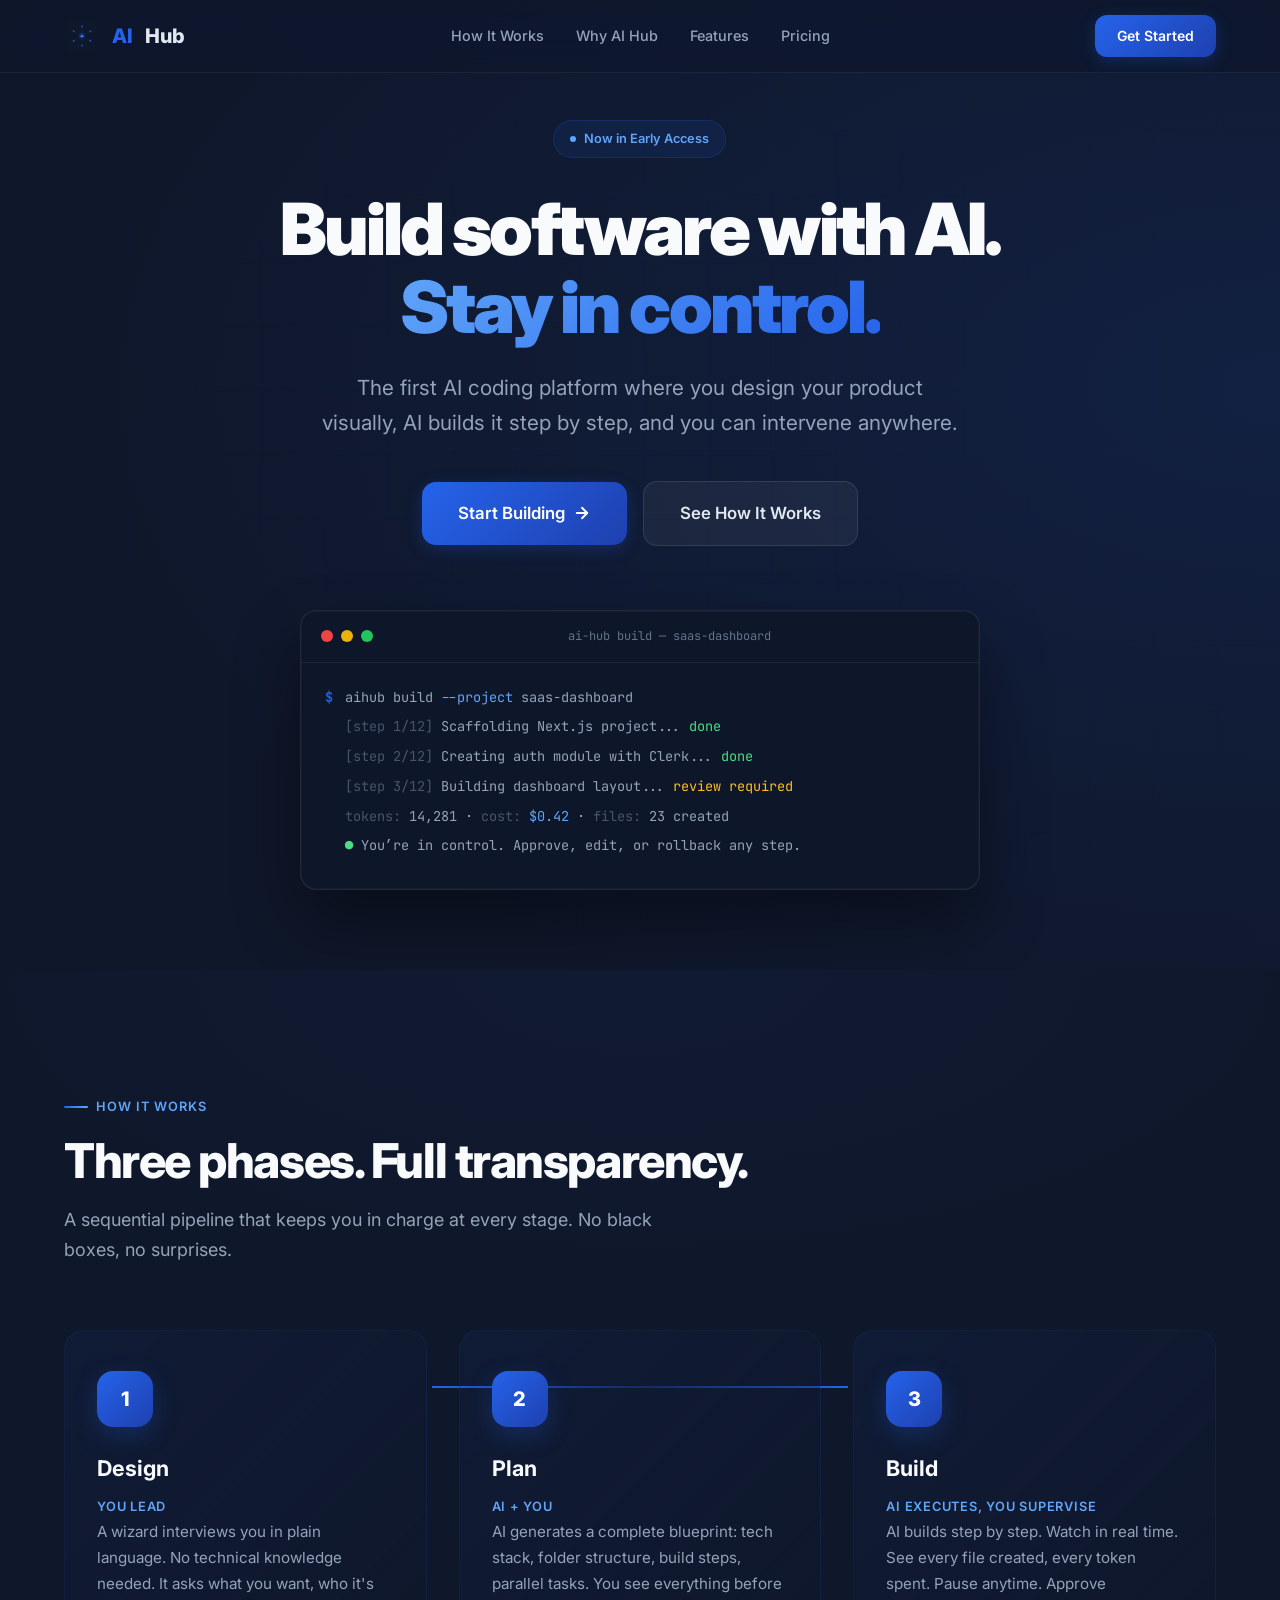
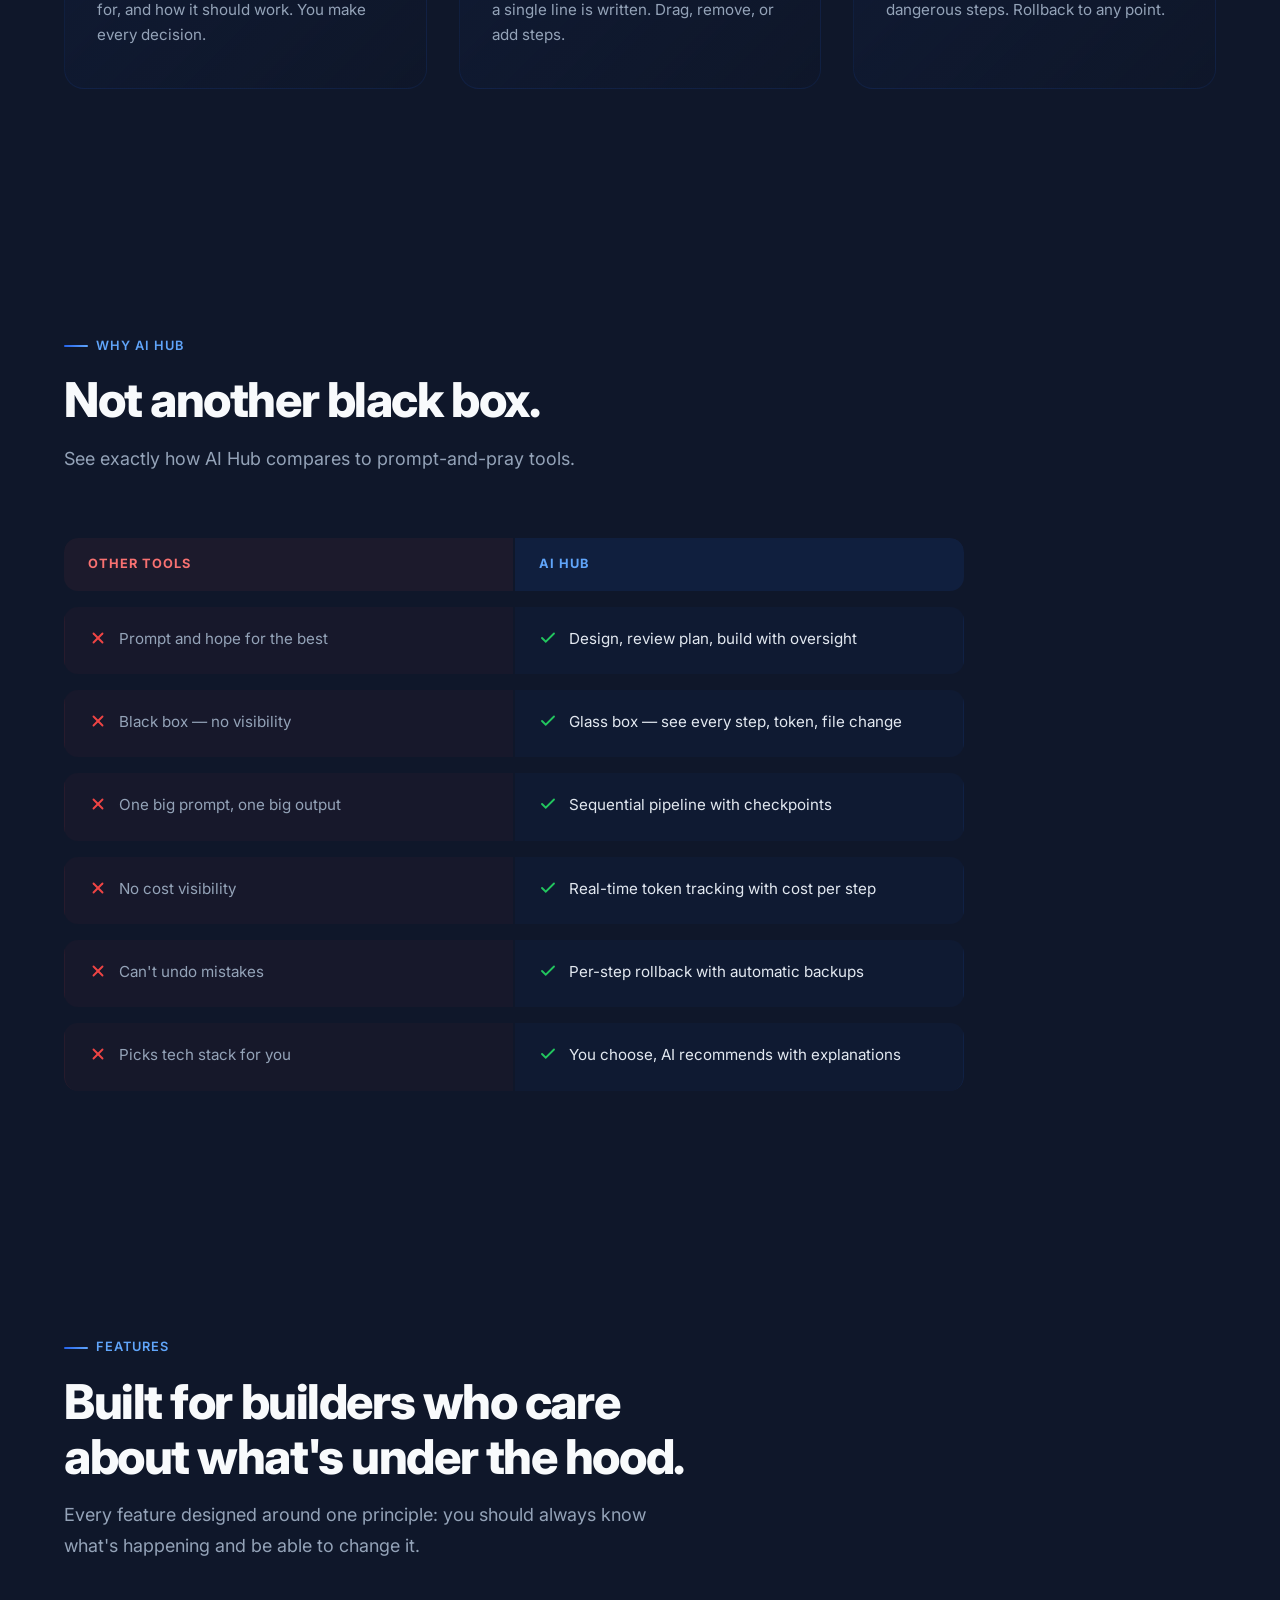
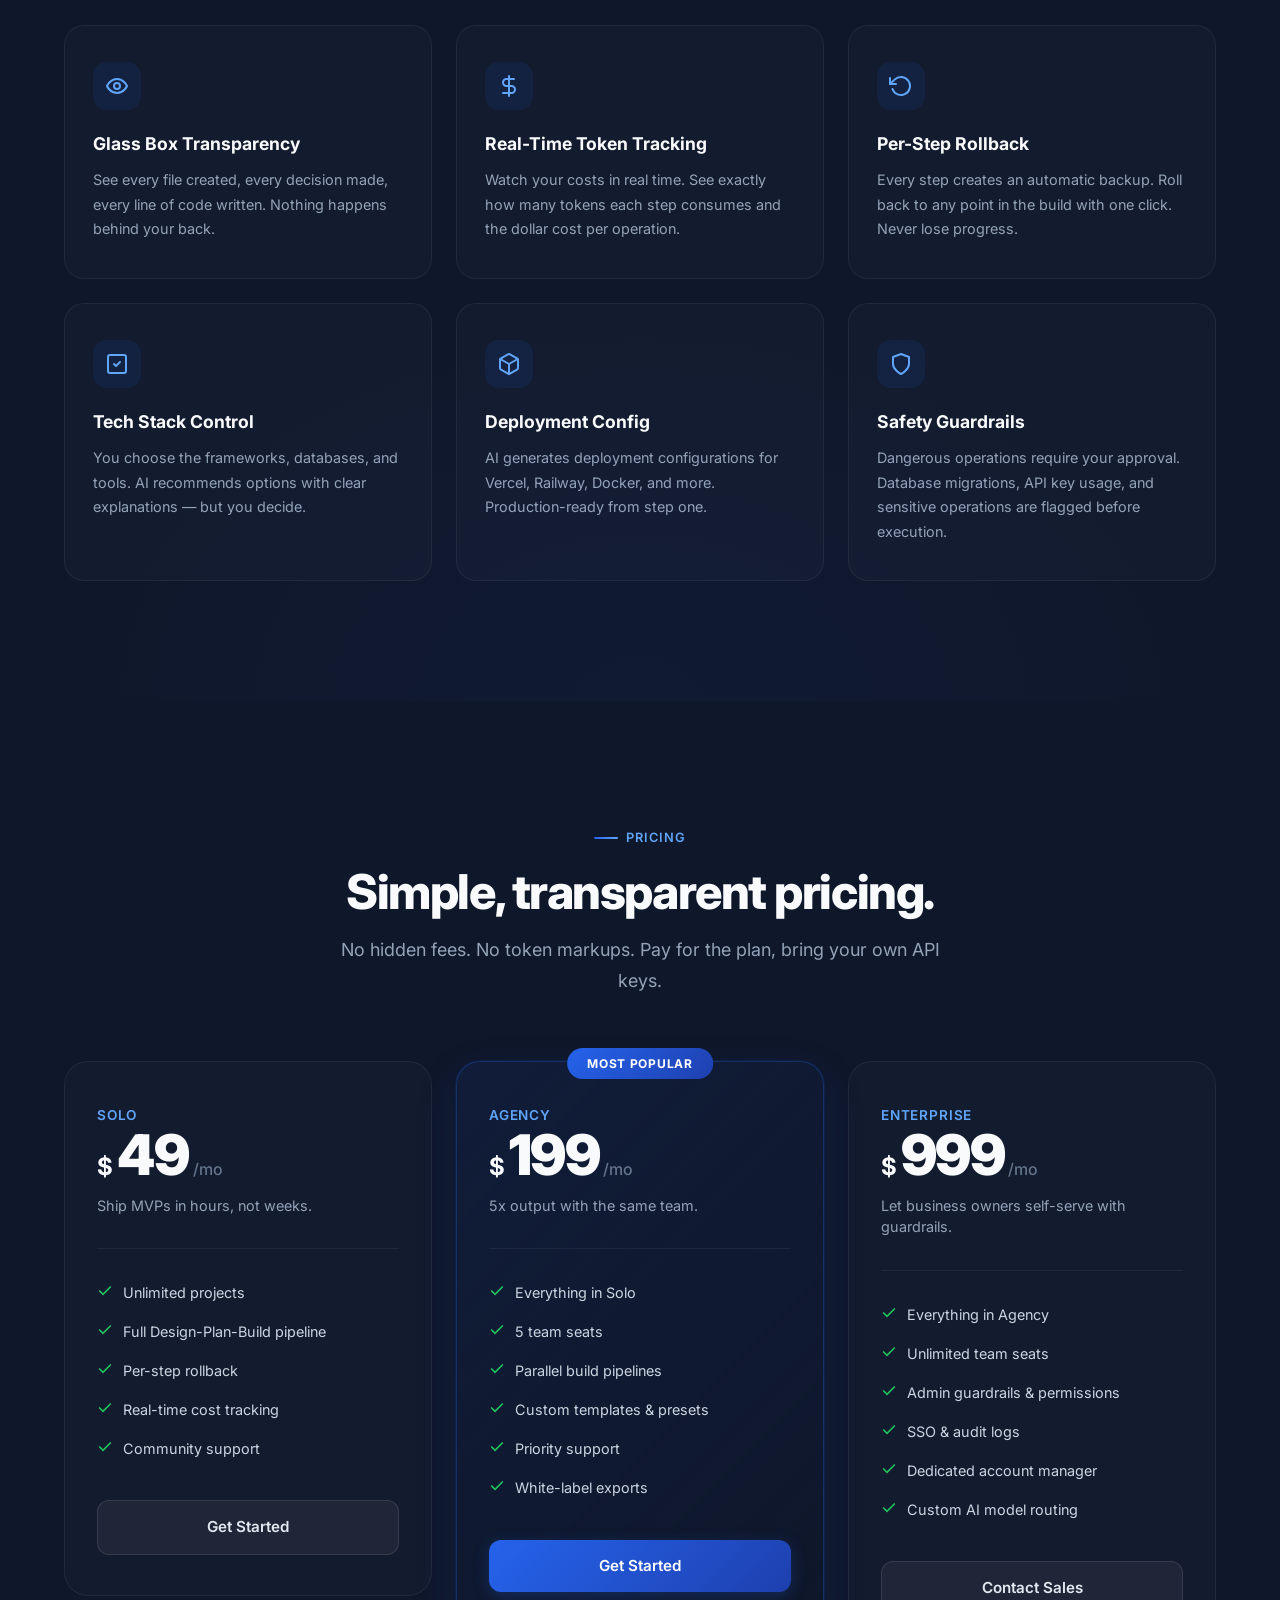
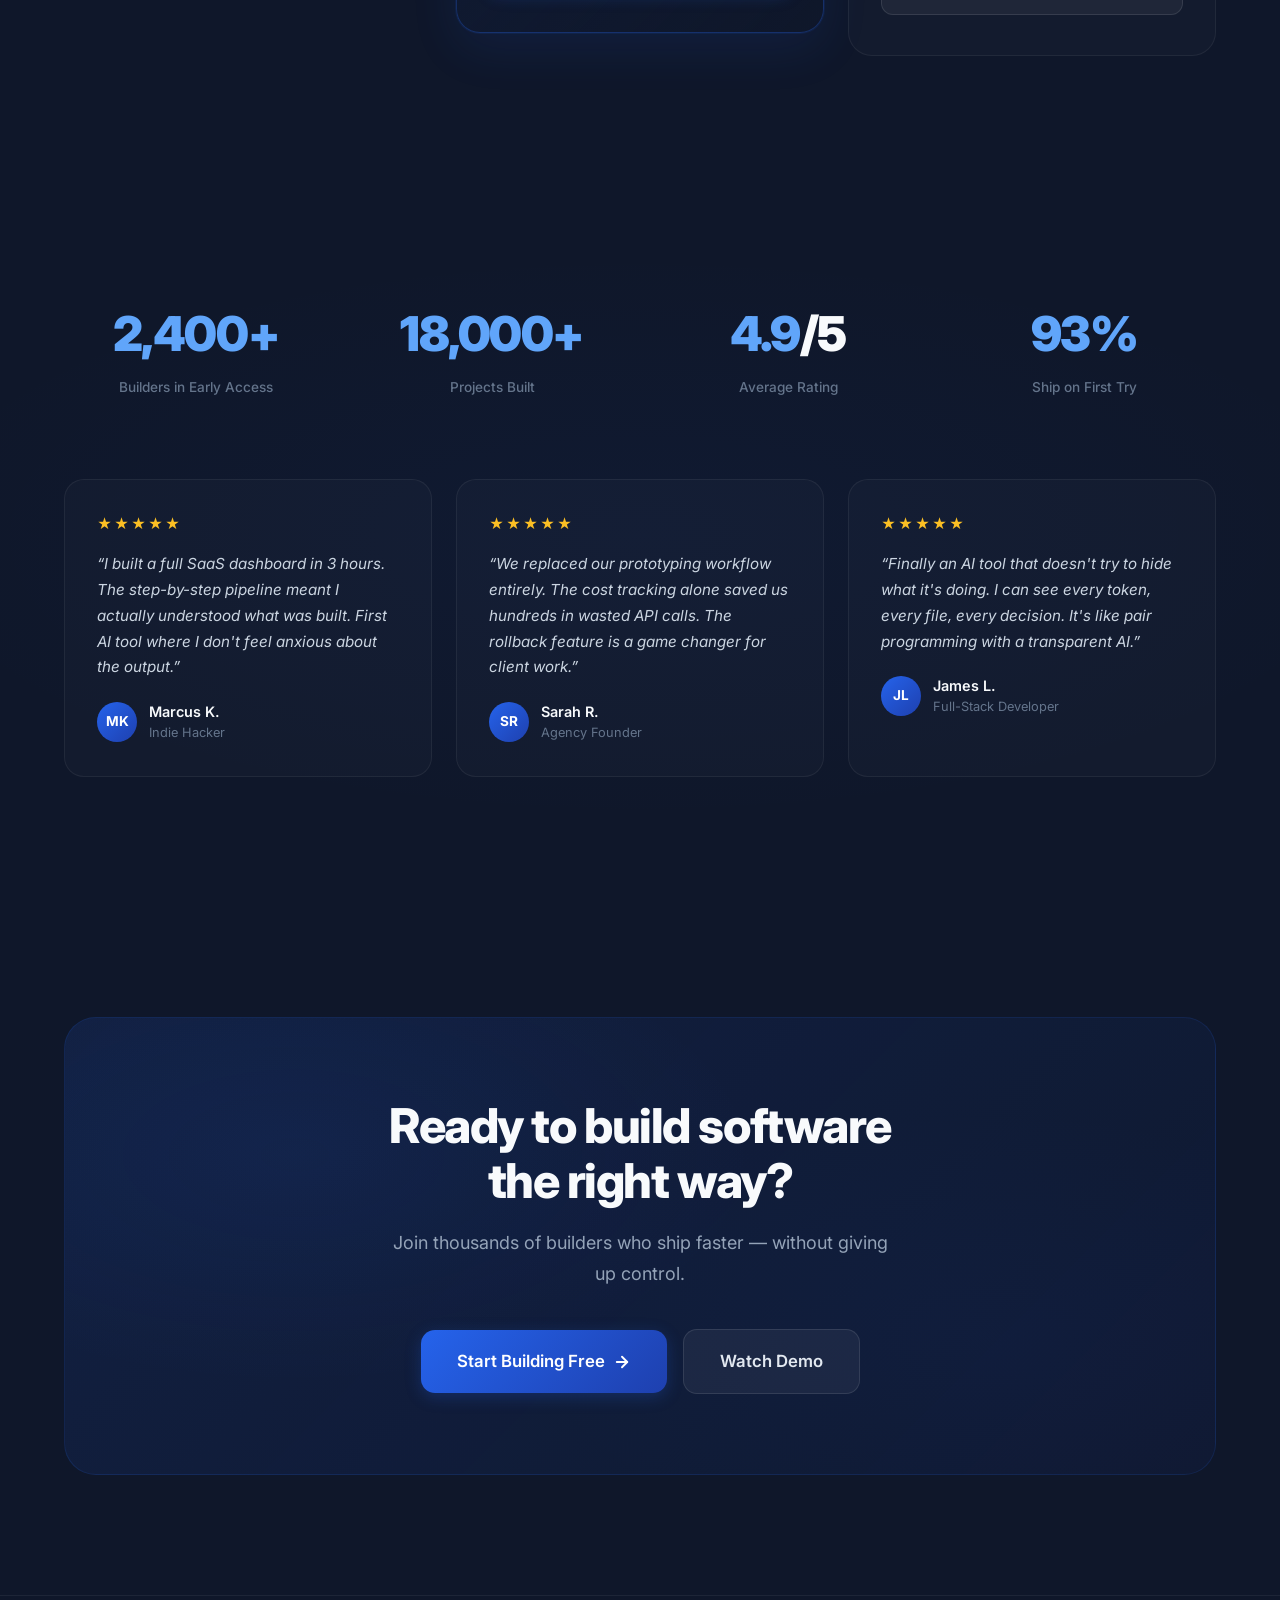
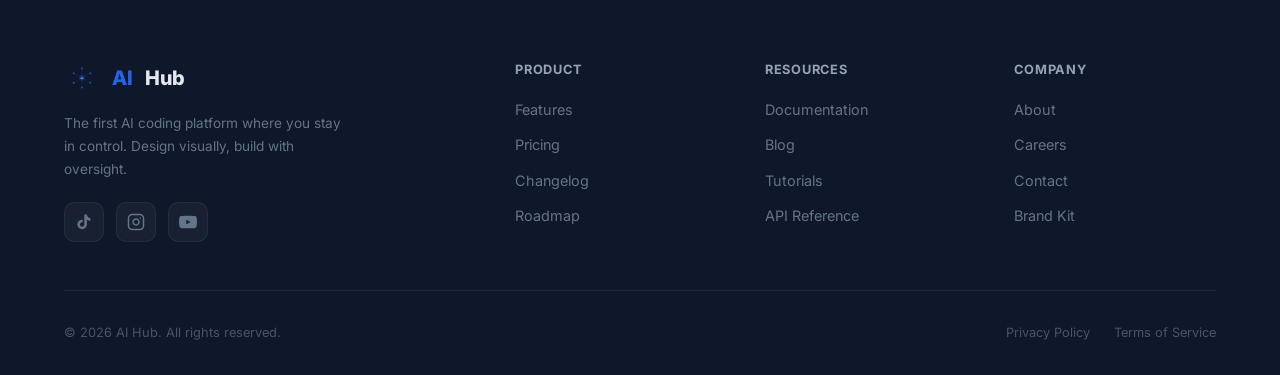
==== index.html @ 011ba029 "Initial landing page" ====
<!DOCTYPE html>
<html lang="en">
<head>
<meta charset="UTF-8">
<meta name="viewport" content="width=device-width, initial-scale=1.0">
<title>AI Hub — The AI Coding Platform Where You Stay in Control</title>
<meta name="description" content="Design your product visually, AI builds it step by step, intervene anywhere. The first AI coding platform where you stay in control.">
<link rel="icon" href="icon.svg" type="image/svg+xml">
<link rel="preconnect" href="https://fonts.googleapis.com">
<link rel="preconnect" href="https://fonts.gstatic.com" crossorigin>
<link href="https://fonts.googleapis.com/css2?family=Inter:wght@400;500;600;700;800;900&family=JetBrains+Mono:wght@400;500;600;700&display=swap" rel="stylesheet">
<style>
/* ========== RESET & BASE ========== */
*, *::before, *::after { margin: 0; padding: 0; box-sizing: border-box; }
html { scroll-behavior: smooth; font-size: 16px; }
body {
  font-family: 'Inter', -apple-system, BlinkMacSystemFont, 'Segoe UI', sans-serif;
  background: #0F172A;
  color: #E2E8F0;
  line-height: 1.6;
  overflow-x: hidden;
  -webkit-font-smoothing: antialiased;
  -moz-osx-font-smoothing: grayscale;
}
code, .mono { font-family: 'JetBrains Mono', 'SF Mono', 'Fira Code', monospace; }
a { color: inherit; text-decoration: none; }
img { max-width: 100%; display: block; }
ul { list-style: none; }

/* ========== UTILITY ========== */
.container { max-width: 1200px; margin: 0 auto; padding: 0 24px; }
.section-label {
  display: inline-flex; align-items: center; gap: 8px;
  font-size: 0.8rem; font-weight: 600; letter-spacing: 0.08em;
  text-transform: uppercase; color: #60A5FA; margin-bottom: 16px;
}
.section-label::before {
  content: ''; display: block; width: 24px; height: 2px;
  background: linear-gradient(90deg, #2563EB, #60A5FA); border-radius: 2px;
}
.section-title {
  font-size: clamp(2rem, 4vw, 3rem); font-weight: 800;
  letter-spacing: -0.03em; line-height: 1.15; color: #F8FAFC;
  margin-bottom: 16px;
}
.section-subtitle {
  font-size: 1.125rem; color: #94A3B8; max-width: 640px; line-height: 1.7;
}

/* ========== ANIMATIONS ========== */
@keyframes fadeInUp {
  from { opacity: 0; transform: translateY(32px); }
  to { opacity: 1; transform: translateY(0); }
}
@keyframes fadeIn {
  from { opacity: 0; }
  to { opacity: 1; }
}
@keyframes gradientShift {
  0%, 100% { background-position: 0% 50%; }
  50% { background-position: 100% 50%; }
}
@keyframes pulse {
  0%, 100% { opacity: 0.4; }
  50% { opacity: 1; }
}
@keyframes typing {
  from { width: 0; }
  to { width: 100%; }
}
@keyframes blink {
  0%, 100% { border-color: #60A5FA; }
  50% { border-color: transparent; }
}
@keyframes slideIn {
  from { opacity: 0; transform: translateX(-16px); }
  to { opacity: 1; transform: translateX(0); }
}
@keyframes float {
  0%, 100% { transform: translateY(0); }
  50% { transform: translateY(-8px); }
}
@keyframes shimmer {
  0% { background-position: -200% 0; }
  100% { background-position: 200% 0; }
}

.reveal {
  opacity: 0;
  transform: translateY(32px);
  transition: opacity 0.7s cubic-bezier(0.16, 1, 0.3, 1), transform 0.7s cubic-bezier(0.16, 1, 0.3, 1);
}
.reveal.visible {
  opacity: 1;
  transform: translateY(0);
}
.reveal-delay-1 { transition-delay: 0.1s; }
.reveal-delay-2 { transition-delay: 0.2s; }
.reveal-delay-3 { transition-delay: 0.3s; }
.reveal-delay-4 { transition-delay: 0.4s; }

/* ========== BUTTONS ========== */
.btn {
  display: inline-flex; align-items: center; gap: 8px;
  padding: 14px 28px; border-radius: 12px;
  font-family: 'Inter', sans-serif; font-size: 0.95rem; font-weight: 600;
  border: none; cursor: pointer;
  transition: all 0.25s cubic-bezier(0.16, 1, 0.3, 1);
}
.btn-primary {
  background: linear-gradient(135deg, #2563EB, #1E40AF);
  color: #fff; box-shadow: 0 0 0 0 rgba(37, 99, 235, 0), 0 4px 16px rgba(37, 99, 235, 0.25);
}
.btn-primary:hover {
  transform: translateY(-2px);
  box-shadow: 0 0 0 4px rgba(37, 99, 235, 0.15), 0 8px 32px rgba(37, 99, 235, 0.35);
}
.btn-secondary {
  background: rgba(255,255,255,0.05); color: #E2E8F0;
  border: 1px solid rgba(255,255,255,0.1);
}
.btn-secondary:hover {
  background: rgba(255,255,255,0.1); border-color: rgba(255,255,255,0.2);
  transform: translateY(-2px);
}
.btn-large { padding: 18px 36px; font-size: 1.05rem; border-radius: 14px; }

/* ========== NAV ========== */
nav {
  position: fixed; top: 0; left: 0; right: 0; z-index: 100;
  background: rgba(15, 23, 42, 0.8);
  backdrop-filter: blur(20px) saturate(180%);
  -webkit-backdrop-filter: blur(20px) saturate(180%);
  border-bottom: 1px solid rgba(255,255,255,0.06);
  transition: background 0.3s;
}
.nav-inner {
  max-width: 1200px; margin: 0 auto; padding: 0 24px;
  display: flex; align-items: center; justify-content: space-between;
  height: 72px;
}
.nav-brand { display: flex; align-items: center; gap: 12px; font-weight: 800; font-size: 1.25rem; }
.nav-brand img { width: 36px; height: 36px; }
.nav-brand span:first-of-type { color: #2563EB; }
.nav-links { display: flex; align-items: center; gap: 32px; }
.nav-links a {
  font-size: 0.9rem; font-weight: 500; color: #94A3B8;
  transition: color 0.2s;
}
.nav-links a:hover { color: #E2E8F0; }
.nav-cta .btn { padding: 10px 22px; font-size: 0.875rem; }
.nav-mobile-toggle {
  display: none; background: none; border: none; cursor: pointer;
  color: #E2E8F0; padding: 8px;
}
.nav-mobile-toggle svg { width: 24px; height: 24px; }

/* ========== HERO ========== */
.hero {
  position: relative; min-height: 100vh;
  display: flex; align-items: center; justify-content: center;
  padding: 120px 24px 80px; overflow: hidden;
}
.hero-bg {
  position: absolute; inset: 0; z-index: 0;
  background:
    radial-gradient(ellipse 80% 60% at 50% 20%, rgba(37, 99, 235, 0.12) 0%, transparent 60%),
    radial-gradient(ellipse 60% 40% at 70% 60%, rgba(30, 64, 175, 0.08) 0%, transparent 50%),
    radial-gradient(ellipse 50% 50% at 20% 80%, rgba(37, 99, 235, 0.05) 0%, transparent 50%);
  animation: gradientShift 12s ease infinite;
  background-size: 200% 200%;
}
.hero-grid {
  position: absolute; inset: 0; z-index: 0;
  background-image:
    linear-gradient(rgba(37, 99, 235, 0.03) 1px, transparent 1px),
    linear-gradient(90deg, rgba(37, 99, 235, 0.03) 1px, transparent 1px);
  background-size: 64px 64px;
  mask-image: radial-gradient(ellipse 70% 60% at 50% 40%, black, transparent);
  -webkit-mask-image: radial-gradient(ellipse 70% 60% at 50% 40%, black, transparent);
}
.hero-content {
  position: relative; z-index: 1; text-align: center;
  max-width: 860px; margin: 0 auto;
}
.hero-badge {
  display: inline-flex; align-items: center; gap: 8px;
  padding: 8px 16px; border-radius: 100px;
  background: rgba(37, 99, 235, 0.1); border: 1px solid rgba(37, 99, 235, 0.2);
  font-size: 0.8rem; font-weight: 600; color: #60A5FA;
  margin-bottom: 32px;
  animation: fadeIn 0.8s ease both;
}
.hero-badge .dot {
  width: 6px; height: 6px; border-radius: 50%; background: #60A5FA;
  animation: pulse 2s ease infinite;
}
.hero h1 {
  font-size: clamp(2.75rem, 6vw, 4.5rem); font-weight: 900;
  letter-spacing: -0.04em; line-height: 1.08;
  color: #F8FAFC; margin-bottom: 24px;
  animation: fadeInUp 0.8s ease both 0.2s; opacity: 0;
}
.hero h1 .gradient-text {
  background: linear-gradient(135deg, #60A5FA, #2563EB, #818CF8);
  background-size: 200% 200%;
  -webkit-background-clip: text; -webkit-text-fill-color: transparent;
  background-clip: text;
  animation: gradientShift 6s ease infinite;
}
.hero-subtitle {
  font-size: clamp(1.05rem, 2vw, 1.3rem); color: #94A3B8;
  max-width: 640px; margin: 0 auto 40px; line-height: 1.7;
  animation: fadeInUp 0.8s ease both 0.4s; opacity: 0;
}
.hero-actions {
  display: flex; align-items: center; justify-content: center; gap: 16px;
  flex-wrap: wrap;
  animation: fadeInUp 0.8s ease both 0.6s; opacity: 0;
}

/* Code terminal visual in hero */
.hero-terminal {
  margin-top: 64px; max-width: 680px; margin-left: auto; margin-right: auto;
  animation: fadeInUp 0.8s ease both 0.8s; opacity: 0;
}
.terminal-window {
  background: rgba(15, 23, 42, 0.9);
  border: 1px solid rgba(255,255,255,0.08);
  border-radius: 16px; overflow: hidden;
  box-shadow: 0 32px 64px rgba(0,0,0,0.4), 0 0 0 1px rgba(255,255,255,0.03) inset;
}
.terminal-header {
  display: flex; align-items: center; gap: 8px;
  padding: 16px 20px; border-bottom: 1px solid rgba(255,255,255,0.06);
}
.terminal-dot { width: 12px; height: 12px; border-radius: 50%; }
.terminal-dot:nth-child(1) { background: #EF4444; }
.terminal-dot:nth-child(2) { background: #EAB308; }
.terminal-dot:nth-child(3) { background: #22C55E; }
.terminal-title {
  flex: 1; text-align: center;
  font-family: 'JetBrains Mono', monospace; font-size: 0.75rem;
  color: #64748B;
}
.terminal-body { padding: 24px; min-height: 200px; }
.terminal-line {
  display: flex; align-items: flex-start; gap: 12px;
  margin-bottom: 8px;
  opacity: 0;
  animation: slideIn 0.5s ease forwards;
}
.terminal-line:nth-child(1) { animation-delay: 1.2s; }
.terminal-line:nth-child(2) { animation-delay: 2s; }
.terminal-line:nth-child(3) { animation-delay: 2.8s; }
.terminal-line:nth-child(4) { animation-delay: 3.6s; }
.terminal-line:nth-child(5) { animation-delay: 4.4s; }
.terminal-line:nth-child(6) { animation-delay: 5.2s; }
.terminal-prompt {
  font-family: 'JetBrains Mono', monospace; font-size: 0.85rem;
  color: #2563EB; font-weight: 600; white-space: nowrap;
  user-select: none;
}
.terminal-text {
  font-family: 'JetBrains Mono', monospace; font-size: 0.85rem;
  color: #94A3B8; line-height: 1.6;
}
.terminal-text .highlight { color: #60A5FA; }
.terminal-text .success { color: #4ADE80; }
.terminal-text .warn { color: #FBBF24; }
.terminal-text .dim { color: #475569; }

/* ========== HOW IT WORKS ========== */
.how-it-works { padding: 120px 0; position: relative; }
.how-it-works-bg {
  position: absolute; inset: 0;
  background: radial-gradient(ellipse 60% 40% at 50% 0%, rgba(37, 99, 235, 0.04), transparent);
}
.steps-grid {
  display: grid; grid-template-columns: repeat(3, 1fr);
  gap: 32px; margin-top: 64px; position: relative;
}
.steps-connector {
  position: absolute; top: 56px; left: calc(33.33% - 16px);
  width: calc(33.33% + 32px); height: 2px;
  background: linear-gradient(90deg, #2563EB, rgba(37, 99, 235, 0.3), #2563EB);
  z-index: 0; display: none;
}
@media (min-width: 768px) { .steps-connector { display: block; } }
.step-card {
  position: relative; z-index: 1;
  background: linear-gradient(135deg, rgba(37, 99, 235, 0.06), rgba(15, 23, 42, 0.5));
  border: 1px solid rgba(37, 99, 235, 0.1);
  border-radius: 20px; padding: 40px 32px;
  transition: all 0.35s cubic-bezier(0.16, 1, 0.3, 1);
}
.step-card:hover {
  border-color: rgba(37, 99, 235, 0.25);
  transform: translateY(-4px);
  box-shadow: 0 20px 48px rgba(37, 99, 235, 0.08);
}
.step-number {
  display: flex; align-items: center; justify-content: center;
  width: 56px; height: 56px; border-radius: 16px;
  background: linear-gradient(135deg, #2563EB, #1E40AF);
  font-size: 1.25rem; font-weight: 800; color: #fff;
  margin-bottom: 24px;
  box-shadow: 0 8px 24px rgba(37, 99, 235, 0.25);
}
.step-title {
  font-size: 1.35rem; font-weight: 700; color: #F8FAFC;
  margin-bottom: 8px;
}
.step-role {
  font-size: 0.8rem; font-weight: 600; text-transform: uppercase;
  letter-spacing: 0.06em; color: #60A5FA; margin-bottom: 16px;
}
.step-desc { color: #94A3B8; font-size: 0.95rem; line-height: 1.7; }

/* ========== WHY AI HUB (COMPARISON) ========== */
.why-section { padding: 120px 0; position: relative; }
.comparison-grid {
  display: grid; grid-template-columns: 1fr;
  gap: 16px; margin-top: 64px; max-width: 900px;
}
.comparison-row {
  display: grid; grid-template-columns: 1fr 1fr;
  gap: 2px; border-radius: 14px; overflow: hidden;
}
.comparison-header {
  font-size: 0.8rem; font-weight: 700; text-transform: uppercase;
  letter-spacing: 0.08em; padding: 16px 24px;
}
.comparison-header.them {
  background: rgba(239, 68, 68, 0.06); color: #F87171;
  border-radius: 14px 0 0 0;
}
.comparison-header.us {
  background: rgba(37, 99, 235, 0.1); color: #60A5FA;
  border-radius: 0 14px 0 0;
}
.comparison-cell {
  padding: 20px 24px; font-size: 0.95rem; line-height: 1.6;
  display: flex; align-items: flex-start; gap: 12px;
}
.comparison-cell.them {
  background: rgba(239, 68, 68, 0.03);
  border-left: 1px solid rgba(239, 68, 68, 0.08);
  color: #94A3B8;
}
.comparison-cell.us {
  background: rgba(37, 99, 235, 0.04);
  border-right: 1px solid rgba(37, 99, 235, 0.1);
  color: #E2E8F0;
}
.comparison-icon { flex-shrink: 0; margin-top: 2px; }
.comparison-cell.them .comparison-icon { color: #EF4444; }
.comparison-cell.us .comparison-icon { color: #22C55E; }
.comparison-row:last-child .comparison-cell.them { border-radius: 0 0 0 14px; }
.comparison-row:last-child .comparison-cell.us { border-radius: 0 0 14px 0; }

/* ========== FEATURES ========== */
.features-section { padding: 120px 0; position: relative; }
.features-section-bg {
  position: absolute; inset: 0;
  background: radial-gradient(ellipse 50% 40% at 50% 100%, rgba(37, 99, 235, 0.04), transparent);
}
.features-grid {
  display: grid; grid-template-columns: repeat(3, 1fr);
  gap: 24px; margin-top: 64px;
}
.feature-card {
  background: rgba(255,255,255,0.02);
  border: 1px solid rgba(255,255,255,0.06);
  border-radius: 20px; padding: 36px 28px;
  transition: all 0.35s cubic-bezier(0.16, 1, 0.3, 1);
  position: relative; overflow: hidden;
}
.feature-card::before {
  content: ''; position: absolute; inset: 0;
  background: linear-gradient(135deg, rgba(37, 99, 235, 0.06), transparent);
  opacity: 0; transition: opacity 0.35s;
}
.feature-card:hover::before { opacity: 1; }
.feature-card:hover {
  border-color: rgba(37, 99, 235, 0.2);
  transform: translateY(-4px);
  box-shadow: 0 16px 48px rgba(0,0,0,0.2);
}
.feature-icon {
  width: 48px; height: 48px; border-radius: 14px;
  background: rgba(37, 99, 235, 0.1);
  display: flex; align-items: center; justify-content: center;
  margin-bottom: 20px; color: #60A5FA; position: relative; z-index: 1;
}
.feature-title {
  font-size: 1.1rem; font-weight: 700; color: #F8FAFC;
  margin-bottom: 10px; position: relative; z-index: 1;
}
.feature-desc {
  font-size: 0.9rem; color: #94A3B8; line-height: 1.7;
  position: relative; z-index: 1;
}

/* ========== PRICING ========== */
.pricing-section { padding: 120px 0; position: relative; }
.pricing-grid {
  display: grid; grid-template-columns: repeat(3, 1fr);
  gap: 24px; margin-top: 64px; align-items: start;
}
.price-card {
  background: rgba(255,255,255,0.02);
  border: 1px solid rgba(255,255,255,0.06);
  border-radius: 24px; padding: 40px 32px;
  transition: all 0.35s cubic-bezier(0.16, 1, 0.3, 1);
  position: relative;
}
.price-card:hover {
  transform: translateY(-4px);
  box-shadow: 0 20px 48px rgba(0,0,0,0.2);
}
.price-card.popular {
  border-color: rgba(37, 99, 235, 0.3);
  background: linear-gradient(135deg, rgba(37, 99, 235, 0.08), rgba(15, 23, 42, 0.8));
  box-shadow: 0 0 0 1px rgba(37, 99, 235, 0.1), 0 16px 48px rgba(37, 99, 235, 0.1);
}
.popular-badge {
  position: absolute; top: -14px; left: 50%; transform: translateX(-50%);
  padding: 6px 20px; border-radius: 100px;
  background: linear-gradient(135deg, #2563EB, #1E40AF);
  font-size: 0.75rem; font-weight: 700; text-transform: uppercase;
  letter-spacing: 0.06em; color: #fff; white-space: nowrap;
}
.price-tier {
  font-size: 0.85rem; font-weight: 600; text-transform: uppercase;
  letter-spacing: 0.06em; color: #60A5FA; margin-bottom: 8px;
}
.price-amount {
  display: flex; align-items: baseline; gap: 4px; margin-bottom: 8px;
}
.price-currency { font-size: 1.5rem; font-weight: 700; color: #F8FAFC; }
.price-value { font-size: 3.5rem; font-weight: 900; color: #F8FAFC; letter-spacing: -0.03em; line-height: 1; }
.price-period { font-size: 1rem; color: #64748B; font-weight: 500; }
.price-tagline {
  font-size: 0.9rem; color: #94A3B8; margin-bottom: 32px;
  line-height: 1.5;
}
.price-divider {
  width: 100%; height: 1px;
  background: rgba(255,255,255,0.06);
  margin-bottom: 24px;
}
.price-features { margin-bottom: 32px; }
.price-features li {
  display: flex; align-items: flex-start; gap: 10px;
  padding: 8px 0; font-size: 0.9rem; color: #CBD5E1;
}
.price-features li svg { flex-shrink: 0; margin-top: 2px; color: #22C55E; }
.price-card .btn { width: 100%; justify-content: center; }

/* ========== SOCIAL PROOF ========== */
.social-proof { padding: 120px 0; position: relative; }
.social-proof-bg {
  position: absolute; inset: 0;
  background: radial-gradient(ellipse 60% 40% at 50% 50%, rgba(37, 99, 235, 0.04), transparent);
}
.stats-row {
  display: grid; grid-template-columns: repeat(4, 1fr);
  gap: 32px; margin-bottom: 80px;
}
.stat-item { text-align: center; }
.stat-value {
  font-size: clamp(2rem, 4vw, 3rem); font-weight: 900; color: #F8FAFC;
  letter-spacing: -0.03em; margin-bottom: 4px;
}
.stat-value .blue { color: #60A5FA; }
.stat-label { font-size: 0.85rem; color: #64748B; font-weight: 500; }
.testimonials-grid {
  display: grid; grid-template-columns: repeat(3, 1fr);
  gap: 24px;
}
.testimonial-card {
  background: rgba(255,255,255,0.02);
  border: 1px solid rgba(255,255,255,0.06);
  border-radius: 20px; padding: 32px;
  transition: all 0.3s;
}
.testimonial-card:hover {
  border-color: rgba(255,255,255,0.1);
}
.testimonial-stars { color: #FBBF24; margin-bottom: 16px; font-size: 0.9rem; letter-spacing: 2px; }
.testimonial-text {
  font-size: 0.95rem; color: #CBD5E1; line-height: 1.7;
  margin-bottom: 20px; font-style: italic;
}
.testimonial-author { display: flex; align-items: center; gap: 12px; }
.testimonial-avatar {
  width: 40px; height: 40px; border-radius: 50%;
  background: linear-gradient(135deg, #2563EB, #1E40AF);
  display: flex; align-items: center; justify-content: center;
  font-weight: 700; font-size: 0.85rem; color: #fff;
}
.testimonial-name { font-size: 0.9rem; font-weight: 600; color: #F8FAFC; }
.testimonial-role { font-size: 0.8rem; color: #64748B; }

/* ========== CTA SECTION ========== */
.cta-section { padding: 120px 0; position: relative; }
.cta-box {
  position: relative; border-radius: 32px; overflow: hidden;
  padding: 80px 48px; text-align: center;
  background: linear-gradient(135deg, rgba(37, 99, 235, 0.12), rgba(30, 64, 175, 0.06));
  border: 1px solid rgba(37, 99, 235, 0.15);
}
.cta-box::before {
  content: ''; position: absolute; inset: 0;
  background:
    radial-gradient(ellipse 40% 50% at 20% 30%, rgba(37, 99, 235, 0.08), transparent),
    radial-gradient(ellipse 40% 50% at 80% 70%, rgba(30, 64, 175, 0.06), transparent);
}
.cta-box > * { position: relative; z-index: 1; }
.cta-box .section-title { margin-bottom: 20px; }
.cta-box .section-subtitle {
  margin: 0 auto 40px; max-width: 520px;
}
.cta-actions { display: flex; align-items: center; justify-content: center; gap: 16px; flex-wrap: wrap; }

/* ========== FOOTER ========== */
footer {
  border-top: 1px solid rgba(255,255,255,0.06);
  padding: 64px 0 32px;
}
.footer-grid {
  display: grid; grid-template-columns: 2fr repeat(3, 1fr);
  gap: 48px; margin-bottom: 48px;
}
.footer-brand { max-width: 280px; }
.footer-brand .nav-brand { margin-bottom: 16px; }
.footer-brand p { font-size: 0.85rem; color: #64748B; line-height: 1.7; }
.footer-col-title {
  font-size: 0.8rem; font-weight: 700; text-transform: uppercase;
  letter-spacing: 0.06em; color: #94A3B8; margin-bottom: 16px;
}
.footer-links li { margin-bottom: 10px; }
.footer-links a { font-size: 0.9rem; color: #64748B; transition: color 0.2s; }
.footer-links a:hover { color: #E2E8F0; }
.footer-social { display: flex; gap: 12px; margin-top: 20px; }
.footer-social a {
  display: flex; align-items: center; justify-content: center;
  width: 40px; height: 40px; border-radius: 10px;
  background: rgba(255,255,255,0.04); border: 1px solid rgba(255,255,255,0.06);
  color: #64748B; transition: all 0.2s;
}
.footer-social a:hover {
  color: #E2E8F0; background: rgba(255,255,255,0.08);
  border-color: rgba(255,255,255,0.12);
}
.footer-bottom {
  display: flex; align-items: center; justify-content: space-between;
  padding-top: 32px; border-top: 1px solid rgba(255,255,255,0.06);
  font-size: 0.8rem; color: #475569;
}
.footer-bottom-links { display: flex; gap: 24px; }
.footer-bottom-links a { color: #475569; transition: color 0.2s; }
.footer-bottom-links a:hover { color: #94A3B8; }

/* ========== RESPONSIVE ========== */
@media (max-width: 1024px) {
  .steps-grid, .features-grid, .pricing-grid, .testimonials-grid {
    grid-template-columns: repeat(2, 1fr);
  }
  .stats-row { grid-template-columns: repeat(2, 1fr); }
  .footer-grid { grid-template-columns: 1fr 1fr; }
}
@media (max-width: 768px) {
  .nav-links { display: none; }
  .nav-mobile-toggle { display: block; }
  .nav-links.open {
    display: flex; flex-direction: column;
    position: absolute; top: 72px; left: 0; right: 0;
    background: rgba(15, 23, 42, 0.97);
    backdrop-filter: blur(20px);
    padding: 24px; gap: 16px;
    border-bottom: 1px solid rgba(255,255,255,0.06);
  }
  .steps-grid, .features-grid, .pricing-grid, .testimonials-grid {
    grid-template-columns: 1fr;
  }
  .comparison-row { grid-template-columns: 1fr; }
  .comparison-header.them { border-radius: 14px 14px 0 0; }
  .comparison-header.us { border-radius: 0; }
  .comparison-row:last-child .comparison-cell.them { border-radius: 0; }
  .comparison-row:last-child .comparison-cell.us { border-radius: 0 0 14px 14px; }
  .stats-row { grid-template-columns: repeat(2, 1fr); gap: 24px; }
  .cta-box { padding: 56px 24px; }
  .footer-grid { grid-template-columns: 1fr; }
  .footer-bottom { flex-direction: column; gap: 16px; text-align: center; }
  .hero { min-height: auto; padding: 120px 24px 64px; }
  .price-card.popular { order: -1; }
}
</style>
</head>
<body>

<!-- ====== NAV ====== -->
<nav>
  <div class="nav-inner">
    <a href="#" class="nav-brand">
      <img src="icon.svg" alt="AI Hub icon">
      <span>AI</span><span>Hub</span>
    </a>
    <div class="nav-links" id="navLinks">
      <a href="#how-it-works">How It Works</a>
      <a href="#why-aihub">Why AI Hub</a>
      <a href="#features">Features</a>
      <a href="#pricing">Pricing</a>
    </div>
    <div class="nav-cta">
      <a href="#pricing" class="btn btn-primary">Get Started</a>
    </div>
    <button class="nav-mobile-toggle" id="mobileToggle" aria-label="Toggle menu">
      <svg viewBox="0 0 24 24" fill="none" stroke="currentColor" stroke-width="2" stroke-linecap="round"><line x1="3" y1="6" x2="21" y2="6"/><line x1="3" y1="12" x2="21" y2="12"/><line x1="3" y1="18" x2="21" y2="18"/></svg>
    </button>
  </div>
</nav>

<!-- ====== HERO ====== -->
<section class="hero" id="hero">
  <div class="hero-bg"></div>
  <div class="hero-grid"></div>
  <div class="hero-content">
    <div class="hero-badge"><span class="dot"></span> Now in Early Access</div>
    <h1>
      Build software with AI.<br>
      <span class="gradient-text">Stay in control.</span>
    </h1>
    <p class="hero-subtitle">
      The first AI coding platform where you design your product visually, AI builds it step by step, and you can intervene anywhere.
    </p>
    <div class="hero-actions">
      <a href="#pricing" class="btn btn-primary btn-large">
        Start Building
        <svg width="18" height="18" viewBox="0 0 24 24" fill="none" stroke="currentColor" stroke-width="2.5" stroke-linecap="round" stroke-linejoin="round"><path d="M5 12h14"/><path d="m12 5 7 7-7 7"/></svg>
      </a>
      <a href="#how-it-works" class="btn btn-secondary btn-large">See How It Works</a>
    </div>

    <div class="hero-terminal">
      <div class="terminal-window">
        <div class="terminal-header">
          <span class="terminal-dot"></span>
          <span class="terminal-dot"></span>
          <span class="terminal-dot"></span>
          <span class="terminal-title">ai-hub build &mdash; saas-dashboard</span>
        </div>
        <div class="terminal-body">
          <div class="terminal-line">
            <span class="terminal-prompt">$</span>
            <span class="terminal-text">aihub build <span class="highlight">--project</span> saas-dashboard</span>
          </div>
          <div class="terminal-line">
            <span class="terminal-prompt">&nbsp;</span>
            <span class="terminal-text"><span class="dim">[step 1/12]</span> Scaffolding Next.js project... <span class="success">done</span></span>
          </div>
          <div class="terminal-line">
            <span class="terminal-prompt">&nbsp;</span>
            <span class="terminal-text"><span class="dim">[step 2/12]</span> Creating auth module with Clerk... <span class="success">done</span></span>
          </div>
          <div class="terminal-line">
            <span class="terminal-prompt">&nbsp;</span>
            <span class="terminal-text"><span class="dim">[step 3/12]</span> Building dashboard layout... <span class="warn">review required</span></span>
          </div>
          <div class="terminal-line">
            <span class="terminal-prompt">&nbsp;</span>
            <span class="terminal-text"><span class="dim">tokens:</span> 14,281 &middot; <span class="dim">cost:</span> <span class="highlight">$0.42</span> &middot; <span class="dim">files:</span> 23 created</span>
          </div>
          <div class="terminal-line">
            <span class="terminal-prompt">&nbsp;</span>
            <span class="terminal-text"><span class="success">&#9679;</span> You&rsquo;re in control. Approve, edit, or rollback any step.</span>
          </div>
        </div>
      </div>
    </div>
  </div>
</section>

<!-- ====== HOW IT WORKS ====== -->
<section class="how-it-works" id="how-it-works">
  <div class="how-it-works-bg"></div>
  <div class="container" style="position:relative;">
    <div class="reveal">
      <span class="section-label">How It Works</span>
      <h2 class="section-title">Three phases. Full transparency.</h2>
      <p class="section-subtitle">A sequential pipeline that keeps you in charge at every stage. No black boxes, no surprises.</p>
    </div>
    <div class="steps-grid">
      <div class="steps-connector"></div>
      <div class="step-card reveal reveal-delay-1">
        <div class="step-number">1</div>
        <h3 class="step-title">Design</h3>
        <span class="step-role">You lead</span>
        <p class="step-desc">A wizard interviews you in plain language. No technical knowledge needed. It asks what you want, who it's for, and how it should work. You make every decision.</p>
      </div>
      <div class="step-card reveal reveal-delay-2">
        <div class="step-number">2</div>
        <h3 class="step-title">Plan</h3>
        <span class="step-role">AI + You</span>
        <p class="step-desc">AI generates a complete blueprint: tech stack, folder structure, build steps, parallel tasks. You see everything before a single line is written. Drag, remove, or add steps.</p>
      </div>
      <div class="step-card reveal reveal-delay-3">
        <div class="step-number">3</div>
        <h3 class="step-title">Build</h3>
        <span class="step-role">AI executes, you supervise</span>
        <p class="step-desc">AI builds step by step. Watch in real time. See every file created, every token spent. Pause anytime. Approve dangerous steps. Rollback to any point.</p>
      </div>
    </div>
  </div>
</section>

<!-- ====== WHY AI HUB ====== -->
<section class="why-section" id="why-aihub">
  <div class="container">
    <div class="reveal">
      <span class="section-label">Why AI Hub</span>
      <h2 class="section-title">Not another black box.</h2>
      <p class="section-subtitle">See exactly how AI Hub compares to prompt-and-pray tools.</p>
    </div>
    <div class="comparison-grid reveal reveal-delay-1">
      <div class="comparison-row">
        <div class="comparison-header them">Other tools</div>
        <div class="comparison-header us">AI Hub</div>
      </div>
      <div class="comparison-row">
        <div class="comparison-cell them">
          <span class="comparison-icon"><svg width="18" height="18" viewBox="0 0 24 24" fill="none" stroke="currentColor" stroke-width="2.5" stroke-linecap="round"><line x1="18" y1="6" x2="6" y2="18"/><line x1="6" y1="6" x2="18" y2="18"/></svg></span>
          Prompt and hope for the best
        </div>
        <div class="comparison-cell us">
          <span class="comparison-icon"><svg width="18" height="18" viewBox="0 0 24 24" fill="none" stroke="currentColor" stroke-width="2.5" stroke-linecap="round"><polyline points="20 6 9 17 4 12"/></svg></span>
          Design, review plan, build with oversight
        </div>
      </div>
      <div class="comparison-row">
        <div class="comparison-cell them">
          <span class="comparison-icon"><svg width="18" height="18" viewBox="0 0 24 24" fill="none" stroke="currentColor" stroke-width="2.5" stroke-linecap="round"><line x1="18" y1="6" x2="6" y2="18"/><line x1="6" y1="6" x2="18" y2="18"/></svg></span>
          Black box &mdash; no visibility
        </div>
        <div class="comparison-cell us">
          <span class="comparison-icon"><svg width="18" height="18" viewBox="0 0 24 24" fill="none" stroke="currentColor" stroke-width="2.5" stroke-linecap="round"><polyline points="20 6 9 17 4 12"/></svg></span>
          Glass box &mdash; see every step, token, file change
        </div>
      </div>
      <div class="comparison-row">
        <div class="comparison-cell them">
          <span class="comparison-icon"><svg width="18" height="18" viewBox="0 0 24 24" fill="none" stroke="currentColor" stroke-width="2.5" stroke-linecap="round"><line x1="18" y1="6" x2="6" y2="18"/><line x1="6" y1="6" x2="18" y2="18"/></svg></span>
          One big prompt, one big output
        </div>
        <div class="comparison-cell us">
          <span class="comparison-icon"><svg width="18" height="18" viewBox="0 0 24 24" fill="none" stroke="currentColor" stroke-width="2.5" stroke-linecap="round"><polyline points="20 6 9 17 4 12"/></svg></span>
          Sequential pipeline with checkpoints
        </div>
      </div>
      <div class="comparison-row">
        <div class="comparison-cell them">
          <span class="comparison-icon"><svg width="18" height="18" viewBox="0 0 24 24" fill="none" stroke="currentColor" stroke-width="2.5" stroke-linecap="round"><line x1="18" y1="6" x2="6" y2="18"/><line x1="6" y1="6" x2="18" y2="18"/></svg></span>
          No cost visibility
        </div>
        <div class="comparison-cell us">
          <span class="comparison-icon"><svg width="18" height="18" viewBox="0 0 24 24" fill="none" stroke="currentColor" stroke-width="2.5" stroke-linecap="round"><polyline points="20 6 9 17 4 12"/></svg></span>
          Real-time token tracking with cost per step
        </div>
      </div>
      <div class="comparison-row">
        <div class="comparison-cell them">
          <span class="comparison-icon"><svg width="18" height="18" viewBox="0 0 24 24" fill="none" stroke="currentColor" stroke-width="2.5" stroke-linecap="round"><line x1="18" y1="6" x2="6" y2="18"/><line x1="6" y1="6" x2="18" y2="18"/></svg></span>
          Can't undo mistakes
        </div>
        <div class="comparison-cell us">
          <span class="comparison-icon"><svg width="18" height="18" viewBox="0 0 24 24" fill="none" stroke="currentColor" stroke-width="2.5" stroke-linecap="round"><polyline points="20 6 9 17 4 12"/></svg></span>
          Per-step rollback with automatic backups
        </div>
      </div>
      <div class="comparison-row">
        <div class="comparison-cell them">
          <span class="comparison-icon"><svg width="18" height="18" viewBox="0 0 24 24" fill="none" stroke="currentColor" stroke-width="2.5" stroke-linecap="round"><line x1="18" y1="6" x2="6" y2="18"/><line x1="6" y1="6" x2="18" y2="18"/></svg></span>
          Picks tech stack for you
        </div>
        <div class="comparison-cell us">
          <span class="comparison-icon"><svg width="18" height="18" viewBox="0 0 24 24" fill="none" stroke="currentColor" stroke-width="2.5" stroke-linecap="round"><polyline points="20 6 9 17 4 12"/></svg></span>
          You choose, AI recommends with explanations
        </div>
      </div>
    </div>
  </div>
</section>

<!-- ====== FEATURES ====== -->
<section class="features-section" id="features">
  <div class="features-section-bg"></div>
  <div class="container" style="position:relative;">
    <div class="reveal">
      <span class="section-label">Features</span>
      <h2 class="section-title">Built for builders who care<br>about what's under the hood.</h2>
      <p class="section-subtitle">Every feature designed around one principle: you should always know what's happening and be able to change it.</p>
    </div>
    <div class="features-grid">
      <div class="feature-card reveal reveal-delay-1">
        <div class="feature-icon">
          <svg width="24" height="24" viewBox="0 0 24 24" fill="none" stroke="currentColor" stroke-width="2" stroke-linecap="round" stroke-linejoin="round"><path d="M2 12s3-7 10-7 10 7 10 7-3 7-10 7-10-7-10-7Z"/><circle cx="12" cy="12" r="3"/></svg>
        </div>
        <h3 class="feature-title">Glass Box Transparency</h3>
        <p class="feature-desc">See every file created, every decision made, every line of code written. Nothing happens behind your back.</p>
      </div>
      <div class="feature-card reveal reveal-delay-2">
        <div class="feature-icon">
          <svg width="24" height="24" viewBox="0 0 24 24" fill="none" stroke="currentColor" stroke-width="2" stroke-linecap="round" stroke-linejoin="round"><path d="M12 2v20M17 5H9.5a3.5 3.5 0 0 0 0 7h5a3.5 3.5 0 0 1 0 7H6"/></svg>
        </div>
        <h3 class="feature-title">Real-Time Token Tracking</h3>
        <p class="feature-desc">Watch your costs in real time. See exactly how many tokens each step consumes and the dollar cost per operation.</p>
      </div>
      <div class="feature-card reveal reveal-delay-3">
        <div class="feature-icon">
          <svg width="24" height="24" viewBox="0 0 24 24" fill="none" stroke="currentColor" stroke-width="2" stroke-linecap="round" stroke-linejoin="round"><polyline points="1 4 1 10 7 10"/><path d="M3.51 15a9 9 0 1 0 2.13-9.36L1 10"/></svg>
        </div>
        <h3 class="feature-title">Per-Step Rollback</h3>
        <p class="feature-desc">Every step creates an automatic backup. Roll back to any point in the build with one click. Never lose progress.</p>
      </div>
      <div class="feature-card reveal reveal-delay-1">
        <div class="feature-icon">
          <svg width="24" height="24" viewBox="0 0 24 24" fill="none" stroke="currentColor" stroke-width="2" stroke-linecap="round" stroke-linejoin="round"><rect width="18" height="18" x="3" y="3" rx="2"/><path d="m9 12 2 2 4-4"/></svg>
        </div>
        <h3 class="feature-title">Tech Stack Control</h3>
        <p class="feature-desc">You choose the frameworks, databases, and tools. AI recommends options with clear explanations &mdash; but you decide.</p>
      </div>
      <div class="feature-card reveal reveal-delay-2">
        <div class="feature-icon">
          <svg width="24" height="24" viewBox="0 0 24 24" fill="none" stroke="currentColor" stroke-width="2" stroke-linecap="round" stroke-linejoin="round"><path d="M21 16V8a2 2 0 0 0-1-1.73l-7-4a2 2 0 0 0-2 0l-7 4A2 2 0 0 0 3 8v8a2 2 0 0 0 1 1.73l7 4a2 2 0 0 0 2 0l7-4A2 2 0 0 0 21 16z"/><polyline points="3.29 7 12 12 20.71 7"/><line x1="12" y1="22" x2="12" y2="12"/></svg>
        </div>
        <h3 class="feature-title">Deployment Config</h3>
        <p class="feature-desc">AI generates deployment configurations for Vercel, Railway, Docker, and more. Production-ready from step one.</p>
      </div>
      <div class="feature-card reveal reveal-delay-3">
        <div class="feature-icon">
          <svg width="24" height="24" viewBox="0 0 24 24" fill="none" stroke="currentColor" stroke-width="2" stroke-linecap="round" stroke-linejoin="round"><path d="M12 22s8-4 8-10V5l-8-3-8 3v7c0 6 8 10 8 10z"/></svg>
        </div>
        <h3 class="feature-title">Safety Guardrails</h3>
        <p class="feature-desc">Dangerous operations require your approval. Database migrations, API key usage, and sensitive operations are flagged before execution.</p>
      </div>
    </div>
  </div>
</section>

<!-- ====== PRICING ====== -->
<section class="pricing-section" id="pricing">
  <div class="container">
    <div class="reveal" style="text-align:center;">
      <span class="section-label" style="justify-content:center;">Pricing</span>
      <h2 class="section-title">Simple, transparent pricing.</h2>
      <p class="section-subtitle" style="margin:0 auto;">No hidden fees. No token markups. Pay for the plan, bring your own API keys.</p>
    </div>
    <div class="pricing-grid">
      <!-- Solo -->
      <div class="price-card reveal reveal-delay-1">
        <span class="price-tier">Solo</span>
        <div class="price-amount">
          <span class="price-currency">$</span>
          <span class="price-value">49</span>
          <span class="price-period">/mo</span>
        </div>
        <p class="price-tagline">Ship MVPs in hours, not weeks.</p>
        <div class="price-divider"></div>
        <ul class="price-features">
          <li><svg width="16" height="16" viewBox="0 0 24 24" fill="none" stroke="currentColor" stroke-width="2.5" stroke-linecap="round"><polyline points="20 6 9 17 4 12"/></svg> Unlimited projects</li>
          <li><svg width="16" height="16" viewBox="0 0 24 24" fill="none" stroke="currentColor" stroke-width="2.5" stroke-linecap="round"><polyline points="20 6 9 17 4 12"/></svg> Full Design-Plan-Build pipeline</li>
          <li><svg width="16" height="16" viewBox="0 0 24 24" fill="none" stroke="currentColor" stroke-width="2.5" stroke-linecap="round"><polyline points="20 6 9 17 4 12"/></svg> Per-step rollback</li>
          <li><svg width="16" height="16" viewBox="0 0 24 24" fill="none" stroke="currentColor" stroke-width="2.5" stroke-linecap="round"><polyline points="20 6 9 17 4 12"/></svg> Real-time cost tracking</li>
          <li><svg width="16" height="16" viewBox="0 0 24 24" fill="none" stroke="currentColor" stroke-width="2.5" stroke-linecap="round"><polyline points="20 6 9 17 4 12"/></svg> Community support</li>
        </ul>
        <a href="#" class="btn btn-secondary">Get Started</a>
      </div>
      <!-- Agency -->
      <div class="price-card popular reveal reveal-delay-2">
        <div class="popular-badge">Most Popular</div>
        <span class="price-tier">Agency</span>
        <div class="price-amount">
          <span class="price-currency">$</span>
          <span class="price-value">199</span>
          <span class="price-period">/mo</span>
        </div>
        <p class="price-tagline">5x output with the same team.</p>
        <div class="price-divider"></div>
        <ul class="price-features">
          <li><svg width="16" height="16" viewBox="0 0 24 24" fill="none" stroke="currentColor" stroke-width="2.5" stroke-linecap="round"><polyline points="20 6 9 17 4 12"/></svg> Everything in Solo</li>
          <li><svg width="16" height="16" viewBox="0 0 24 24" fill="none" stroke="currentColor" stroke-width="2.5" stroke-linecap="round"><polyline points="20 6 9 17 4 12"/></svg> 5 team seats</li>
          <li><svg width="16" height="16" viewBox="0 0 24 24" fill="none" stroke="currentColor" stroke-width="2.5" stroke-linecap="round"><polyline points="20 6 9 17 4 12"/></svg> Parallel build pipelines</li>
          <li><svg width="16" height="16" viewBox="0 0 24 24" fill="none" stroke="currentColor" stroke-width="2.5" stroke-linecap="round"><polyline points="20 6 9 17 4 12"/></svg> Custom templates &amp; presets</li>
          <li><svg width="16" height="16" viewBox="0 0 24 24" fill="none" stroke="currentColor" stroke-width="2.5" stroke-linecap="round"><polyline points="20 6 9 17 4 12"/></svg> Priority support</li>
          <li><svg width="16" height="16" viewBox="0 0 24 24" fill="none" stroke="currentColor" stroke-width="2.5" stroke-linecap="round"><polyline points="20 6 9 17 4 12"/></svg> White-label exports</li>
        </ul>
        <a href="#" class="btn btn-primary">Get Started</a>
      </div>
      <!-- Enterprise -->
      <div class="price-card reveal reveal-delay-3">
        <span class="price-tier">Enterprise</span>
        <div class="price-amount">
          <span class="price-currency">$</span>
          <span class="price-value">999</span>
          <span class="price-period">/mo</span>
        </div>
        <p class="price-tagline">Let business owners self-serve with guardrails.</p>
        <div class="price-divider"></div>
        <ul class="price-features">
          <li><svg width="16" height="16" viewBox="0 0 24 24" fill="none" stroke="currentColor" stroke-width="2.5" stroke-linecap="round"><polyline points="20 6 9 17 4 12"/></svg> Everything in Agency</li>
          <li><svg width="16" height="16" viewBox="0 0 24 24" fill="none" stroke="currentColor" stroke-width="2.5" stroke-linecap="round"><polyline points="20 6 9 17 4 12"/></svg> Unlimited team seats</li>
          <li><svg width="16" height="16" viewBox="0 0 24 24" fill="none" stroke="currentColor" stroke-width="2.5" stroke-linecap="round"><polyline points="20 6 9 17 4 12"/></svg> Admin guardrails &amp; permissions</li>
          <li><svg width="16" height="16" viewBox="0 0 24 24" fill="none" stroke="currentColor" stroke-width="2.5" stroke-linecap="round"><polyline points="20 6 9 17 4 12"/></svg> SSO &amp; audit logs</li>
          <li><svg width="16" height="16" viewBox="0 0 24 24" fill="none" stroke="currentColor" stroke-width="2.5" stroke-linecap="round"><polyline points="20 6 9 17 4 12"/></svg> Dedicated account manager</li>
          <li><svg width="16" height="16" viewBox="0 0 24 24" fill="none" stroke="currentColor" stroke-width="2.5" stroke-linecap="round"><polyline points="20 6 9 17 4 12"/></svg> Custom AI model routing</li>
        </ul>
        <a href="#" class="btn btn-secondary">Contact Sales</a>
      </div>
    </div>
  </div>
</section>

<!-- ====== SOCIAL PROOF ====== -->
<section class="social-proof" id="social-proof">
  <div class="social-proof-bg"></div>
  <div class="container" style="position:relative;">
    <div class="stats-row reveal">
      <div class="stat-item">
        <div class="stat-value"><span class="blue">2,400+</span></div>
        <div class="stat-label">Builders in Early Access</div>
      </div>
      <div class="stat-item">
        <div class="stat-value"><span class="blue">18,000+</span></div>
        <div class="stat-label">Projects Built</div>
      </div>
      <div class="stat-item">
        <div class="stat-value"><span class="blue">4.9</span>/5</div>
        <div class="stat-label">Average Rating</div>
      </div>
      <div class="stat-item">
        <div class="stat-value"><span class="blue">93%</span></div>
        <div class="stat-label">Ship on First Try</div>
      </div>
    </div>
    <div class="testimonials-grid">
      <div class="testimonial-card reveal reveal-delay-1">
        <div class="testimonial-stars">&#9733;&#9733;&#9733;&#9733;&#9733;</div>
        <p class="testimonial-text">&ldquo;I built a full SaaS dashboard in 3 hours. The step-by-step pipeline meant I actually understood what was built. First AI tool where I don't feel anxious about the output.&rdquo;</p>
        <div class="testimonial-author">
          <div class="testimonial-avatar">MK</div>
          <div>
            <div class="testimonial-name">Marcus K.</div>
            <div class="testimonial-role">Indie Hacker</div>
          </div>
        </div>
      </div>
      <div class="testimonial-card reveal reveal-delay-2">
        <div class="testimonial-stars">&#9733;&#9733;&#9733;&#9733;&#9733;</div>
        <p class="testimonial-text">&ldquo;We replaced our prototyping workflow entirely. The cost tracking alone saved us hundreds in wasted API calls. The rollback feature is a game changer for client work.&rdquo;</p>
        <div class="testimonial-author">
          <div class="testimonial-avatar">SR</div>
          <div>
            <div class="testimonial-name">Sarah R.</div>
            <div class="testimonial-role">Agency Founder</div>
          </div>
        </div>
      </div>
      <div class="testimonial-card reveal reveal-delay-3">
        <div class="testimonial-stars">&#9733;&#9733;&#9733;&#9733;&#9733;</div>
        <p class="testimonial-text">&ldquo;Finally an AI tool that doesn't try to hide what it's doing. I can see every token, every file, every decision. It's like pair programming with a transparent AI.&rdquo;</p>
        <div class="testimonial-author">
          <div class="testimonial-avatar">JL</div>
          <div>
            <div class="testimonial-name">James L.</div>
            <div class="testimonial-role">Full-Stack Developer</div>
          </div>
        </div>
      </div>
    </div>
  </div>
</section>

<!-- ====== CTA ====== -->
<section class="cta-section">
  <div class="container">
    <div class="cta-box reveal">
      <h2 class="section-title">Ready to build software<br>the right way?</h2>
      <p class="section-subtitle">Join thousands of builders who ship faster &mdash; without giving up control.</p>
      <div class="cta-actions">
        <a href="#pricing" class="btn btn-primary btn-large">
          Start Building Free
          <svg width="18" height="18" viewBox="0 0 24 24" fill="none" stroke="currentColor" stroke-width="2.5" stroke-linecap="round" stroke-linejoin="round"><path d="M5 12h14"/><path d="m12 5 7 7-7 7"/></svg>
        </a>
        <a href="#how-it-works" class="btn btn-secondary btn-large">Watch Demo</a>
      </div>
    </div>
  </div>
</section>

<!-- ====== FOOTER ====== -->
<footer>
  <div class="container">
    <div class="footer-grid">
      <div class="footer-brand">
        <a href="#" class="nav-brand">
          <img src="icon.svg" alt="AI Hub icon">
          <span>AI</span><span>Hub</span>
        </a>
        <p>The first AI coding platform where you stay in control. Design visually, build with oversight.</p>
        <div class="footer-social">
          <!-- TikTok -->
          <a href="https://tiktok.com/@aihubdev" target="_blank" rel="noopener" aria-label="TikTok">
            <svg width="18" height="18" viewBox="0 0 24 24" fill="currentColor"><path d="M19.59 6.69a4.83 4.83 0 0 1-3.77-4.25V2h-3.45v13.67a2.89 2.89 0 0 1-2.88 2.5 2.89 2.89 0 0 1-2.89-2.89 2.89 2.89 0 0 1 2.89-2.89c.28 0 .54.04.79.1v-3.5a6.37 6.37 0 0 0-.79-.05A6.34 6.34 0 0 0 3.15 15.2a6.34 6.34 0 0 0 6.34 6.34 6.34 6.34 0 0 0 6.34-6.34V8.98a8.22 8.22 0 0 0 4.76 1.52V7.05a4.84 4.84 0 0 1-1-.36z"/></svg>
          </a>
          <!-- Instagram -->
          <a href="https://instagram.com/aihubdev" target="_blank" rel="noopener" aria-label="Instagram">
            <svg width="18" height="18" viewBox="0 0 24 24" fill="none" stroke="currentColor" stroke-width="2" stroke-linecap="round" stroke-linejoin="round"><rect width="20" height="20" x="2" y="2" rx="5" ry="5"/><path d="M16 11.37A4 4 0 1 1 12.63 8 4 4 0 0 1 16 11.37z"/><line x1="17.5" y1="6.5" x2="17.51" y2="6.5"/></svg>
          </a>
          <!-- YouTube -->
          <a href="https://youtube.com/@aihubdev" target="_blank" rel="noopener" aria-label="YouTube">
            <svg width="18" height="18" viewBox="0 0 24 24" fill="currentColor"><path d="M23.5 6.19a3.02 3.02 0 0 0-2.12-2.14C19.54 3.5 12 3.5 12 3.5s-7.54 0-9.38.55A3.02 3.02 0 0 0 .5 6.19 31.67 31.67 0 0 0 0 12a31.67 31.67 0 0 0 .5 5.81 3.02 3.02 0 0 0 2.12 2.14c1.84.55 9.38.55 9.38.55s7.54 0 9.38-.55a3.02 3.02 0 0 0 2.12-2.14A31.67 31.67 0 0 0 24 12a31.67 31.67 0 0 0-.5-5.81zM9.75 15.02V8.98L15.5 12l-5.75 3.02z"/></svg>
          </a>
        </div>
      </div>
      <div>
        <h4 class="footer-col-title">Product</h4>
        <ul class="footer-links">
          <li><a href="#features">Features</a></li>
          <li><a href="#pricing">Pricing</a></li>
          <li><a href="#">Changelog</a></li>
          <li><a href="#">Roadmap</a></li>
        </ul>
      </div>
      <div>
        <h4 class="footer-col-title">Resources</h4>
        <ul class="footer-links">
          <li><a href="#">Documentation</a></li>
          <li><a href="#">Blog</a></li>
          <li><a href="#">Tutorials</a></li>
          <li><a href="#">API Reference</a></li>
        </ul>
      </div>
      <div>
        <h4 class="footer-col-title">Company</h4>
        <ul class="footer-links">
          <li><a href="#">About</a></li>
          <li><a href="#">Careers</a></li>
          <li><a href="#">Contact</a></li>
          <li><a href="#">Brand Kit</a></li>
        </ul>
      </div>
    </div>
    <div class="footer-bottom">
      <span>&copy; 2026 AI Hub. All rights reserved.</span>
      <div class="footer-bottom-links">
        <a href="#">Privacy Policy</a>
        <a href="#">Terms of Service</a>
      </div>
    </div>
  </div>
</footer>

<!-- ====== SCRIPTS ====== -->
<script>
// Intersection Observer for scroll reveals
const observer = new IntersectionObserver((entries) => {
  entries.forEach(entry => {
    if (entry.isIntersecting) {
      entry.target.classList.add('visible');
    }
  });
}, { threshold: 0.1, rootMargin: '0px 0px -40px 0px' });

document.querySelectorAll('.reveal').forEach(el => observer.observe(el));

// Mobile nav toggle
document.getElementById('mobileToggle').addEventListener('click', () => {
  document.getElementById('navLinks').classList.toggle('open');
});

// Close mobile nav on link click
document.querySelectorAll('#navLinks a').forEach(link => {
  link.addEventListener('click', () => {
    document.getElementById('navLinks').classList.remove('open');
  });
});

// Navbar background on scroll
let lastScroll = 0;
window.addEventListener('scroll', () => {
  const nav = document.querySelector('nav');
  if (window.scrollY > 100) {
    nav.style.background = 'rgba(15, 23, 42, 0.95)';
  } else {
    nav.style.background = 'rgba(15, 23, 42, 0.8)';
  }
}, { passive: true });
</script>
</body>
</html>
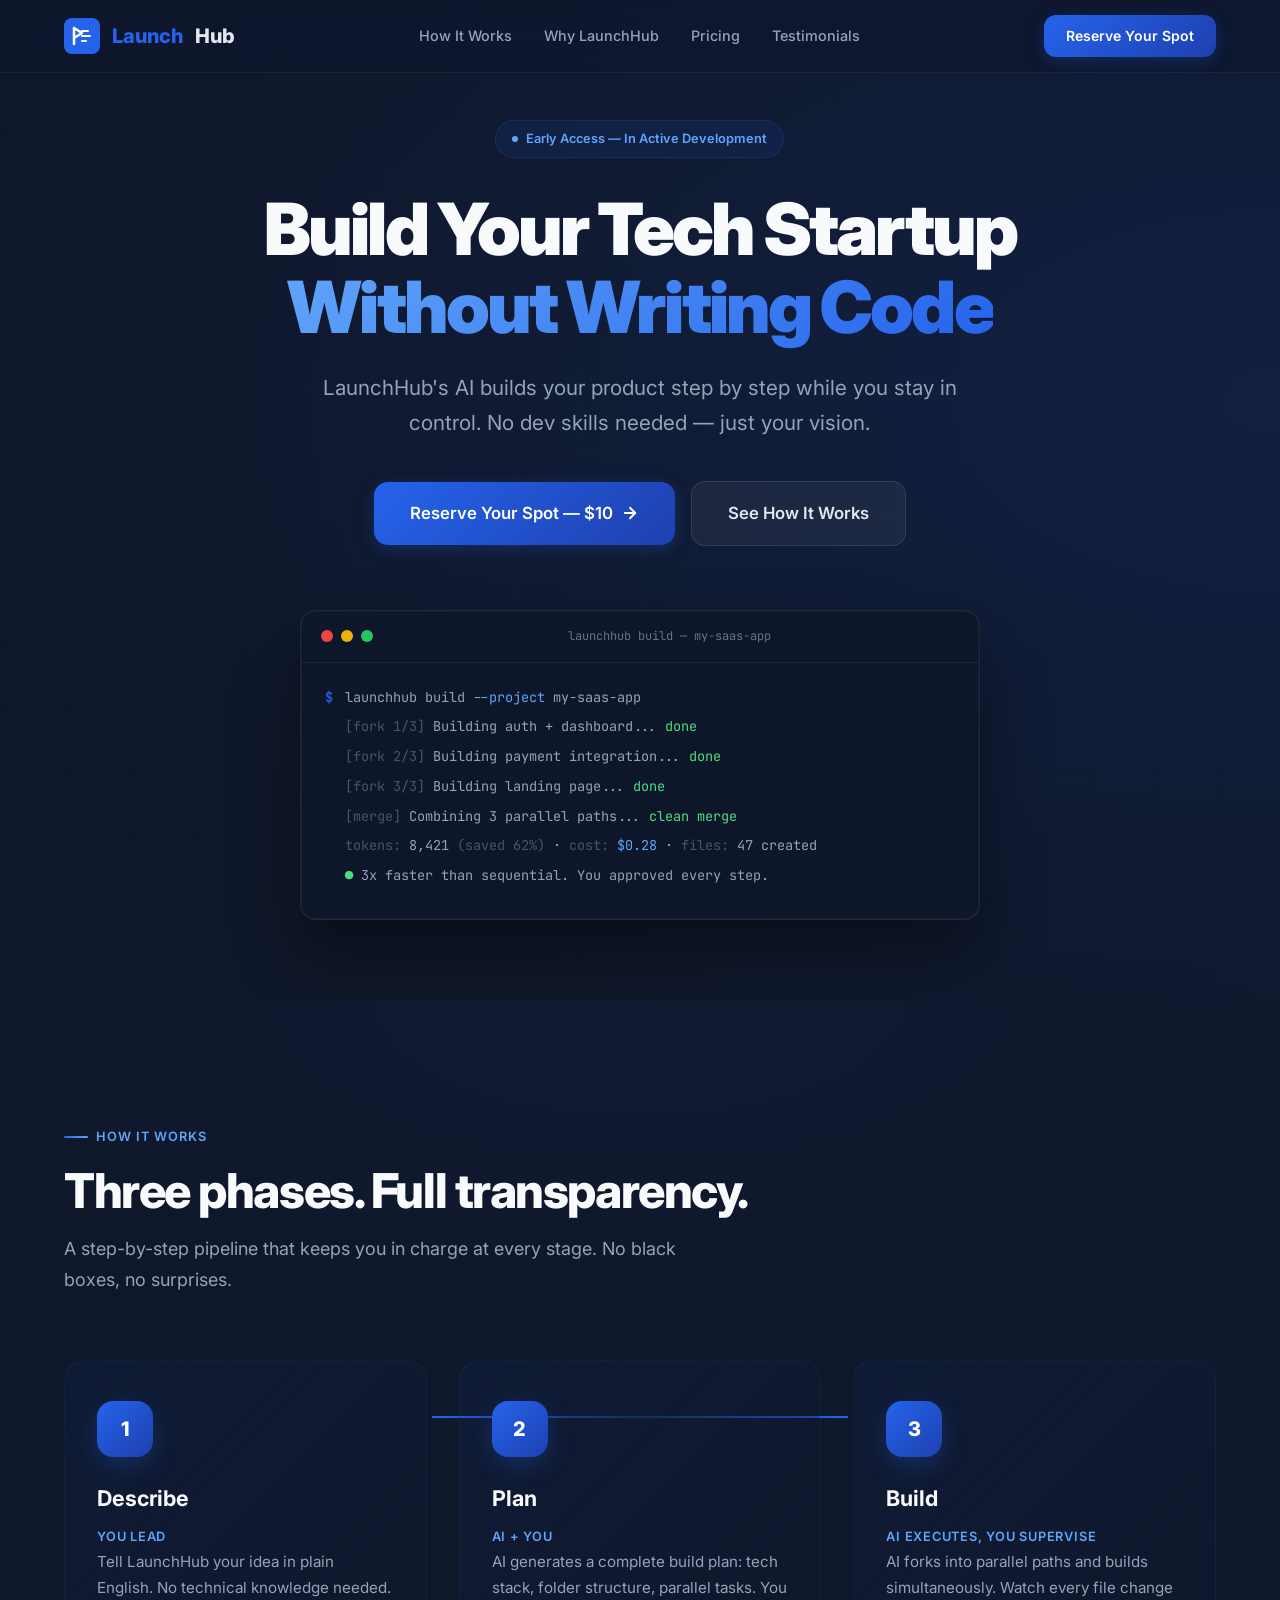
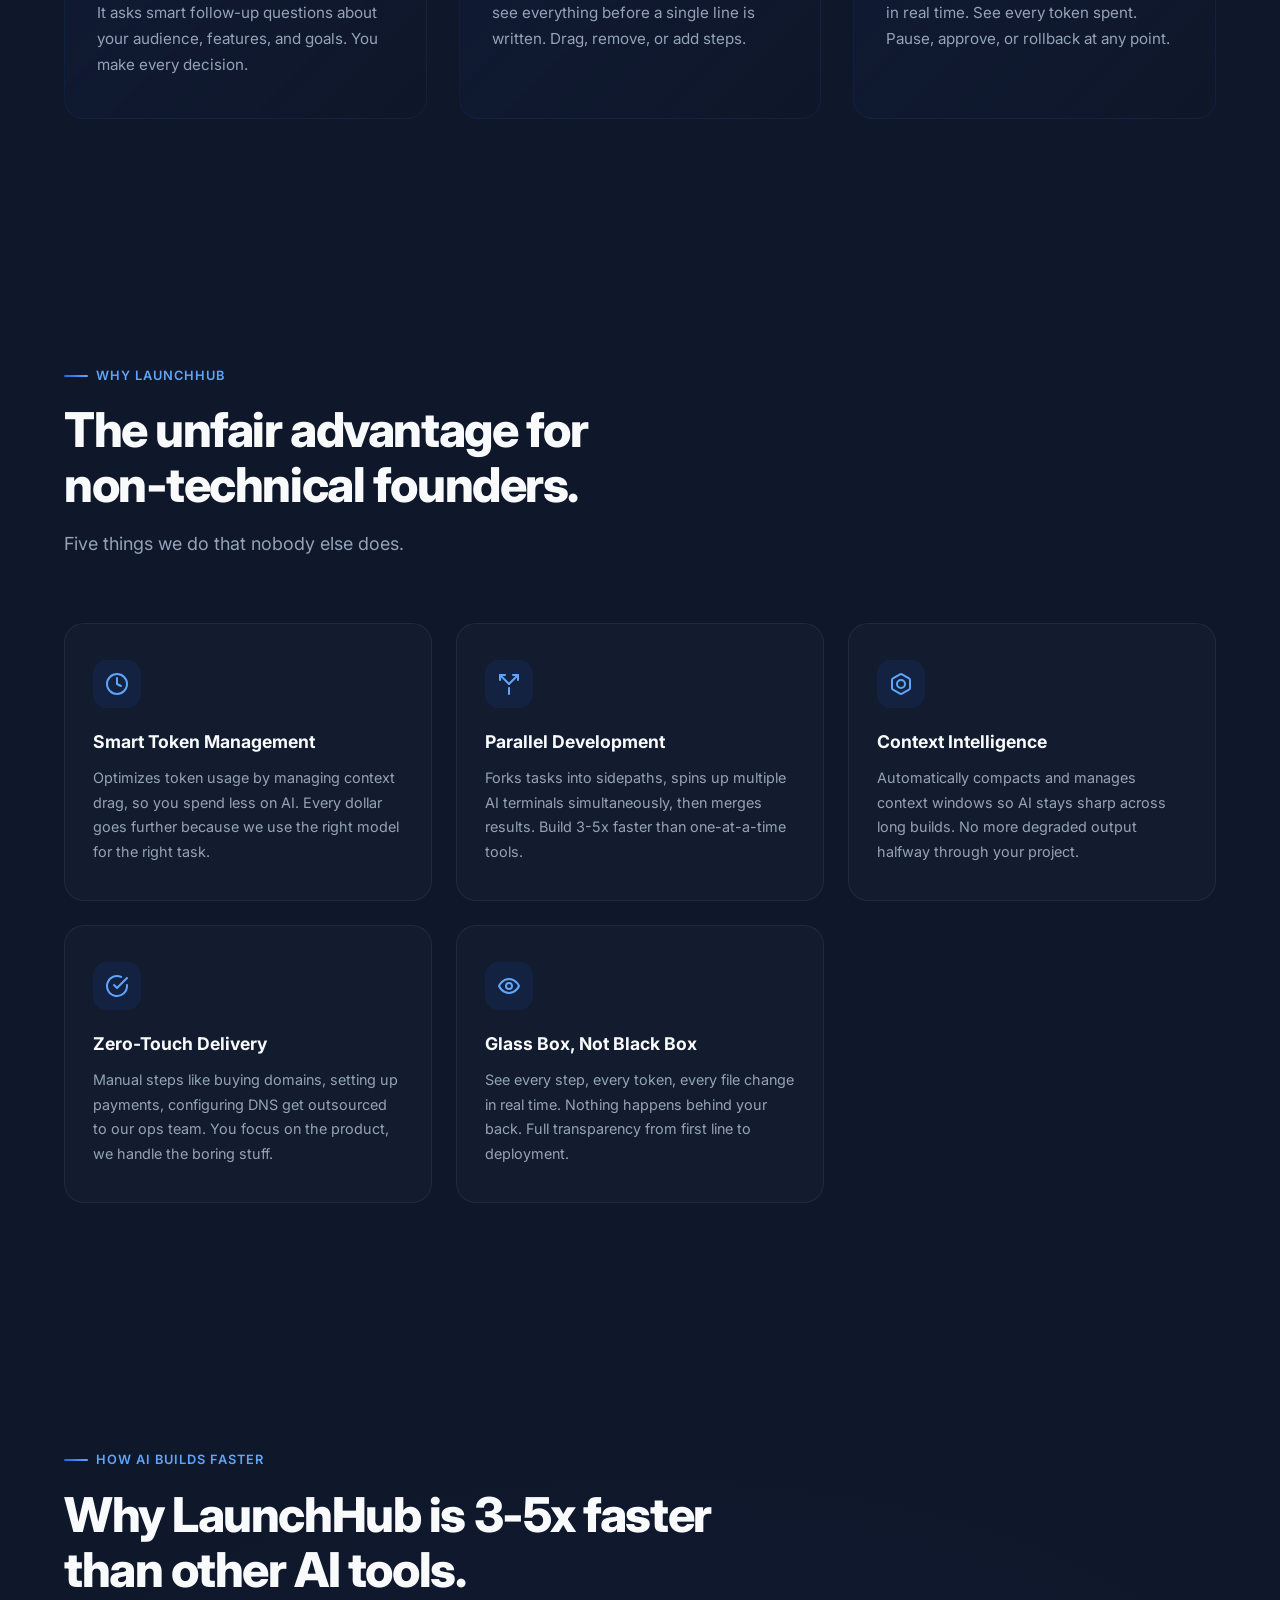
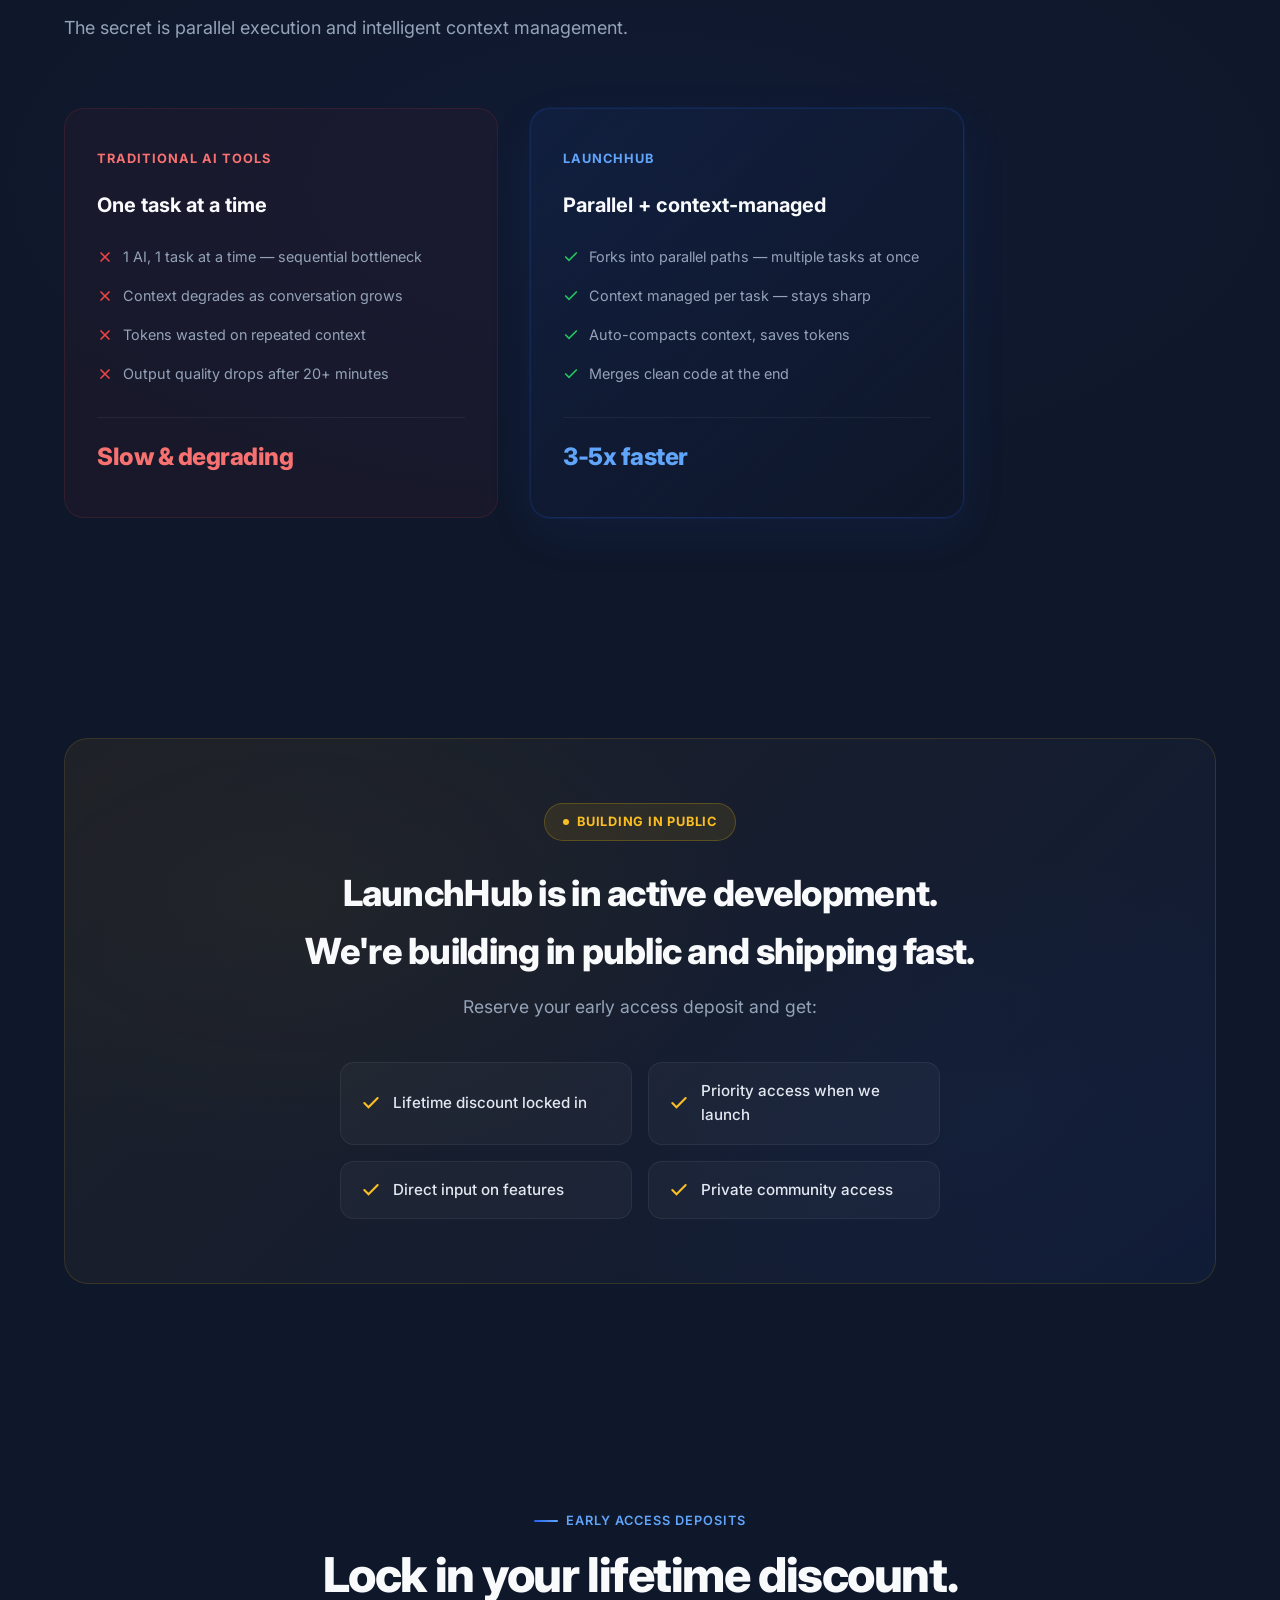
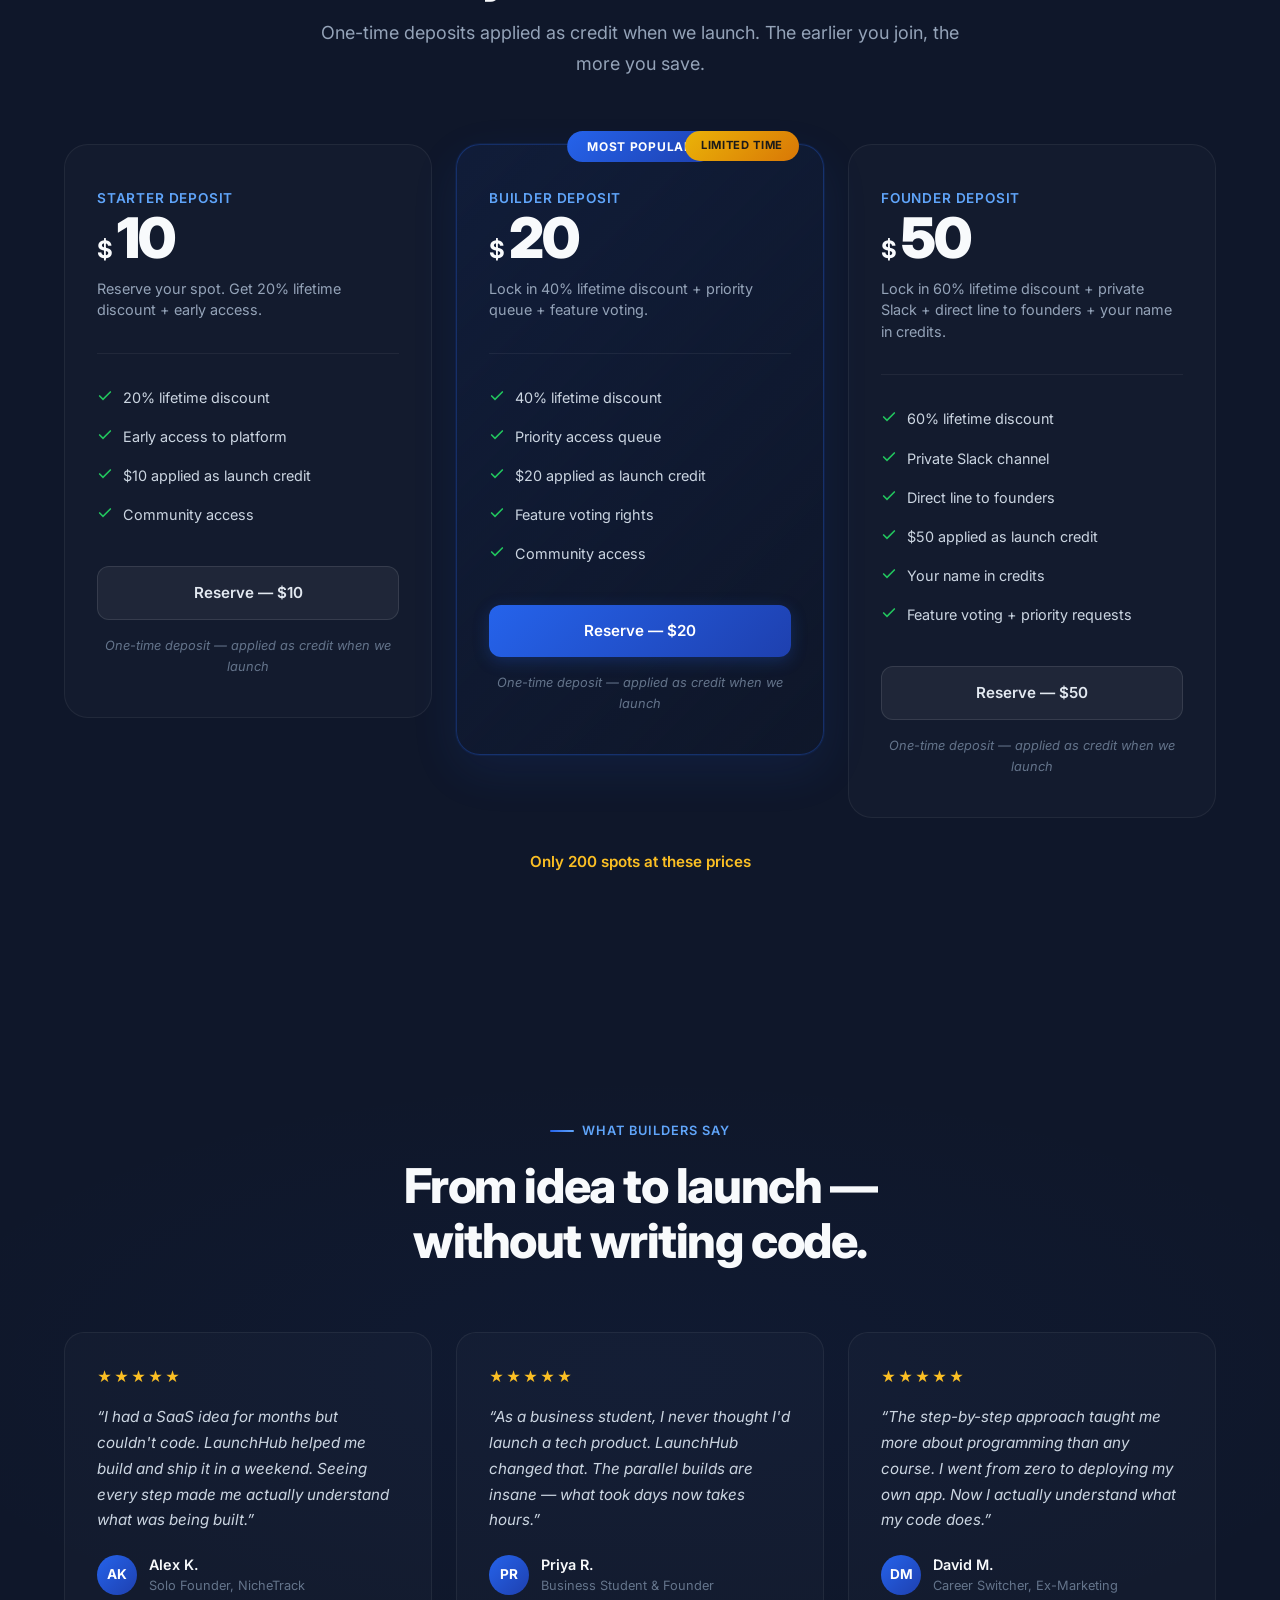
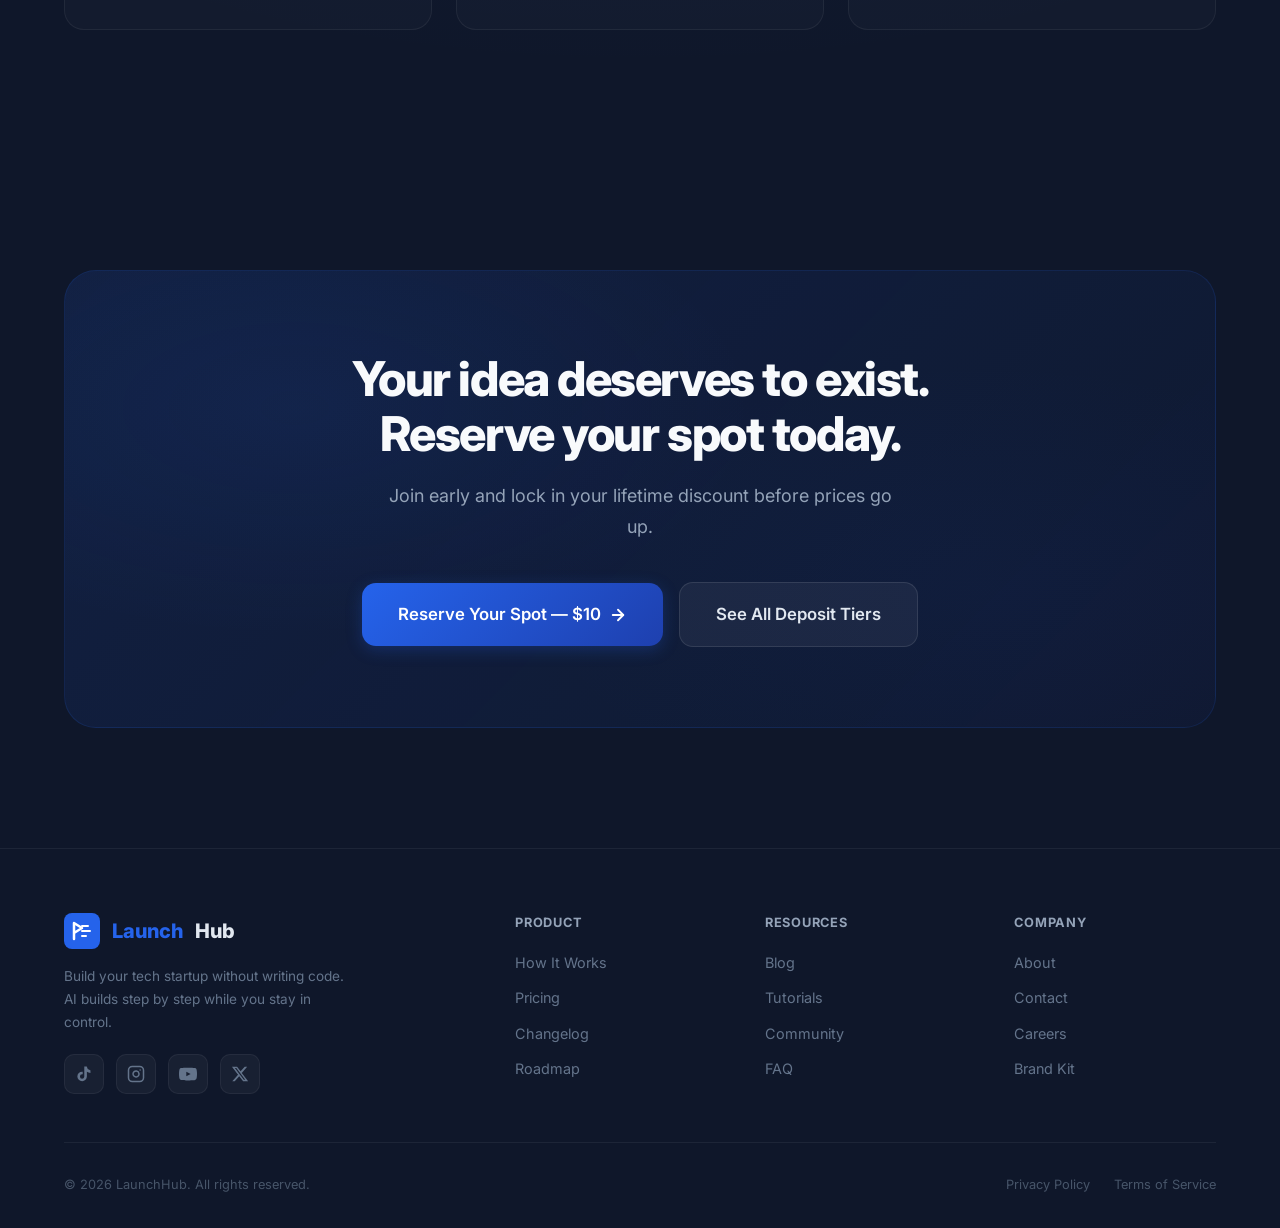
==== commit 68719d74: "Add entrepreneur + dev team landing pages with deposit pricing" ====
--- a/index.html
+++ b/index.html
@@ -3,9 +3,8 @@
 <head>
 <meta charset="UTF-8">
 <meta name="viewport" content="width=device-width, initial-scale=1.0">
-<title>AI Hub — The AI Coding Platform Where You Stay in Control</title>
-<meta name="description" content="Design your product visually, AI builds it step by step, intervene anywhere. The first AI coding platform where you stay in control.">
-<link rel="icon" href="icon.svg" type="image/svg+xml">
+<title>LaunchHub — Build Your Tech Startup Without Writing Code</title>
+<meta name="description" content="LaunchHub's AI builds your product step by step while you stay in control. No dev skills needed — just your vision.">
 <link rel="preconnect" href="https://fonts.googleapis.com">
 <link rel="preconnect" href="https://fonts.gstatic.com" crossorigin>
 <link href="https://fonts.googleapis.com/css2?family=Inter:wght@400;500;600;700;800;900&family=JetBrains+Mono:wght@400;500;600;700&display=swap" rel="stylesheet">
@@ -140,7 +139,7 @@
   height: 72px;
 }
 .nav-brand { display: flex; align-items: center; gap: 12px; font-weight: 800; font-size: 1.25rem; }
-.nav-brand img { width: 36px; height: 36px; }
+.nav-brand svg { width: 36px; height: 36px; }
 .nav-brand span:first-of-type { color: #2563EB; }
 .nav-links { display: flex; align-items: center; gap: 32px; }
 .nav-links a {
@@ -256,6 +255,7 @@
 .terminal-line:nth-child(4) { animation-delay: 3.6s; }
 .terminal-line:nth-child(5) { animation-delay: 4.4s; }
 .terminal-line:nth-child(6) { animation-delay: 5.2s; }
+.terminal-line:nth-child(7) { animation-delay: 6.0s; }
 .terminal-prompt {
   font-family: 'JetBrains Mono', monospace; font-size: 0.85rem;
   color: #2563EB; font-weight: 600; white-space: nowrap;
@@ -317,90 +317,138 @@
 }
 .step-desc { color: #94A3B8; font-size: 0.95rem; line-height: 1.7; }
 
-/* ========== WHY AI HUB (COMPARISON) ========== */
-.why-section { padding: 120px 0; position: relative; }
-.comparison-grid {
-  display: grid; grid-template-columns: 1fr;
-  gap: 16px; margin-top: 64px; max-width: 900px;
-}
-.comparison-row {
-  display: grid; grid-template-columns: 1fr 1fr;
-  gap: 2px; border-radius: 14px; overflow: hidden;
-}
-.comparison-header {
-  font-size: 0.8rem; font-weight: 700; text-transform: uppercase;
-  letter-spacing: 0.08em; padding: 16px 24px;
-}
-.comparison-header.them {
-  background: rgba(239, 68, 68, 0.06); color: #F87171;
-  border-radius: 14px 0 0 0;
-}
-.comparison-header.us {
-  background: rgba(37, 99, 235, 0.1); color: #60A5FA;
-  border-radius: 0 14px 0 0;
-}
-.comparison-cell {
-  padding: 20px 24px; font-size: 0.95rem; line-height: 1.6;
-  display: flex; align-items: flex-start; gap: 12px;
-}
-.comparison-cell.them {
-  background: rgba(239, 68, 68, 0.03);
-  border-left: 1px solid rgba(239, 68, 68, 0.08);
-  color: #94A3B8;
-}
-.comparison-cell.us {
-  background: rgba(37, 99, 235, 0.04);
-  border-right: 1px solid rgba(37, 99, 235, 0.1);
-  color: #E2E8F0;
-}
-.comparison-icon { flex-shrink: 0; margin-top: 2px; }
-.comparison-cell.them .comparison-icon { color: #EF4444; }
-.comparison-cell.us .comparison-icon { color: #22C55E; }
-.comparison-row:last-child .comparison-cell.them { border-radius: 0 0 0 14px; }
-.comparison-row:last-child .comparison-cell.us { border-radius: 0 0 14px 0; }
-
-/* ========== FEATURES ========== */
-.features-section { padding: 120px 0; position: relative; }
-.features-section-bg {
-  position: absolute; inset: 0;
-  background: radial-gradient(ellipse 50% 40% at 50% 100%, rgba(37, 99, 235, 0.04), transparent);
-}
-.features-grid {
+/* ========== USP SECTION ========== */
+.usp-section { padding: 120px 0; position: relative; }
+.usp-grid {
   display: grid; grid-template-columns: repeat(3, 1fr);
   gap: 24px; margin-top: 64px;
 }
-.feature-card {
+.usp-card {
   background: rgba(255,255,255,0.02);
   border: 1px solid rgba(255,255,255,0.06);
   border-radius: 20px; padding: 36px 28px;
   transition: all 0.35s cubic-bezier(0.16, 1, 0.3, 1);
   position: relative; overflow: hidden;
 }
-.feature-card::before {
+.usp-card::before {
   content: ''; position: absolute; inset: 0;
   background: linear-gradient(135deg, rgba(37, 99, 235, 0.06), transparent);
   opacity: 0; transition: opacity 0.35s;
 }
-.feature-card:hover::before { opacity: 1; }
-.feature-card:hover {
+.usp-card:hover::before { opacity: 1; }
+.usp-card:hover {
   border-color: rgba(37, 99, 235, 0.2);
   transform: translateY(-4px);
   box-shadow: 0 16px 48px rgba(0,0,0,0.2);
 }
-.feature-icon {
+.usp-icon {
   width: 48px; height: 48px; border-radius: 14px;
   background: rgba(37, 99, 235, 0.1);
   display: flex; align-items: center; justify-content: center;
   margin-bottom: 20px; color: #60A5FA; position: relative; z-index: 1;
 }
-.feature-title {
+.usp-title {
   font-size: 1.1rem; font-weight: 700; color: #F8FAFC;
   margin-bottom: 10px; position: relative; z-index: 1;
 }
-.feature-desc {
+.usp-desc {
   font-size: 0.9rem; color: #94A3B8; line-height: 1.7;
   position: relative; z-index: 1;
 }
+
+/* ========== HOW AI BUILDS FASTER ========== */
+.speed-section { padding: 120px 0; position: relative; }
+.speed-section-bg {
+  position: absolute; inset: 0;
+  background: radial-gradient(ellipse 60% 40% at 50% 50%, rgba(37, 99, 235, 0.04), transparent);
+}
+.speed-comparison {
+  display: grid; grid-template-columns: 1fr 1fr;
+  gap: 32px; margin-top: 64px; max-width: 900px;
+}
+.speed-card {
+  border-radius: 20px; padding: 40px 32px;
+  position: relative; overflow: hidden;
+}
+.speed-card.traditional {
+  background: rgba(239, 68, 68, 0.04);
+  border: 1px solid rgba(239, 68, 68, 0.12);
+}
+.speed-card.launchhub {
+  background: linear-gradient(135deg, rgba(37, 99, 235, 0.08), rgba(15, 23, 42, 0.8));
+  border: 1px solid rgba(37, 99, 235, 0.2);
+  box-shadow: 0 0 0 1px rgba(37, 99, 235, 0.1), 0 16px 48px rgba(37, 99, 235, 0.08);
+}
+.speed-card-label {
+  font-size: 0.8rem; font-weight: 700; text-transform: uppercase;
+  letter-spacing: 0.08em; margin-bottom: 20px;
+}
+.speed-card.traditional .speed-card-label { color: #F87171; }
+.speed-card.launchhub .speed-card-label { color: #60A5FA; }
+.speed-card-title {
+  font-size: 1.25rem; font-weight: 700; color: #F8FAFC;
+  margin-bottom: 16px;
+}
+.speed-steps { list-style: none; }
+.speed-steps li {
+  display: flex; align-items: flex-start; gap: 10px;
+  padding: 8px 0; font-size: 0.9rem; color: #94A3B8; line-height: 1.6;
+}
+.speed-steps li svg { flex-shrink: 0; margin-top: 4px; }
+.speed-card.traditional .speed-steps li svg { color: #EF4444; }
+.speed-card.launchhub .speed-steps li svg { color: #22C55E; }
+.speed-result {
+  margin-top: 24px; padding-top: 20px;
+  border-top: 1px solid rgba(255,255,255,0.06);
+  font-size: 1.5rem; font-weight: 800; letter-spacing: -0.02em;
+}
+.speed-card.traditional .speed-result { color: #F87171; }
+.speed-card.launchhub .speed-result { color: #60A5FA; }
+
+/* ========== IN DEVELOPMENT BANNER ========== */
+.dev-banner { padding: 100px 0; position: relative; }
+.dev-banner-box {
+  position: relative; border-radius: 24px; overflow: hidden;
+  padding: 64px 48px; text-align: center;
+  background: linear-gradient(135deg, rgba(234, 179, 8, 0.06), rgba(37, 99, 235, 0.06));
+  border: 1px solid rgba(234, 179, 8, 0.15);
+}
+.dev-banner-box::before {
+  content: ''; position: absolute; inset: 0;
+  background:
+    radial-gradient(ellipse 40% 50% at 20% 30%, rgba(234, 179, 8, 0.04), transparent),
+    radial-gradient(ellipse 40% 50% at 80% 70%, rgba(37, 99, 235, 0.04), transparent);
+}
+.dev-banner-box > * { position: relative; z-index: 1; }
+.dev-badge {
+  display: inline-flex; align-items: center; gap: 8px;
+  padding: 8px 18px; border-radius: 100px;
+  background: rgba(234, 179, 8, 0.1); border: 1px solid rgba(234, 179, 8, 0.25);
+  font-size: 0.8rem; font-weight: 700; color: #FBBF24;
+  margin-bottom: 24px; text-transform: uppercase; letter-spacing: 0.06em;
+}
+.dev-badge .dot {
+  width: 6px; height: 6px; border-radius: 50%; background: #FBBF24;
+  animation: pulse 2s ease infinite;
+}
+.dev-banner-title {
+  font-size: clamp(1.5rem, 3vw, 2.25rem); font-weight: 800;
+  color: #F8FAFC; margin-bottom: 12px; letter-spacing: -0.02em;
+}
+.dev-banner-subtitle {
+  font-size: 1.1rem; color: #94A3B8; margin-bottom: 40px; line-height: 1.7;
+}
+.dev-perks {
+  display: grid; grid-template-columns: repeat(2, 1fr);
+  gap: 16px; max-width: 600px; margin: 0 auto; text-align: left;
+}
+.dev-perk {
+  display: flex; align-items: center; gap: 12px;
+  padding: 16px 20px; border-radius: 14px;
+  background: rgba(255,255,255,0.03); border: 1px solid rgba(255,255,255,0.06);
+  font-size: 0.95rem; font-weight: 500; color: #E2E8F0;
+}
+.dev-perk svg { flex-shrink: 0; color: #FBBF24; }
 
 /* ========== PRICING ========== */
 .pricing-section { padding: 120px 0; position: relative; }
@@ -431,6 +479,13 @@
   font-size: 0.75rem; font-weight: 700; text-transform: uppercase;
   letter-spacing: 0.06em; color: #fff; white-space: nowrap;
 }
+.limited-badge {
+  position: absolute; top: -14px; right: 24px;
+  padding: 6px 16px; border-radius: 100px;
+  background: linear-gradient(135deg, #EAB308, #D97706);
+  font-size: 0.7rem; font-weight: 700; text-transform: uppercase;
+  letter-spacing: 0.06em; color: #1a1a1a; white-space: nowrap;
+}
 .price-tier {
   font-size: 0.85rem; font-weight: 600; text-transform: uppercase;
   letter-spacing: 0.06em; color: #60A5FA; margin-bottom: 8px;
@@ -457,6 +512,14 @@
 }
 .price-features li svg { flex-shrink: 0; margin-top: 2px; color: #22C55E; }
 .price-card .btn { width: 100%; justify-content: center; }
+.price-credit {
+  margin-top: 16px; text-align: center;
+  font-size: 0.8rem; color: #64748B; font-style: italic;
+}
+.price-urgency {
+  text-align: center; margin-top: 32px;
+  font-size: 0.95rem; font-weight: 600; color: #FBBF24;
+}
 
 /* ========== SOCIAL PROOF ========== */
 .social-proof { padding: 120px 0; position: relative; }
@@ -464,20 +527,9 @@
   position: absolute; inset: 0;
   background: radial-gradient(ellipse 60% 40% at 50% 50%, rgba(37, 99, 235, 0.04), transparent);
 }
-.stats-row {
-  display: grid; grid-template-columns: repeat(4, 1fr);
-  gap: 32px; margin-bottom: 80px;
-}
-.stat-item { text-align: center; }
-.stat-value {
-  font-size: clamp(2rem, 4vw, 3rem); font-weight: 900; color: #F8FAFC;
-  letter-spacing: -0.03em; margin-bottom: 4px;
-}
-.stat-value .blue { color: #60A5FA; }
-.stat-label { font-size: 0.85rem; color: #64748B; font-weight: 500; }
 .testimonials-grid {
   display: grid; grid-template-columns: repeat(3, 1fr);
-  gap: 24px;
+  gap: 24px; margin-top: 64px;
 }
 .testimonial-card {
   background: rgba(255,255,255,0.02);
@@ -565,10 +617,10 @@
 
 /* ========== RESPONSIVE ========== */
 @media (max-width: 1024px) {
-  .steps-grid, .features-grid, .pricing-grid, .testimonials-grid {
+  .steps-grid, .usp-grid, .pricing-grid, .testimonials-grid {
     grid-template-columns: repeat(2, 1fr);
   }
-  .stats-row { grid-template-columns: repeat(2, 1fr); }
+  .speed-comparison { grid-template-columns: repeat(2, 1fr); }
   .footer-grid { grid-template-columns: 1fr 1fr; }
 }
 @media (max-width: 768px) {
@@ -582,15 +634,11 @@
     padding: 24px; gap: 16px;
     border-bottom: 1px solid rgba(255,255,255,0.06);
   }
-  .steps-grid, .features-grid, .pricing-grid, .testimonials-grid {
+  .steps-grid, .usp-grid, .pricing-grid, .testimonials-grid {
     grid-template-columns: 1fr;
   }
-  .comparison-row { grid-template-columns: 1fr; }
-  .comparison-header.them { border-radius: 14px 14px 0 0; }
-  .comparison-header.us { border-radius: 0; }
-  .comparison-row:last-child .comparison-cell.them { border-radius: 0; }
-  .comparison-row:last-child .comparison-cell.us { border-radius: 0 0 14px 14px; }
-  .stats-row { grid-template-columns: repeat(2, 1fr); gap: 24px; }
+  .speed-comparison { grid-template-columns: 1fr; }
+  .dev-perks { grid-template-columns: 1fr; }
   .cta-box { padding: 56px 24px; }
   .footer-grid { grid-template-columns: 1fr; }
   .footer-bottom { flex-direction: column; gap: 16px; text-align: center; }
@@ -605,17 +653,21 @@
 <nav>
   <div class="nav-inner">
     <a href="#" class="nav-brand">
-      <img src="icon.svg" alt="AI Hub icon">
-      <span>AI</span><span>Hub</span>
+      <svg viewBox="0 0 36 36" fill="none" xmlns="http://www.w3.org/2000/svg">
+        <rect width="36" height="36" rx="8" fill="#2563EB"/>
+        <path d="M10 26V10l8 5-8 5" stroke="#fff" stroke-width="2.5" stroke-linecap="round" stroke-linejoin="round"/>
+        <path d="M18 18h8M18 13h6M18 23h4" stroke="#fff" stroke-width="2" stroke-linecap="round"/>
+      </svg>
+      <span>Launch</span><span>Hub</span>
     </a>
     <div class="nav-links" id="navLinks">
       <a href="#how-it-works">How It Works</a>
-      <a href="#why-aihub">Why AI Hub</a>
-      <a href="#features">Features</a>
+      <a href="#why-launchhub">Why LaunchHub</a>
       <a href="#pricing">Pricing</a>
+      <a href="#testimonials">Testimonials</a>
     </div>
     <div class="nav-cta">
-      <a href="#pricing" class="btn btn-primary">Get Started</a>
+      <a href="#pricing" class="btn btn-primary">Reserve Your Spot</a>
     </div>
     <button class="nav-mobile-toggle" id="mobileToggle" aria-label="Toggle menu">
       <svg viewBox="0 0 24 24" fill="none" stroke="currentColor" stroke-width="2" stroke-linecap="round"><line x1="3" y1="6" x2="21" y2="6"/><line x1="3" y1="12" x2="21" y2="12"/><line x1="3" y1="18" x2="21" y2="18"/></svg>
@@ -628,17 +680,17 @@
   <div class="hero-bg"></div>
   <div class="hero-grid"></div>
   <div class="hero-content">
-    <div class="hero-badge"><span class="dot"></span> Now in Early Access</div>
+    <div class="hero-badge"><span class="dot"></span> Early Access &mdash; In Active Development</div>
     <h1>
-      Build software with AI.<br>
-      <span class="gradient-text">Stay in control.</span>
+      Build Your Tech Startup<br>
+      <span class="gradient-text">Without Writing Code</span>
     </h1>
     <p class="hero-subtitle">
-      The first AI coding platform where you design your product visually, AI builds it step by step, and you can intervene anywhere.
+      LaunchHub's AI builds your product step by step while you stay in control. No dev skills needed &mdash; just your vision.
     </p>
     <div class="hero-actions">
       <a href="#pricing" class="btn btn-primary btn-large">
-        Start Building
+        Reserve Your Spot &mdash; $10
         <svg width="18" height="18" viewBox="0 0 24 24" fill="none" stroke="currentColor" stroke-width="2.5" stroke-linecap="round" stroke-linejoin="round"><path d="M5 12h14"/><path d="m12 5 7 7-7 7"/></svg>
       </a>
       <a href="#how-it-works" class="btn btn-secondary btn-large">See How It Works</a>
@@ -650,32 +702,36 @@
           <span class="terminal-dot"></span>
           <span class="terminal-dot"></span>
           <span class="terminal-dot"></span>
-          <span class="terminal-title">ai-hub build &mdash; saas-dashboard</span>
+          <span class="terminal-title">launchhub build &mdash; my-saas-app</span>
         </div>
         <div class="terminal-body">
           <div class="terminal-line">
             <span class="terminal-prompt">$</span>
-            <span class="terminal-text">aihub build <span class="highlight">--project</span> saas-dashboard</span>
+            <span class="terminal-text">launchhub build <span class="highlight">--project</span> my-saas-app</span>
           </div>
           <div class="terminal-line">
             <span class="terminal-prompt">&nbsp;</span>
-            <span class="terminal-text"><span class="dim">[step 1/12]</span> Scaffolding Next.js project... <span class="success">done</span></span>
+            <span class="terminal-text"><span class="dim">[fork 1/3]</span> Building auth + dashboard... <span class="success">done</span></span>
           </div>
           <div class="terminal-line">
             <span class="terminal-prompt">&nbsp;</span>
-            <span class="terminal-text"><span class="dim">[step 2/12]</span> Creating auth module with Clerk... <span class="success">done</span></span>
+            <span class="terminal-text"><span class="dim">[fork 2/3]</span> Building payment integration... <span class="success">done</span></span>
           </div>
           <div class="terminal-line">
             <span class="terminal-prompt">&nbsp;</span>
-            <span class="terminal-text"><span class="dim">[step 3/12]</span> Building dashboard layout... <span class="warn">review required</span></span>
+            <span class="terminal-text"><span class="dim">[fork 3/3]</span> Building landing page... <span class="success">done</span></span>
           </div>
           <div class="terminal-line">
             <span class="terminal-prompt">&nbsp;</span>
-            <span class="terminal-text"><span class="dim">tokens:</span> 14,281 &middot; <span class="dim">cost:</span> <span class="highlight">$0.42</span> &middot; <span class="dim">files:</span> 23 created</span>
+            <span class="terminal-text"><span class="dim">[merge]</span> Combining 3 parallel paths... <span class="success">clean merge</span></span>
           </div>
           <div class="terminal-line">
             <span class="terminal-prompt">&nbsp;</span>
-            <span class="terminal-text"><span class="success">&#9679;</span> You&rsquo;re in control. Approve, edit, or rollback any step.</span>
+            <span class="terminal-text"><span class="dim">tokens:</span> 8,421 <span class="dim">(saved 62%)</span> &middot; <span class="dim">cost:</span> <span class="highlight">$0.28</span> &middot; <span class="dim">files:</span> 47 created</span>
+          </div>
+          <div class="terminal-line">
+            <span class="terminal-prompt">&nbsp;</span>
+            <span class="terminal-text"><span class="success">&#9679;</span> 3x faster than sequential. You approved every step.</span>
           </div>
         </div>
       </div>
@@ -690,160 +746,164 @@
     <div class="reveal">
       <span class="section-label">How It Works</span>
       <h2 class="section-title">Three phases. Full transparency.</h2>
-      <p class="section-subtitle">A sequential pipeline that keeps you in charge at every stage. No black boxes, no surprises.</p>
+      <p class="section-subtitle">A step-by-step pipeline that keeps you in charge at every stage. No black boxes, no surprises.</p>
     </div>
     <div class="steps-grid">
       <div class="steps-connector"></div>
       <div class="step-card reveal reveal-delay-1">
         <div class="step-number">1</div>
-        <h3 class="step-title">Design</h3>
+        <h3 class="step-title">Describe</h3>
         <span class="step-role">You lead</span>
-        <p class="step-desc">A wizard interviews you in plain language. No technical knowledge needed. It asks what you want, who it's for, and how it should work. You make every decision.</p>
+        <p class="step-desc">Tell LaunchHub your idea in plain English. No technical knowledge needed. It asks smart follow-up questions about your audience, features, and goals. You make every decision.</p>
       </div>
       <div class="step-card reveal reveal-delay-2">
         <div class="step-number">2</div>
         <h3 class="step-title">Plan</h3>
         <span class="step-role">AI + You</span>
-        <p class="step-desc">AI generates a complete blueprint: tech stack, folder structure, build steps, parallel tasks. You see everything before a single line is written. Drag, remove, or add steps.</p>
+        <p class="step-desc">AI generates a complete build plan: tech stack, folder structure, parallel tasks. You see everything before a single line is written. Drag, remove, or add steps.</p>
       </div>
       <div class="step-card reveal reveal-delay-3">
         <div class="step-number">3</div>
         <h3 class="step-title">Build</h3>
         <span class="step-role">AI executes, you supervise</span>
-        <p class="step-desc">AI builds step by step. Watch in real time. See every file created, every token spent. Pause anytime. Approve dangerous steps. Rollback to any point.</p>
+        <p class="step-desc">AI forks into parallel paths and builds simultaneously. Watch every file change in real time. See every token spent. Pause, approve, or rollback at any point.</p>
       </div>
     </div>
   </div>
 </section>
 
-<!-- ====== WHY AI HUB ====== -->
-<section class="why-section" id="why-aihub">
+<!-- ====== WHY LAUNCHHUB (USP) ====== -->
+<section class="usp-section" id="why-launchhub">
   <div class="container">
     <div class="reveal">
-      <span class="section-label">Why AI Hub</span>
-      <h2 class="section-title">Not another black box.</h2>
-      <p class="section-subtitle">See exactly how AI Hub compares to prompt-and-pray tools.</p>
-    </div>
-    <div class="comparison-grid reveal reveal-delay-1">
-      <div class="comparison-row">
-        <div class="comparison-header them">Other tools</div>
-        <div class="comparison-header us">AI Hub</div>
-      </div>
-      <div class="comparison-row">
-        <div class="comparison-cell them">
-          <span class="comparison-icon"><svg width="18" height="18" viewBox="0 0 24 24" fill="none" stroke="currentColor" stroke-width="2.5" stroke-linecap="round"><line x1="18" y1="6" x2="6" y2="18"/><line x1="6" y1="6" x2="18" y2="18"/></svg></span>
-          Prompt and hope for the best
-        </div>
-        <div class="comparison-cell us">
-          <span class="comparison-icon"><svg width="18" height="18" viewBox="0 0 24 24" fill="none" stroke="currentColor" stroke-width="2.5" stroke-linecap="round"><polyline points="20 6 9 17 4 12"/></svg></span>
-          Design, review plan, build with oversight
-        </div>
-      </div>
-      <div class="comparison-row">
-        <div class="comparison-cell them">
-          <span class="comparison-icon"><svg width="18" height="18" viewBox="0 0 24 24" fill="none" stroke="currentColor" stroke-width="2.5" stroke-linecap="round"><line x1="18" y1="6" x2="6" y2="18"/><line x1="6" y1="6" x2="18" y2="18"/></svg></span>
-          Black box &mdash; no visibility
-        </div>
-        <div class="comparison-cell us">
-          <span class="comparison-icon"><svg width="18" height="18" viewBox="0 0 24 24" fill="none" stroke="currentColor" stroke-width="2.5" stroke-linecap="round"><polyline points="20 6 9 17 4 12"/></svg></span>
-          Glass box &mdash; see every step, token, file change
-        </div>
-      </div>
-      <div class="comparison-row">
-        <div class="comparison-cell them">
-          <span class="comparison-icon"><svg width="18" height="18" viewBox="0 0 24 24" fill="none" stroke="currentColor" stroke-width="2.5" stroke-linecap="round"><line x1="18" y1="6" x2="6" y2="18"/><line x1="6" y1="6" x2="18" y2="18"/></svg></span>
-          One big prompt, one big output
-        </div>
-        <div class="comparison-cell us">
-          <span class="comparison-icon"><svg width="18" height="18" viewBox="0 0 24 24" fill="none" stroke="currentColor" stroke-width="2.5" stroke-linecap="round"><polyline points="20 6 9 17 4 12"/></svg></span>
-          Sequential pipeline with checkpoints
-        </div>
-      </div>
-      <div class="comparison-row">
-        <div class="comparison-cell them">
-          <span class="comparison-icon"><svg width="18" height="18" viewBox="0 0 24 24" fill="none" stroke="currentColor" stroke-width="2.5" stroke-linecap="round"><line x1="18" y1="6" x2="6" y2="18"/><line x1="6" y1="6" x2="18" y2="18"/></svg></span>
-          No cost visibility
-        </div>
-        <div class="comparison-cell us">
-          <span class="comparison-icon"><svg width="18" height="18" viewBox="0 0 24 24" fill="none" stroke="currentColor" stroke-width="2.5" stroke-linecap="round"><polyline points="20 6 9 17 4 12"/></svg></span>
-          Real-time token tracking with cost per step
-        </div>
-      </div>
-      <div class="comparison-row">
-        <div class="comparison-cell them">
-          <span class="comparison-icon"><svg width="18" height="18" viewBox="0 0 24 24" fill="none" stroke="currentColor" stroke-width="2.5" stroke-linecap="round"><line x1="18" y1="6" x2="6" y2="18"/><line x1="6" y1="6" x2="18" y2="18"/></svg></span>
-          Can't undo mistakes
-        </div>
-        <div class="comparison-cell us">
-          <span class="comparison-icon"><svg width="18" height="18" viewBox="0 0 24 24" fill="none" stroke="currentColor" stroke-width="2.5" stroke-linecap="round"><polyline points="20 6 9 17 4 12"/></svg></span>
-          Per-step rollback with automatic backups
-        </div>
-      </div>
-      <div class="comparison-row">
-        <div class="comparison-cell them">
-          <span class="comparison-icon"><svg width="18" height="18" viewBox="0 0 24 24" fill="none" stroke="currentColor" stroke-width="2.5" stroke-linecap="round"><line x1="18" y1="6" x2="6" y2="18"/><line x1="6" y1="6" x2="18" y2="18"/></svg></span>
-          Picks tech stack for you
-        </div>
-        <div class="comparison-cell us">
-          <span class="comparison-icon"><svg width="18" height="18" viewBox="0 0 24 24" fill="none" stroke="currentColor" stroke-width="2.5" stroke-linecap="round"><polyline points="20 6 9 17 4 12"/></svg></span>
-          You choose, AI recommends with explanations
-        </div>
+      <span class="section-label">Why LaunchHub</span>
+      <h2 class="section-title">The unfair advantage for<br>non-technical founders.</h2>
+      <p class="section-subtitle">Five things we do that nobody else does.</p>
+    </div>
+    <div class="usp-grid">
+      <div class="usp-card reveal reveal-delay-1">
+        <div class="usp-icon">
+          <svg width="24" height="24" viewBox="0 0 24 24" fill="none" stroke="currentColor" stroke-width="2" stroke-linecap="round" stroke-linejoin="round"><circle cx="12" cy="12" r="10"/><path d="M12 6v6l4 2"/></svg>
+        </div>
+        <h3 class="usp-title">Smart Token Management</h3>
+        <p class="usp-desc">Optimizes token usage by managing context drag, so you spend less on AI. Every dollar goes further because we use the right model for the right task.</p>
+      </div>
+      <div class="usp-card reveal reveal-delay-2">
+        <div class="usp-icon">
+          <svg width="24" height="24" viewBox="0 0 24 24" fill="none" stroke="currentColor" stroke-width="2" stroke-linecap="round" stroke-linejoin="round"><path d="M16 3h5v5"/><path d="M8 3H3v5"/><path d="M12 22v-6"/><path d="m21 3-9 9"/><path d="M3 3l9 9"/></svg>
+        </div>
+        <h3 class="usp-title">Parallel Development</h3>
+        <p class="usp-desc">Forks tasks into sidepaths, spins up multiple AI terminals simultaneously, then merges results. Build 3-5x faster than one-at-a-time tools.</p>
+      </div>
+      <div class="usp-card reveal reveal-delay-3">
+        <div class="usp-icon">
+          <svg width="24" height="24" viewBox="0 0 24 24" fill="none" stroke="currentColor" stroke-width="2" stroke-linecap="round" stroke-linejoin="round"><path d="M21 16V8a2 2 0 0 0-1-1.73l-7-4a2 2 0 0 0-2 0l-7 4A2 2 0 0 0 3 8v8a2 2 0 0 0 1 1.73l7 4a2 2 0 0 0 2 0l7-4A2 2 0 0 0 21 16z"/><circle cx="12" cy="12" r="4"/></svg>
+        </div>
+        <h3 class="usp-title">Context Intelligence</h3>
+        <p class="usp-desc">Automatically compacts and manages context windows so AI stays sharp across long builds. No more degraded output halfway through your project.</p>
+      </div>
+      <div class="usp-card reveal reveal-delay-1">
+        <div class="usp-icon">
+          <svg width="24" height="24" viewBox="0 0 24 24" fill="none" stroke="currentColor" stroke-width="2" stroke-linecap="round" stroke-linejoin="round"><path d="M22 11.08V12a10 10 0 1 1-5.93-9.14"/><polyline points="22 4 12 14.01 9 11.01"/></svg>
+        </div>
+        <h3 class="usp-title">Zero-Touch Delivery</h3>
+        <p class="usp-desc">Manual steps like buying domains, setting up payments, configuring DNS get outsourced to our ops team. You focus on the product, we handle the boring stuff.</p>
+      </div>
+      <div class="usp-card reveal reveal-delay-2">
+        <div class="usp-icon">
+          <svg width="24" height="24" viewBox="0 0 24 24" fill="none" stroke="currentColor" stroke-width="2" stroke-linecap="round" stroke-linejoin="round"><path d="M2 12s3-7 10-7 10 7 10 7-3 7-10 7-10-7-10-7Z"/><circle cx="12" cy="12" r="3"/></svg>
+        </div>
+        <h3 class="usp-title">Glass Box, Not Black Box</h3>
+        <p class="usp-desc">See every step, every token, every file change in real time. Nothing happens behind your back. Full transparency from first line to deployment.</p>
       </div>
     </div>
   </div>
 </section>
 
-<!-- ====== FEATURES ====== -->
-<section class="features-section" id="features">
-  <div class="features-section-bg"></div>
+<!-- ====== HOW AI BUILDS FASTER ====== -->
+<section class="speed-section" id="speed">
+  <div class="speed-section-bg"></div>
   <div class="container" style="position:relative;">
     <div class="reveal">
-      <span class="section-label">Features</span>
-      <h2 class="section-title">Built for builders who care<br>about what's under the hood.</h2>
-      <p class="section-subtitle">Every feature designed around one principle: you should always know what's happening and be able to change it.</p>
-    </div>
-    <div class="features-grid">
-      <div class="feature-card reveal reveal-delay-1">
-        <div class="feature-icon">
-          <svg width="24" height="24" viewBox="0 0 24 24" fill="none" stroke="currentColor" stroke-width="2" stroke-linecap="round" stroke-linejoin="round"><path d="M2 12s3-7 10-7 10 7 10 7-3 7-10 7-10-7-10-7Z"/><circle cx="12" cy="12" r="3"/></svg>
-        </div>
-        <h3 class="feature-title">Glass Box Transparency</h3>
-        <p class="feature-desc">See every file created, every decision made, every line of code written. Nothing happens behind your back.</p>
-      </div>
-      <div class="feature-card reveal reveal-delay-2">
-        <div class="feature-icon">
-          <svg width="24" height="24" viewBox="0 0 24 24" fill="none" stroke="currentColor" stroke-width="2" stroke-linecap="round" stroke-linejoin="round"><path d="M12 2v20M17 5H9.5a3.5 3.5 0 0 0 0 7h5a3.5 3.5 0 0 1 0 7H6"/></svg>
-        </div>
-        <h3 class="feature-title">Real-Time Token Tracking</h3>
-        <p class="feature-desc">Watch your costs in real time. See exactly how many tokens each step consumes and the dollar cost per operation.</p>
-      </div>
-      <div class="feature-card reveal reveal-delay-3">
-        <div class="feature-icon">
-          <svg width="24" height="24" viewBox="0 0 24 24" fill="none" stroke="currentColor" stroke-width="2" stroke-linecap="round" stroke-linejoin="round"><polyline points="1 4 1 10 7 10"/><path d="M3.51 15a9 9 0 1 0 2.13-9.36L1 10"/></svg>
-        </div>
-        <h3 class="feature-title">Per-Step Rollback</h3>
-        <p class="feature-desc">Every step creates an automatic backup. Roll back to any point in the build with one click. Never lose progress.</p>
-      </div>
-      <div class="feature-card reveal reveal-delay-1">
-        <div class="feature-icon">
-          <svg width="24" height="24" viewBox="0 0 24 24" fill="none" stroke="currentColor" stroke-width="2" stroke-linecap="round" stroke-linejoin="round"><rect width="18" height="18" x="3" y="3" rx="2"/><path d="m9 12 2 2 4-4"/></svg>
-        </div>
-        <h3 class="feature-title">Tech Stack Control</h3>
-        <p class="feature-desc">You choose the frameworks, databases, and tools. AI recommends options with clear explanations &mdash; but you decide.</p>
-      </div>
-      <div class="feature-card reveal reveal-delay-2">
-        <div class="feature-icon">
-          <svg width="24" height="24" viewBox="0 0 24 24" fill="none" stroke="currentColor" stroke-width="2" stroke-linecap="round" stroke-linejoin="round"><path d="M21 16V8a2 2 0 0 0-1-1.73l-7-4a2 2 0 0 0-2 0l-7 4A2 2 0 0 0 3 8v8a2 2 0 0 0 1 1.73l7 4a2 2 0 0 0 2 0l7-4A2 2 0 0 0 21 16z"/><polyline points="3.29 7 12 12 20.71 7"/><line x1="12" y1="22" x2="12" y2="12"/></svg>
-        </div>
-        <h3 class="feature-title">Deployment Config</h3>
-        <p class="feature-desc">AI generates deployment configurations for Vercel, Railway, Docker, and more. Production-ready from step one.</p>
-      </div>
-      <div class="feature-card reveal reveal-delay-3">
-        <div class="feature-icon">
-          <svg width="24" height="24" viewBox="0 0 24 24" fill="none" stroke="currentColor" stroke-width="2" stroke-linecap="round" stroke-linejoin="round"><path d="M12 22s8-4 8-10V5l-8-3-8 3v7c0 6 8 10 8 10z"/></svg>
-        </div>
-        <h3 class="feature-title">Safety Guardrails</h3>
-        <p class="feature-desc">Dangerous operations require your approval. Database migrations, API key usage, and sensitive operations are flagged before execution.</p>
+      <span class="section-label">How AI Builds Faster</span>
+      <h2 class="section-title">Why LaunchHub is 3-5x faster<br>than other AI tools.</h2>
+      <p class="section-subtitle">The secret is parallel execution and intelligent context management.</p>
+    </div>
+    <div class="speed-comparison reveal reveal-delay-1">
+      <div class="speed-card traditional">
+        <div class="speed-card-label">Traditional AI Tools</div>
+        <div class="speed-card-title">One task at a time</div>
+        <ul class="speed-steps">
+          <li>
+            <svg width="16" height="16" viewBox="0 0 24 24" fill="none" stroke="currentColor" stroke-width="2.5" stroke-linecap="round"><line x1="18" y1="6" x2="6" y2="18"/><line x1="6" y1="6" x2="18" y2="18"/></svg>
+            1 AI, 1 task at a time &mdash; sequential bottleneck
+          </li>
+          <li>
+            <svg width="16" height="16" viewBox="0 0 24 24" fill="none" stroke="currentColor" stroke-width="2.5" stroke-linecap="round"><line x1="18" y1="6" x2="6" y2="18"/><line x1="6" y1="6" x2="18" y2="18"/></svg>
+            Context degrades as conversation grows
+          </li>
+          <li>
+            <svg width="16" height="16" viewBox="0 0 24 24" fill="none" stroke="currentColor" stroke-width="2.5" stroke-linecap="round"><line x1="18" y1="6" x2="6" y2="18"/><line x1="6" y1="6" x2="18" y2="18"/></svg>
+            Tokens wasted on repeated context
+          </li>
+          <li>
+            <svg width="16" height="16" viewBox="0 0 24 24" fill="none" stroke="currentColor" stroke-width="2.5" stroke-linecap="round"><line x1="18" y1="6" x2="6" y2="18"/><line x1="6" y1="6" x2="18" y2="18"/></svg>
+            Output quality drops after 20+ minutes
+          </li>
+        </ul>
+        <div class="speed-result">Slow &amp; degrading</div>
+      </div>
+      <div class="speed-card launchhub">
+        <div class="speed-card-label">LaunchHub</div>
+        <div class="speed-card-title">Parallel + context-managed</div>
+        <ul class="speed-steps">
+          <li>
+            <svg width="16" height="16" viewBox="0 0 24 24" fill="none" stroke="currentColor" stroke-width="2.5" stroke-linecap="round"><polyline points="20 6 9 17 4 12"/></svg>
+            Forks into parallel paths &mdash; multiple tasks at once
+          </li>
+          <li>
+            <svg width="16" height="16" viewBox="0 0 24 24" fill="none" stroke="currentColor" stroke-width="2.5" stroke-linecap="round"><polyline points="20 6 9 17 4 12"/></svg>
+            Context managed per task &mdash; stays sharp
+          </li>
+          <li>
+            <svg width="16" height="16" viewBox="0 0 24 24" fill="none" stroke="currentColor" stroke-width="2.5" stroke-linecap="round"><polyline points="20 6 9 17 4 12"/></svg>
+            Auto-compacts context, saves tokens
+          </li>
+          <li>
+            <svg width="16" height="16" viewBox="0 0 24 24" fill="none" stroke="currentColor" stroke-width="2.5" stroke-linecap="round"><polyline points="20 6 9 17 4 12"/></svg>
+            Merges clean code at the end
+          </li>
+        </ul>
+        <div class="speed-result">3-5x faster</div>
+      </div>
+    </div>
+  </div>
+</section>
+
+<!-- ====== IN DEVELOPMENT BANNER ====== -->
+<section class="dev-banner">
+  <div class="container">
+    <div class="dev-banner-box reveal">
+      <div class="dev-badge"><span class="dot"></span> Building in Public</div>
+      <h2 class="dev-banner-title">LaunchHub is in active development.<br>We're building in public and shipping fast.</h2>
+      <p class="dev-banner-subtitle">Reserve your early access deposit and get:</p>
+      <div class="dev-perks">
+        <div class="dev-perk">
+          <svg width="20" height="20" viewBox="0 0 24 24" fill="none" stroke="currentColor" stroke-width="2.5" stroke-linecap="round"><polyline points="20 6 9 17 4 12"/></svg>
+          Lifetime discount locked in
+        </div>
+        <div class="dev-perk">
+          <svg width="20" height="20" viewBox="0 0 24 24" fill="none" stroke="currentColor" stroke-width="2.5" stroke-linecap="round"><polyline points="20 6 9 17 4 12"/></svg>
+          Priority access when we launch
+        </div>
+        <div class="dev-perk">
+          <svg width="20" height="20" viewBox="0 0 24 24" fill="none" stroke="currentColor" stroke-width="2.5" stroke-linecap="round"><polyline points="20 6 9 17 4 12"/></svg>
+          Direct input on features
+        </div>
+        <div class="dev-perk">
+          <svg width="20" height="20" viewBox="0 0 24 24" fill="none" stroke="currentColor" stroke-width="2.5" stroke-linecap="round"><polyline points="20 6 9 17 4 12"/></svg>
+          Private community access
+        </div>
       </div>
     </div>
   </div>
@@ -853,128 +913,114 @@
 <section class="pricing-section" id="pricing">
   <div class="container">
     <div class="reveal" style="text-align:center;">
-      <span class="section-label" style="justify-content:center;">Pricing</span>
-      <h2 class="section-title">Simple, transparent pricing.</h2>
-      <p class="section-subtitle" style="margin:0 auto;">No hidden fees. No token markups. Pay for the plan, bring your own API keys.</p>
+      <span class="section-label" style="justify-content:center;">Early Access Deposits</span>
+      <h2 class="section-title">Lock in your lifetime discount.</h2>
+      <p class="section-subtitle" style="margin:0 auto;">One-time deposits applied as credit when we launch. The earlier you join, the more you save.</p>
     </div>
     <div class="pricing-grid">
-      <!-- Solo -->
+      <!-- Starter Deposit -->
       <div class="price-card reveal reveal-delay-1">
-        <span class="price-tier">Solo</span>
+        <span class="price-tier">Starter Deposit</span>
         <div class="price-amount">
           <span class="price-currency">$</span>
-          <span class="price-value">49</span>
-          <span class="price-period">/mo</span>
-        </div>
-        <p class="price-tagline">Ship MVPs in hours, not weeks.</p>
+          <span class="price-value">10</span>
+        </div>
+        <p class="price-tagline">Reserve your spot. Get 20% lifetime discount + early access.</p>
         <div class="price-divider"></div>
         <ul class="price-features">
-          <li><svg width="16" height="16" viewBox="0 0 24 24" fill="none" stroke="currentColor" stroke-width="2.5" stroke-linecap="round"><polyline points="20 6 9 17 4 12"/></svg> Unlimited projects</li>
-          <li><svg width="16" height="16" viewBox="0 0 24 24" fill="none" stroke="currentColor" stroke-width="2.5" stroke-linecap="round"><polyline points="20 6 9 17 4 12"/></svg> Full Design-Plan-Build pipeline</li>
-          <li><svg width="16" height="16" viewBox="0 0 24 24" fill="none" stroke="currentColor" stroke-width="2.5" stroke-linecap="round"><polyline points="20 6 9 17 4 12"/></svg> Per-step rollback</li>
-          <li><svg width="16" height="16" viewBox="0 0 24 24" fill="none" stroke="currentColor" stroke-width="2.5" stroke-linecap="round"><polyline points="20 6 9 17 4 12"/></svg> Real-time cost tracking</li>
-          <li><svg width="16" height="16" viewBox="0 0 24 24" fill="none" stroke="currentColor" stroke-width="2.5" stroke-linecap="round"><polyline points="20 6 9 17 4 12"/></svg> Community support</li>
+          <li><svg width="16" height="16" viewBox="0 0 24 24" fill="none" stroke="currentColor" stroke-width="2.5" stroke-linecap="round"><polyline points="20 6 9 17 4 12"/></svg> 20% lifetime discount</li>
+          <li><svg width="16" height="16" viewBox="0 0 24 24" fill="none" stroke="currentColor" stroke-width="2.5" stroke-linecap="round"><polyline points="20 6 9 17 4 12"/></svg> Early access to platform</li>
+          <li><svg width="16" height="16" viewBox="0 0 24 24" fill="none" stroke="currentColor" stroke-width="2.5" stroke-linecap="round"><polyline points="20 6 9 17 4 12"/></svg> $10 applied as launch credit</li>
+          <li><svg width="16" height="16" viewBox="0 0 24 24" fill="none" stroke="currentColor" stroke-width="2.5" stroke-linecap="round"><polyline points="20 6 9 17 4 12"/></svg> Community access</li>
         </ul>
-        <a href="#" class="btn btn-secondary">Get Started</a>
-      </div>
-      <!-- Agency -->
+        <a href="#" class="btn btn-secondary">Reserve &mdash; $10</a>
+        <p class="price-credit">One-time deposit &mdash; applied as credit when we launch</p>
+      </div>
+      <!-- Builder Deposit -->
       <div class="price-card popular reveal reveal-delay-2">
         <div class="popular-badge">Most Popular</div>
-        <span class="price-tier">Agency</span>
+        <div class="limited-badge">Limited Time</div>
+        <span class="price-tier">Builder Deposit</span>
         <div class="price-amount">
           <span class="price-currency">$</span>
-          <span class="price-value">199</span>
-          <span class="price-period">/mo</span>
-        </div>
-        <p class="price-tagline">5x output with the same team.</p>
+          <span class="price-value">20</span>
+        </div>
+        <p class="price-tagline">Lock in 40% lifetime discount + priority queue + feature voting.</p>
         <div class="price-divider"></div>
         <ul class="price-features">
-          <li><svg width="16" height="16" viewBox="0 0 24 24" fill="none" stroke="currentColor" stroke-width="2.5" stroke-linecap="round"><polyline points="20 6 9 17 4 12"/></svg> Everything in Solo</li>
-          <li><svg width="16" height="16" viewBox="0 0 24 24" fill="none" stroke="currentColor" stroke-width="2.5" stroke-linecap="round"><polyline points="20 6 9 17 4 12"/></svg> 5 team seats</li>
-          <li><svg width="16" height="16" viewBox="0 0 24 24" fill="none" stroke="currentColor" stroke-width="2.5" stroke-linecap="round"><polyline points="20 6 9 17 4 12"/></svg> Parallel build pipelines</li>
-          <li><svg width="16" height="16" viewBox="0 0 24 24" fill="none" stroke="currentColor" stroke-width="2.5" stroke-linecap="round"><polyline points="20 6 9 17 4 12"/></svg> Custom templates &amp; presets</li>
-          <li><svg width="16" height="16" viewBox="0 0 24 24" fill="none" stroke="currentColor" stroke-width="2.5" stroke-linecap="round"><polyline points="20 6 9 17 4 12"/></svg> Priority support</li>
-          <li><svg width="16" height="16" viewBox="0 0 24 24" fill="none" stroke="currentColor" stroke-width="2.5" stroke-linecap="round"><polyline points="20 6 9 17 4 12"/></svg> White-label exports</li>
+          <li><svg width="16" height="16" viewBox="0 0 24 24" fill="none" stroke="currentColor" stroke-width="2.5" stroke-linecap="round"><polyline points="20 6 9 17 4 12"/></svg> 40% lifetime discount</li>
+          <li><svg width="16" height="16" viewBox="0 0 24 24" fill="none" stroke="currentColor" stroke-width="2.5" stroke-linecap="round"><polyline points="20 6 9 17 4 12"/></svg> Priority access queue</li>
+          <li><svg width="16" height="16" viewBox="0 0 24 24" fill="none" stroke="currentColor" stroke-width="2.5" stroke-linecap="round"><polyline points="20 6 9 17 4 12"/></svg> $20 applied as launch credit</li>
+          <li><svg width="16" height="16" viewBox="0 0 24 24" fill="none" stroke="currentColor" stroke-width="2.5" stroke-linecap="round"><polyline points="20 6 9 17 4 12"/></svg> Feature voting rights</li>
+          <li><svg width="16" height="16" viewBox="0 0 24 24" fill="none" stroke="currentColor" stroke-width="2.5" stroke-linecap="round"><polyline points="20 6 9 17 4 12"/></svg> Community access</li>
         </ul>
-        <a href="#" class="btn btn-primary">Get Started</a>
-      </div>
-      <!-- Enterprise -->
+        <a href="#" class="btn btn-primary">Reserve &mdash; $20</a>
+        <p class="price-credit">One-time deposit &mdash; applied as credit when we launch</p>
+      </div>
+      <!-- Founder Deposit -->
       <div class="price-card reveal reveal-delay-3">
-        <span class="price-tier">Enterprise</span>
+        <span class="price-tier">Founder Deposit</span>
         <div class="price-amount">
           <span class="price-currency">$</span>
-          <span class="price-value">999</span>
-          <span class="price-period">/mo</span>
-        </div>
-        <p class="price-tagline">Let business owners self-serve with guardrails.</p>
+          <span class="price-value">50</span>
+        </div>
+        <p class="price-tagline">Lock in 60% lifetime discount + private Slack + direct line to founders + your name in credits.</p>
         <div class="price-divider"></div>
         <ul class="price-features">
-          <li><svg width="16" height="16" viewBox="0 0 24 24" fill="none" stroke="currentColor" stroke-width="2.5" stroke-linecap="round"><polyline points="20 6 9 17 4 12"/></svg> Everything in Agency</li>
-          <li><svg width="16" height="16" viewBox="0 0 24 24" fill="none" stroke="currentColor" stroke-width="2.5" stroke-linecap="round"><polyline points="20 6 9 17 4 12"/></svg> Unlimited team seats</li>
-          <li><svg width="16" height="16" viewBox="0 0 24 24" fill="none" stroke="currentColor" stroke-width="2.5" stroke-linecap="round"><polyline points="20 6 9 17 4 12"/></svg> Admin guardrails &amp; permissions</li>
-          <li><svg width="16" height="16" viewBox="0 0 24 24" fill="none" stroke="currentColor" stroke-width="2.5" stroke-linecap="round"><polyline points="20 6 9 17 4 12"/></svg> SSO &amp; audit logs</li>
-          <li><svg width="16" height="16" viewBox="0 0 24 24" fill="none" stroke="currentColor" stroke-width="2.5" stroke-linecap="round"><polyline points="20 6 9 17 4 12"/></svg> Dedicated account manager</li>
-          <li><svg width="16" height="16" viewBox="0 0 24 24" fill="none" stroke="currentColor" stroke-width="2.5" stroke-linecap="round"><polyline points="20 6 9 17 4 12"/></svg> Custom AI model routing</li>
+          <li><svg width="16" height="16" viewBox="0 0 24 24" fill="none" stroke="currentColor" stroke-width="2.5" stroke-linecap="round"><polyline points="20 6 9 17 4 12"/></svg> 60% lifetime discount</li>
+          <li><svg width="16" height="16" viewBox="0 0 24 24" fill="none" stroke="currentColor" stroke-width="2.5" stroke-linecap="round"><polyline points="20 6 9 17 4 12"/></svg> Private Slack channel</li>
+          <li><svg width="16" height="16" viewBox="0 0 24 24" fill="none" stroke="currentColor" stroke-width="2.5" stroke-linecap="round"><polyline points="20 6 9 17 4 12"/></svg> Direct line to founders</li>
+          <li><svg width="16" height="16" viewBox="0 0 24 24" fill="none" stroke="currentColor" stroke-width="2.5" stroke-linecap="round"><polyline points="20 6 9 17 4 12"/></svg> $50 applied as launch credit</li>
+          <li><svg width="16" height="16" viewBox="0 0 24 24" fill="none" stroke="currentColor" stroke-width="2.5" stroke-linecap="round"><polyline points="20 6 9 17 4 12"/></svg> Your name in credits</li>
+          <li><svg width="16" height="16" viewBox="0 0 24 24" fill="none" stroke="currentColor" stroke-width="2.5" stroke-linecap="round"><polyline points="20 6 9 17 4 12"/></svg> Feature voting + priority requests</li>
         </ul>
-        <a href="#" class="btn btn-secondary">Contact Sales</a>
-      </div>
-    </div>
+        <a href="#" class="btn btn-secondary">Reserve &mdash; $50</a>
+        <p class="price-credit">One-time deposit &mdash; applied as credit when we launch</p>
+      </div>
+    </div>
+    <p class="price-urgency reveal reveal-delay-4">Only 200 spots at these prices</p>
   </div>
 </section>
 
-<!-- ====== SOCIAL PROOF ====== -->
-<section class="social-proof" id="social-proof">
+<!-- ====== TESTIMONIALS ====== -->
+<section class="social-proof" id="testimonials">
   <div class="social-proof-bg"></div>
   <div class="container" style="position:relative;">
-    <div class="stats-row reveal">
-      <div class="stat-item">
-        <div class="stat-value"><span class="blue">2,400+</span></div>
-        <div class="stat-label">Builders in Early Access</div>
-      </div>
-      <div class="stat-item">
-        <div class="stat-value"><span class="blue">18,000+</span></div>
-        <div class="stat-label">Projects Built</div>
-      </div>
-      <div class="stat-item">
-        <div class="stat-value"><span class="blue">4.9</span>/5</div>
-        <div class="stat-label">Average Rating</div>
-      </div>
-      <div class="stat-item">
-        <div class="stat-value"><span class="blue">93%</span></div>
-        <div class="stat-label">Ship on First Try</div>
-      </div>
+    <div class="reveal" style="text-align:center;">
+      <span class="section-label" style="justify-content:center;">What Builders Say</span>
+      <h2 class="section-title">From idea to launch &mdash;<br>without writing code.</h2>
     </div>
     <div class="testimonials-grid">
       <div class="testimonial-card reveal reveal-delay-1">
         <div class="testimonial-stars">&#9733;&#9733;&#9733;&#9733;&#9733;</div>
-        <p class="testimonial-text">&ldquo;I built a full SaaS dashboard in 3 hours. The step-by-step pipeline meant I actually understood what was built. First AI tool where I don't feel anxious about the output.&rdquo;</p>
+        <p class="testimonial-text">&ldquo;I had a SaaS idea for months but couldn't code. LaunchHub helped me build and ship it in a weekend. Seeing every step made me actually understand what was being built.&rdquo;</p>
         <div class="testimonial-author">
-          <div class="testimonial-avatar">MK</div>
+          <div class="testimonial-avatar">AK</div>
           <div>
-            <div class="testimonial-name">Marcus K.</div>
-            <div class="testimonial-role">Indie Hacker</div>
+            <div class="testimonial-name">Alex K.</div>
+            <div class="testimonial-role">Solo Founder, NicheTrack</div>
           </div>
         </div>
       </div>
       <div class="testimonial-card reveal reveal-delay-2">
         <div class="testimonial-stars">&#9733;&#9733;&#9733;&#9733;&#9733;</div>
-        <p class="testimonial-text">&ldquo;We replaced our prototyping workflow entirely. The cost tracking alone saved us hundreds in wasted API calls. The rollback feature is a game changer for client work.&rdquo;</p>
+        <p class="testimonial-text">&ldquo;As a business student, I never thought I'd launch a tech product. LaunchHub changed that. The parallel builds are insane &mdash; what took days now takes hours.&rdquo;</p>
         <div class="testimonial-author">
-          <div class="testimonial-avatar">SR</div>
+          <div class="testimonial-avatar">PR</div>
           <div>
-            <div class="testimonial-name">Sarah R.</div>
-            <div class="testimonial-role">Agency Founder</div>
+            <div class="testimonial-name">Priya R.</div>
+            <div class="testimonial-role">Business Student &amp; Founder</div>
           </div>
         </div>
       </div>
       <div class="testimonial-card reveal reveal-delay-3">
         <div class="testimonial-stars">&#9733;&#9733;&#9733;&#9733;&#9733;</div>
-        <p class="testimonial-text">&ldquo;Finally an AI tool that doesn't try to hide what it's doing. I can see every token, every file, every decision. It's like pair programming with a transparent AI.&rdquo;</p>
+        <p class="testimonial-text">&ldquo;The step-by-step approach taught me more about programming than any course. I went from zero to deploying my own app. Now I actually understand what my code does.&rdquo;</p>
         <div class="testimonial-author">
-          <div class="testimonial-avatar">JL</div>
+          <div class="testimonial-avatar">DM</div>
           <div>
-            <div class="testimonial-name">James L.</div>
-            <div class="testimonial-role">Full-Stack Developer</div>
+            <div class="testimonial-name">David M.</div>
+            <div class="testimonial-role">Career Switcher, Ex-Marketing</div>
           </div>
         </div>
       </div>
@@ -986,14 +1032,14 @@
 <section class="cta-section">
   <div class="container">
     <div class="cta-box reveal">
-      <h2 class="section-title">Ready to build software<br>the right way?</h2>
-      <p class="section-subtitle">Join thousands of builders who ship faster &mdash; without giving up control.</p>
+      <h2 class="section-title">Your idea deserves to exist.<br>Reserve your spot today.</h2>
+      <p class="section-subtitle">Join early and lock in your lifetime discount before prices go up.</p>
       <div class="cta-actions">
         <a href="#pricing" class="btn btn-primary btn-large">
-          Start Building Free
+          Reserve Your Spot &mdash; $10
           <svg width="18" height="18" viewBox="0 0 24 24" fill="none" stroke="currentColor" stroke-width="2.5" stroke-linecap="round" stroke-linejoin="round"><path d="M5 12h14"/><path d="m12 5 7 7-7 7"/></svg>
         </a>
-        <a href="#how-it-works" class="btn btn-secondary btn-large">Watch Demo</a>
+        <a href="#pricing" class="btn btn-secondary btn-large">See All Deposit Tiers</a>
       </div>
     </div>
   </div>
@@ -1005,29 +1051,37 @@
     <div class="footer-grid">
       <div class="footer-brand">
         <a href="#" class="nav-brand">
-          <img src="icon.svg" alt="AI Hub icon">
-          <span>AI</span><span>Hub</span>
+          <svg width="36" height="36" viewBox="0 0 36 36" fill="none" xmlns="http://www.w3.org/2000/svg">
+            <rect width="36" height="36" rx="8" fill="#2563EB"/>
+            <path d="M10 26V10l8 5-8 5" stroke="#fff" stroke-width="2.5" stroke-linecap="round" stroke-linejoin="round"/>
+            <path d="M18 18h8M18 13h6M18 23h4" stroke="#fff" stroke-width="2" stroke-linecap="round"/>
+          </svg>
+          <span>Launch</span><span>Hub</span>
         </a>
-        <p>The first AI coding platform where you stay in control. Design visually, build with oversight.</p>
+        <p>Build your tech startup without writing code. AI builds step by step while you stay in control.</p>
         <div class="footer-social">
           <!-- TikTok -->
-          <a href="https://tiktok.com/@aihubdev" target="_blank" rel="noopener" aria-label="TikTok">
+          <a href="https://tiktok.com/@launchhubdev" target="_blank" rel="noopener" aria-label="TikTok">
             <svg width="18" height="18" viewBox="0 0 24 24" fill="currentColor"><path d="M19.59 6.69a4.83 4.83 0 0 1-3.77-4.25V2h-3.45v13.67a2.89 2.89 0 0 1-2.88 2.5 2.89 2.89 0 0 1-2.89-2.89 2.89 2.89 0 0 1 2.89-2.89c.28 0 .54.04.79.1v-3.5a6.37 6.37 0 0 0-.79-.05A6.34 6.34 0 0 0 3.15 15.2a6.34 6.34 0 0 0 6.34 6.34 6.34 6.34 0 0 0 6.34-6.34V8.98a8.22 8.22 0 0 0 4.76 1.52V7.05a4.84 4.84 0 0 1-1-.36z"/></svg>
           </a>
           <!-- Instagram -->
-          <a href="https://instagram.com/aihubdev" target="_blank" rel="noopener" aria-label="Instagram">
+          <a href="https://instagram.com/launchhubdev" target="_blank" rel="noopener" aria-label="Instagram">
             <svg width="18" height="18" viewBox="0 0 24 24" fill="none" stroke="currentColor" stroke-width="2" stroke-linecap="round" stroke-linejoin="round"><rect width="20" height="20" x="2" y="2" rx="5" ry="5"/><path d="M16 11.37A4 4 0 1 1 12.63 8 4 4 0 0 1 16 11.37z"/><line x1="17.5" y1="6.5" x2="17.51" y2="6.5"/></svg>
           </a>
           <!-- YouTube -->
-          <a href="https://youtube.com/@aihubdev" target="_blank" rel="noopener" aria-label="YouTube">
+          <a href="https://youtube.com/@launchhubdev" target="_blank" rel="noopener" aria-label="YouTube">
             <svg width="18" height="18" viewBox="0 0 24 24" fill="currentColor"><path d="M23.5 6.19a3.02 3.02 0 0 0-2.12-2.14C19.54 3.5 12 3.5 12 3.5s-7.54 0-9.38.55A3.02 3.02 0 0 0 .5 6.19 31.67 31.67 0 0 0 0 12a31.67 31.67 0 0 0 .5 5.81 3.02 3.02 0 0 0 2.12 2.14c1.84.55 9.38.55 9.38.55s7.54 0 9.38-.55a3.02 3.02 0 0 0 2.12-2.14A31.67 31.67 0 0 0 24 12a31.67 31.67 0 0 0-.5-5.81zM9.75 15.02V8.98L15.5 12l-5.75 3.02z"/></svg>
+          </a>
+          <!-- Twitter/X -->
+          <a href="https://x.com/launchhubdev" target="_blank" rel="noopener" aria-label="X (Twitter)">
+            <svg width="18" height="18" viewBox="0 0 24 24" fill="currentColor"><path d="M18.244 2.25h3.308l-7.227 8.26 8.502 11.24H16.17l-5.214-6.817L4.99 21.75H1.68l7.73-8.835L1.254 2.25H8.08l4.713 6.231zm-1.161 17.52h1.833L7.084 4.126H5.117z"/></svg>
           </a>
         </div>
       </div>
       <div>
         <h4 class="footer-col-title">Product</h4>
         <ul class="footer-links">
-          <li><a href="#features">Features</a></li>
+          <li><a href="#how-it-works">How It Works</a></li>
           <li><a href="#pricing">Pricing</a></li>
           <li><a href="#">Changelog</a></li>
           <li><a href="#">Roadmap</a></li>
@@ -1036,24 +1090,24 @@
       <div>
         <h4 class="footer-col-title">Resources</h4>
         <ul class="footer-links">
-          <li><a href="#">Documentation</a></li>
           <li><a href="#">Blog</a></li>
           <li><a href="#">Tutorials</a></li>
-          <li><a href="#">API Reference</a></li>
+          <li><a href="#">Community</a></li>
+          <li><a href="#">FAQ</a></li>
         </ul>
       </div>
       <div>
         <h4 class="footer-col-title">Company</h4>
         <ul class="footer-links">
           <li><a href="#">About</a></li>
+          <li><a href="#">Contact</a></li>
           <li><a href="#">Careers</a></li>
-          <li><a href="#">Contact</a></li>
           <li><a href="#">Brand Kit</a></li>
         </ul>
       </div>
     </div>
     <div class="footer-bottom">
-      <span>&copy; 2026 AI Hub. All rights reserved.</span>
+      <span>&copy; 2026 LaunchHub. All rights reserved.</span>
       <div class="footer-bottom-links">
         <a href="#">Privacy Policy</a>
         <a href="#">Terms of Service</a>
@@ -1088,7 +1142,6 @@
 });
 
 // Navbar background on scroll
-let lastScroll = 0;
 window.addEventListener('scroll', () => {
   const nav = document.querySelector('nav');
   if (window.scrollY > 100) {
@@ -1099,4 +1152,4 @@
 }, { passive: true });
 </script>
 </body>
-</html>
+</html>
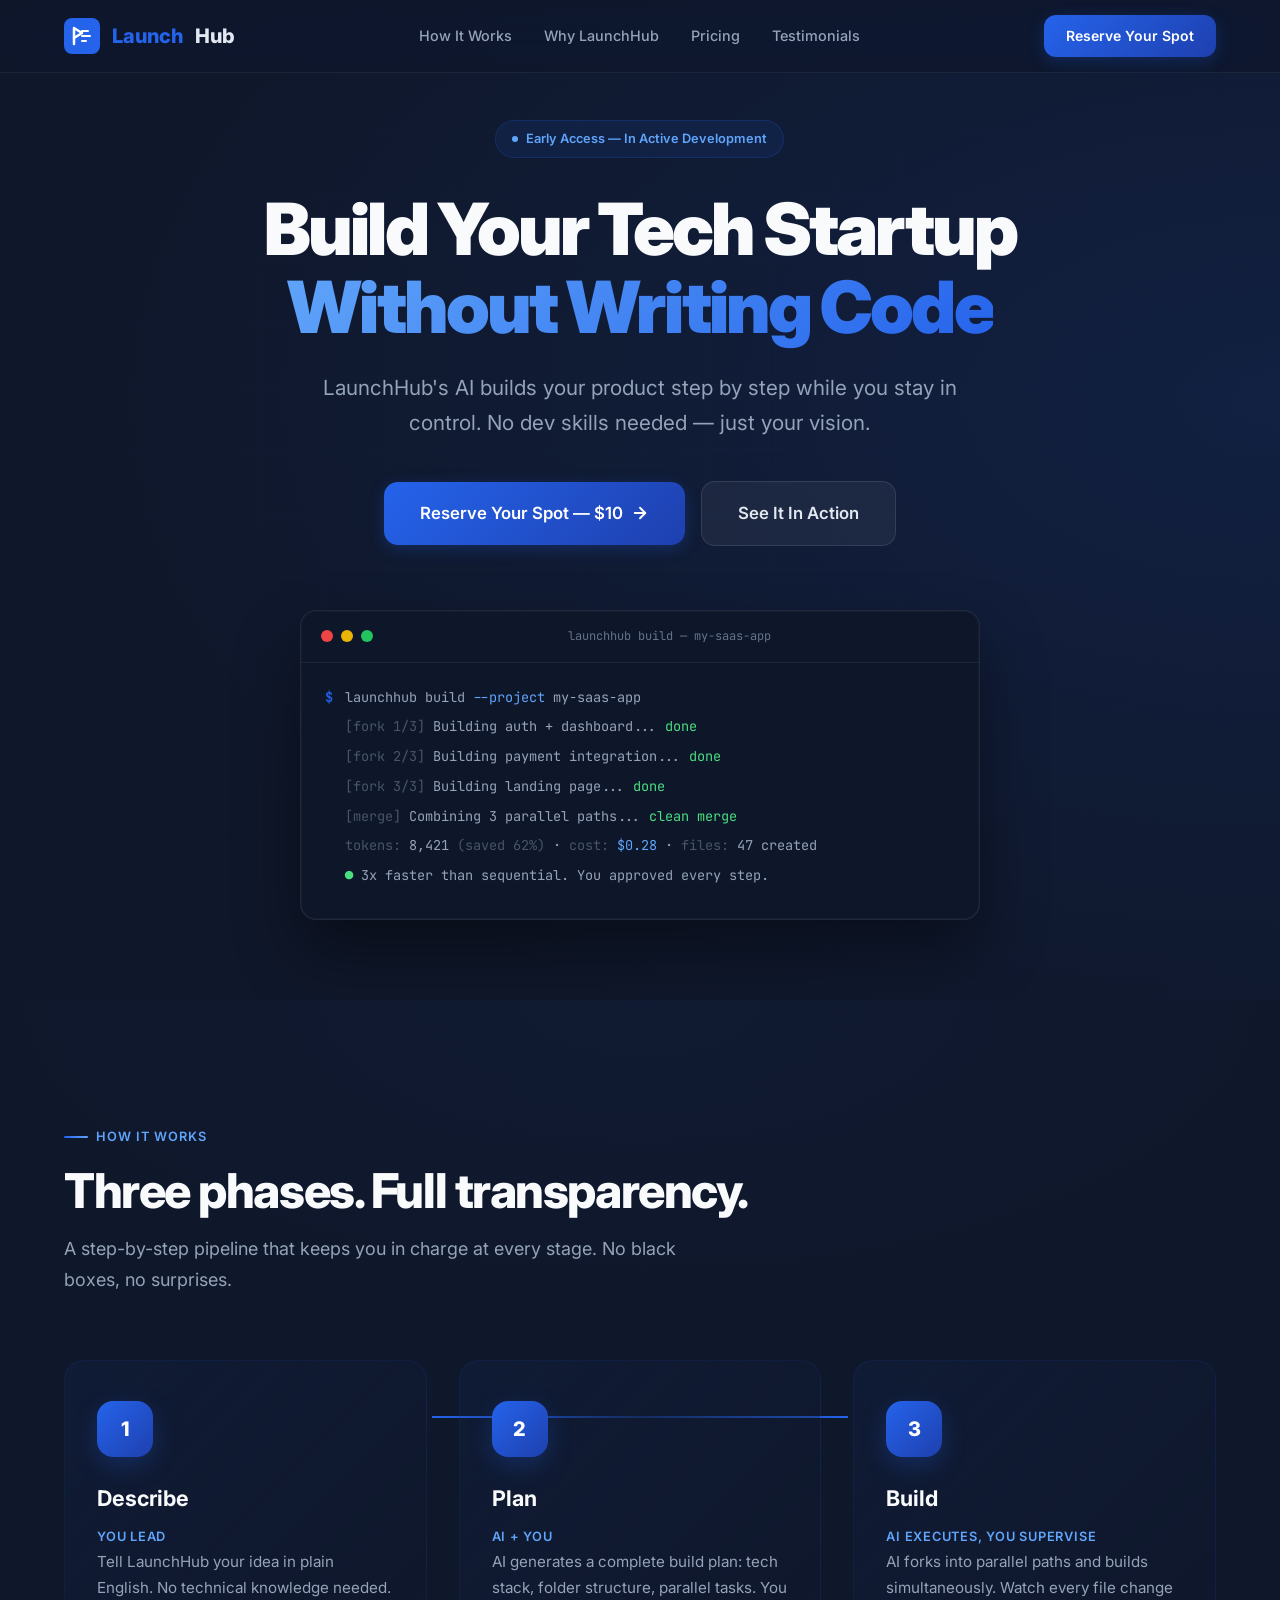
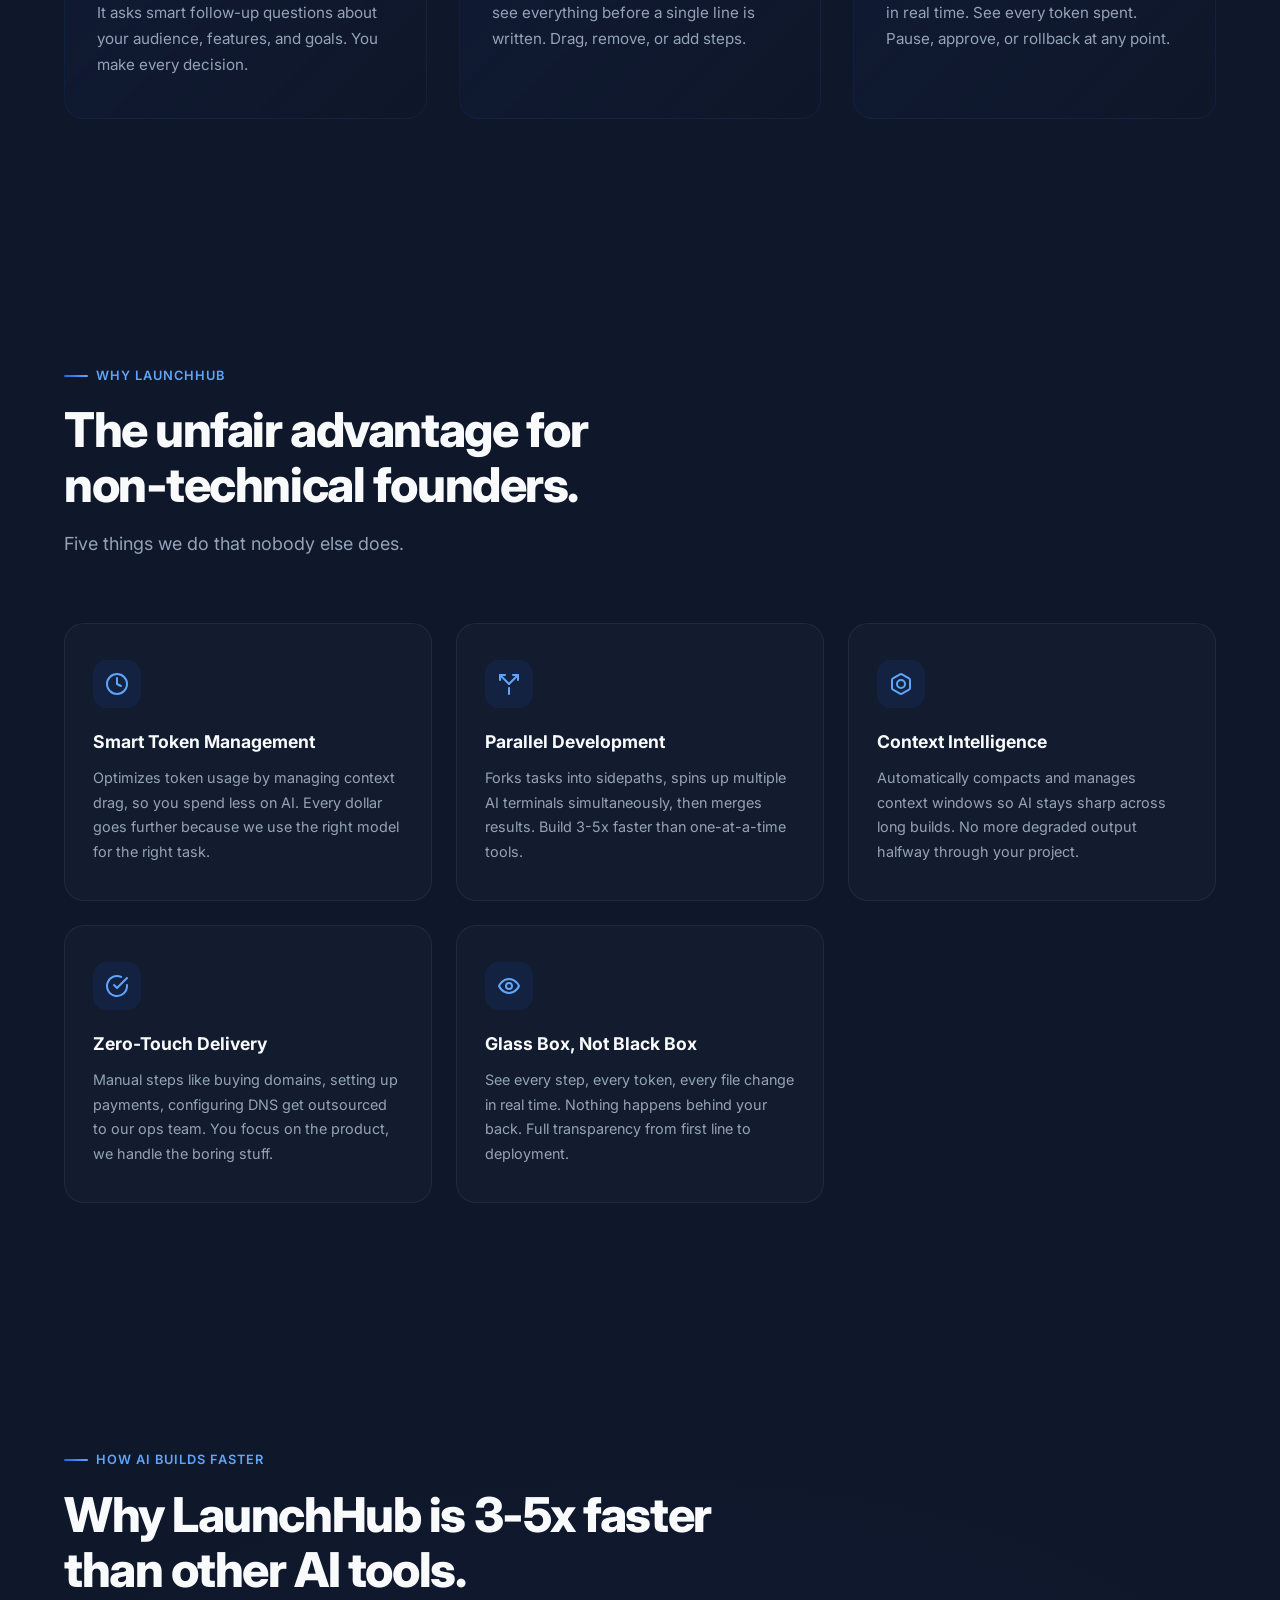
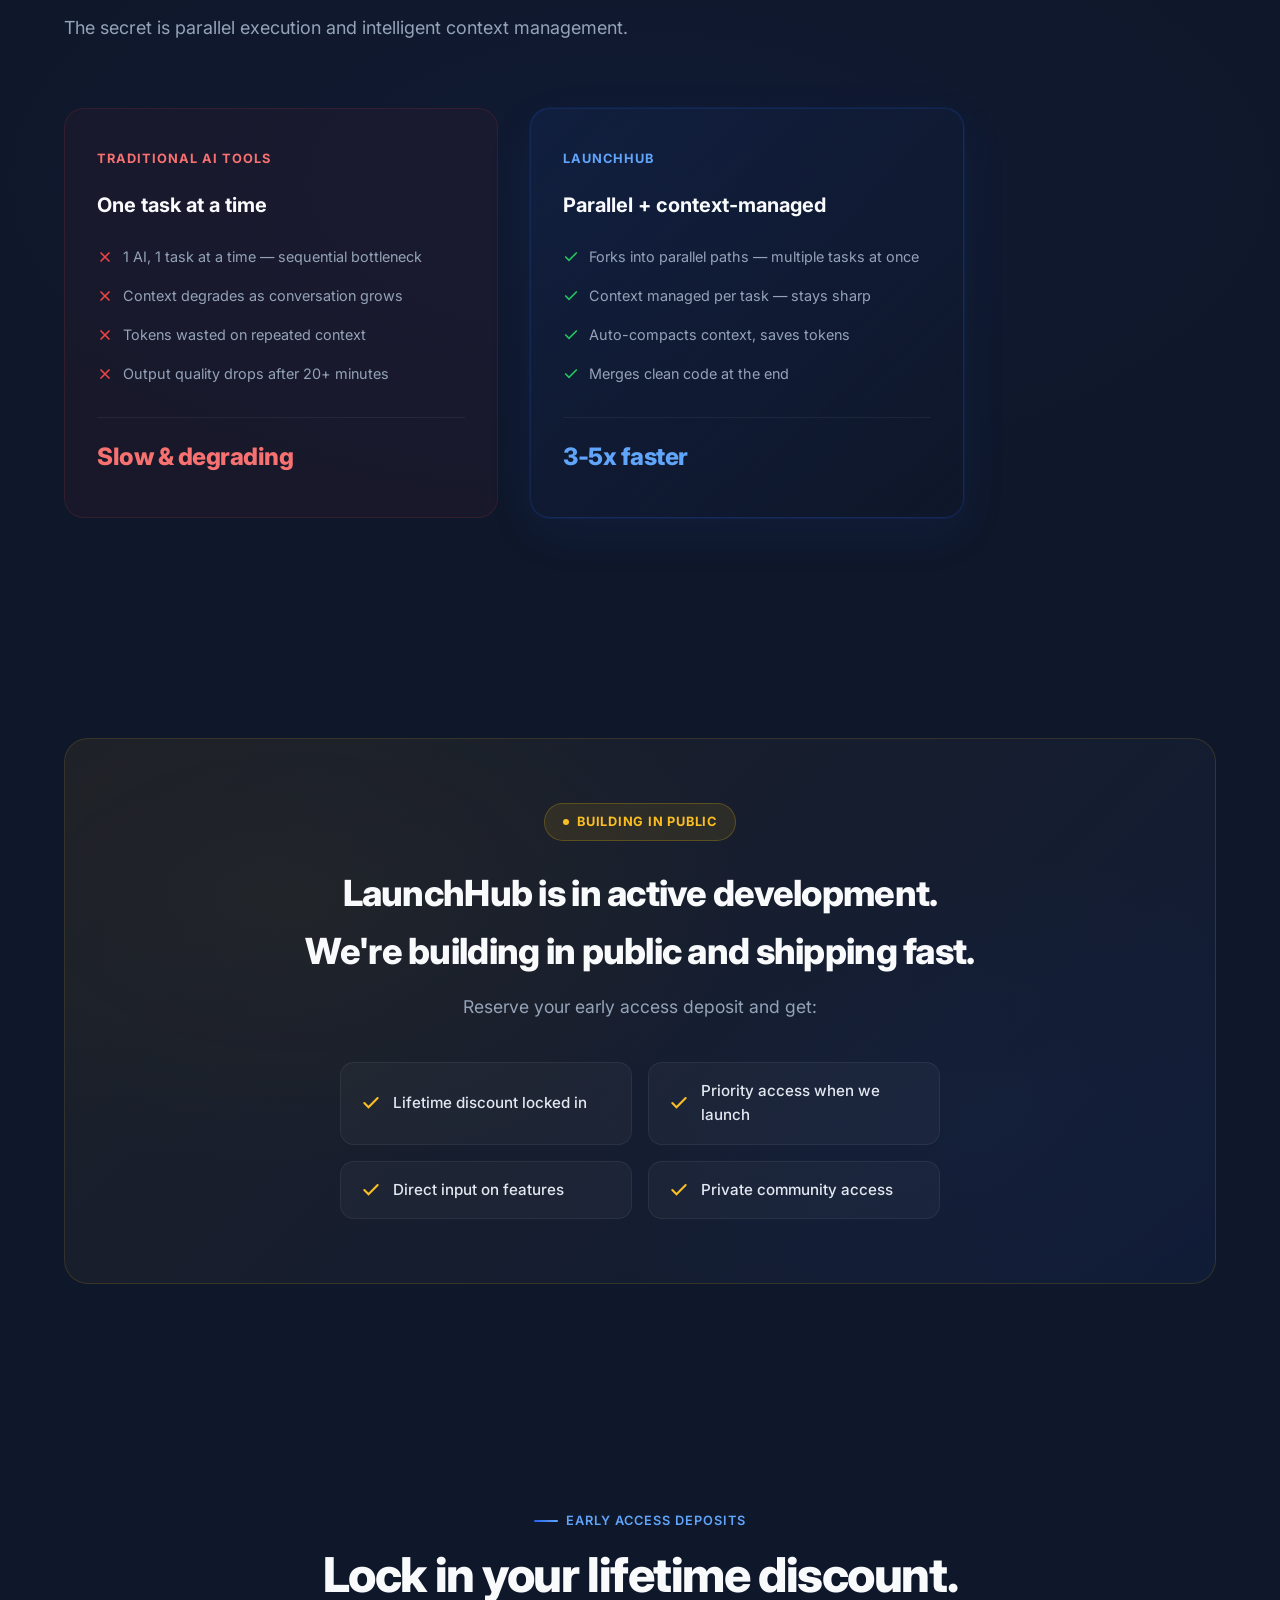
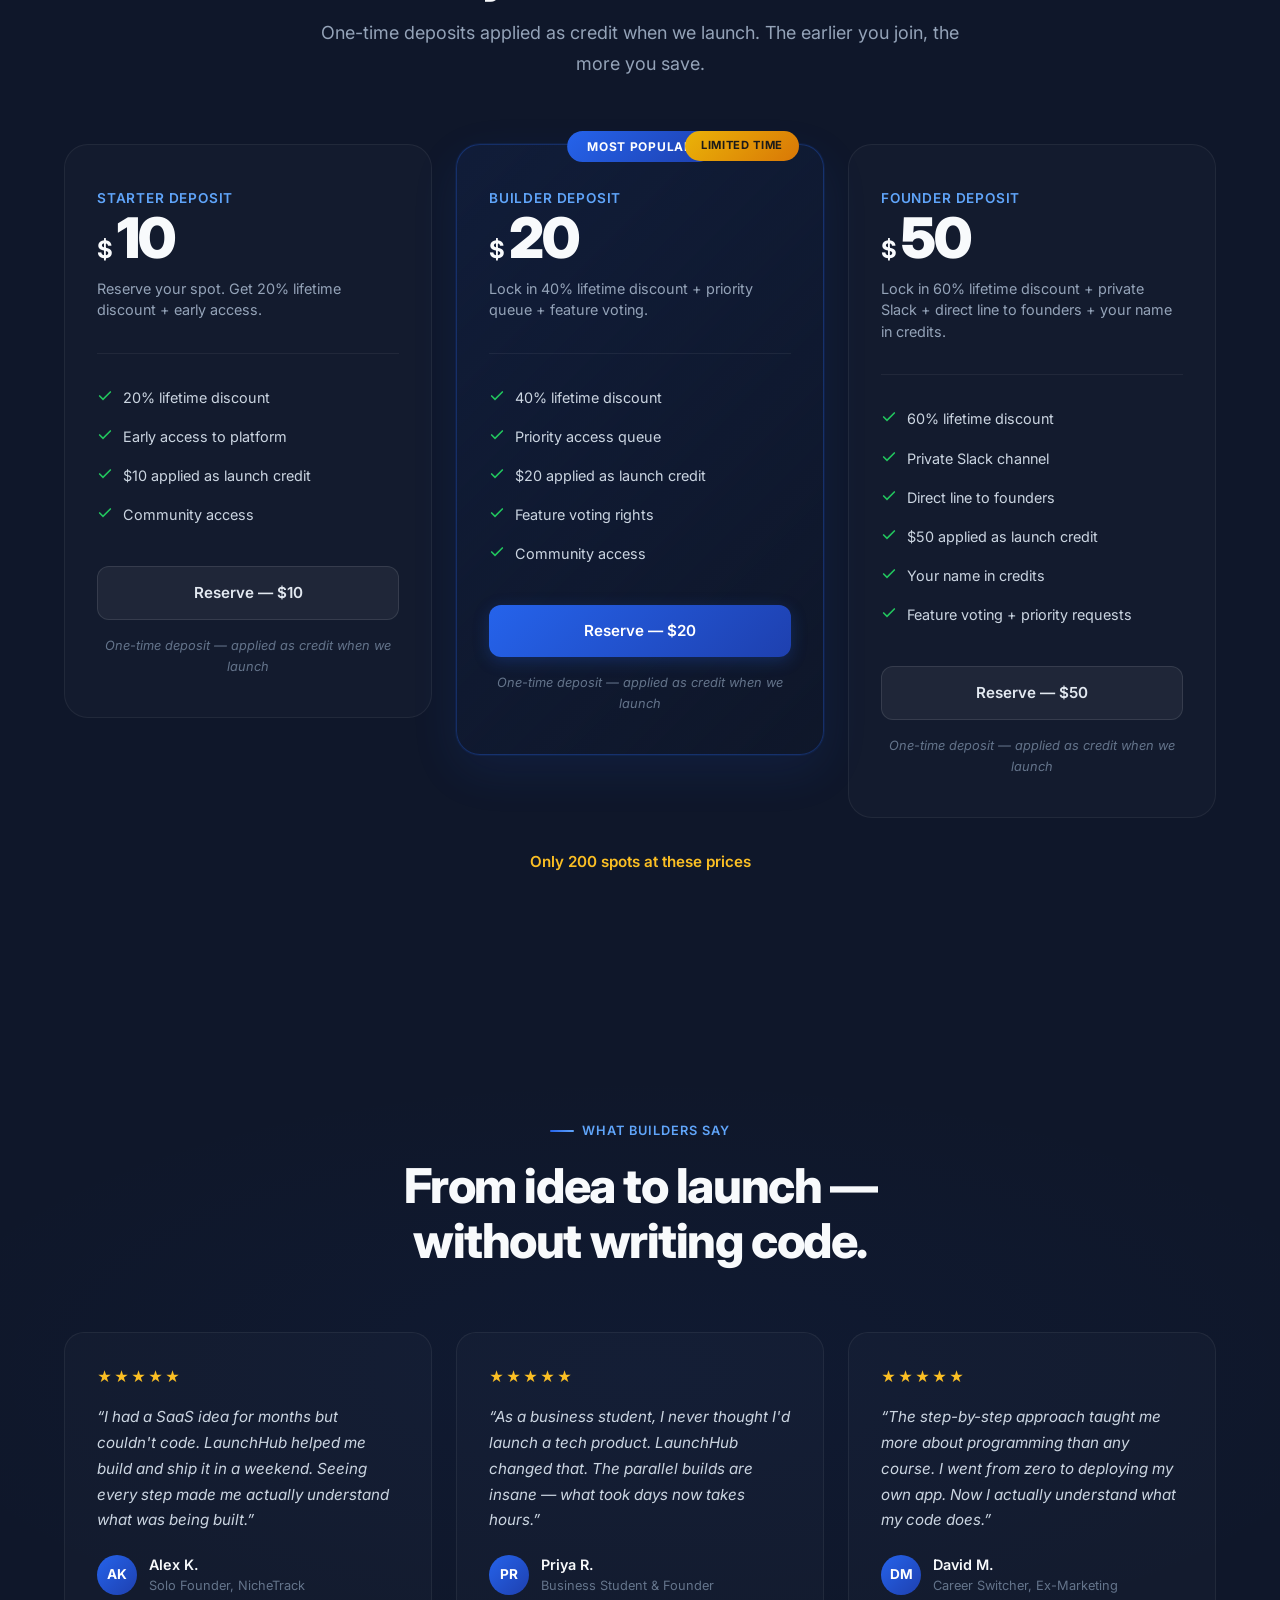
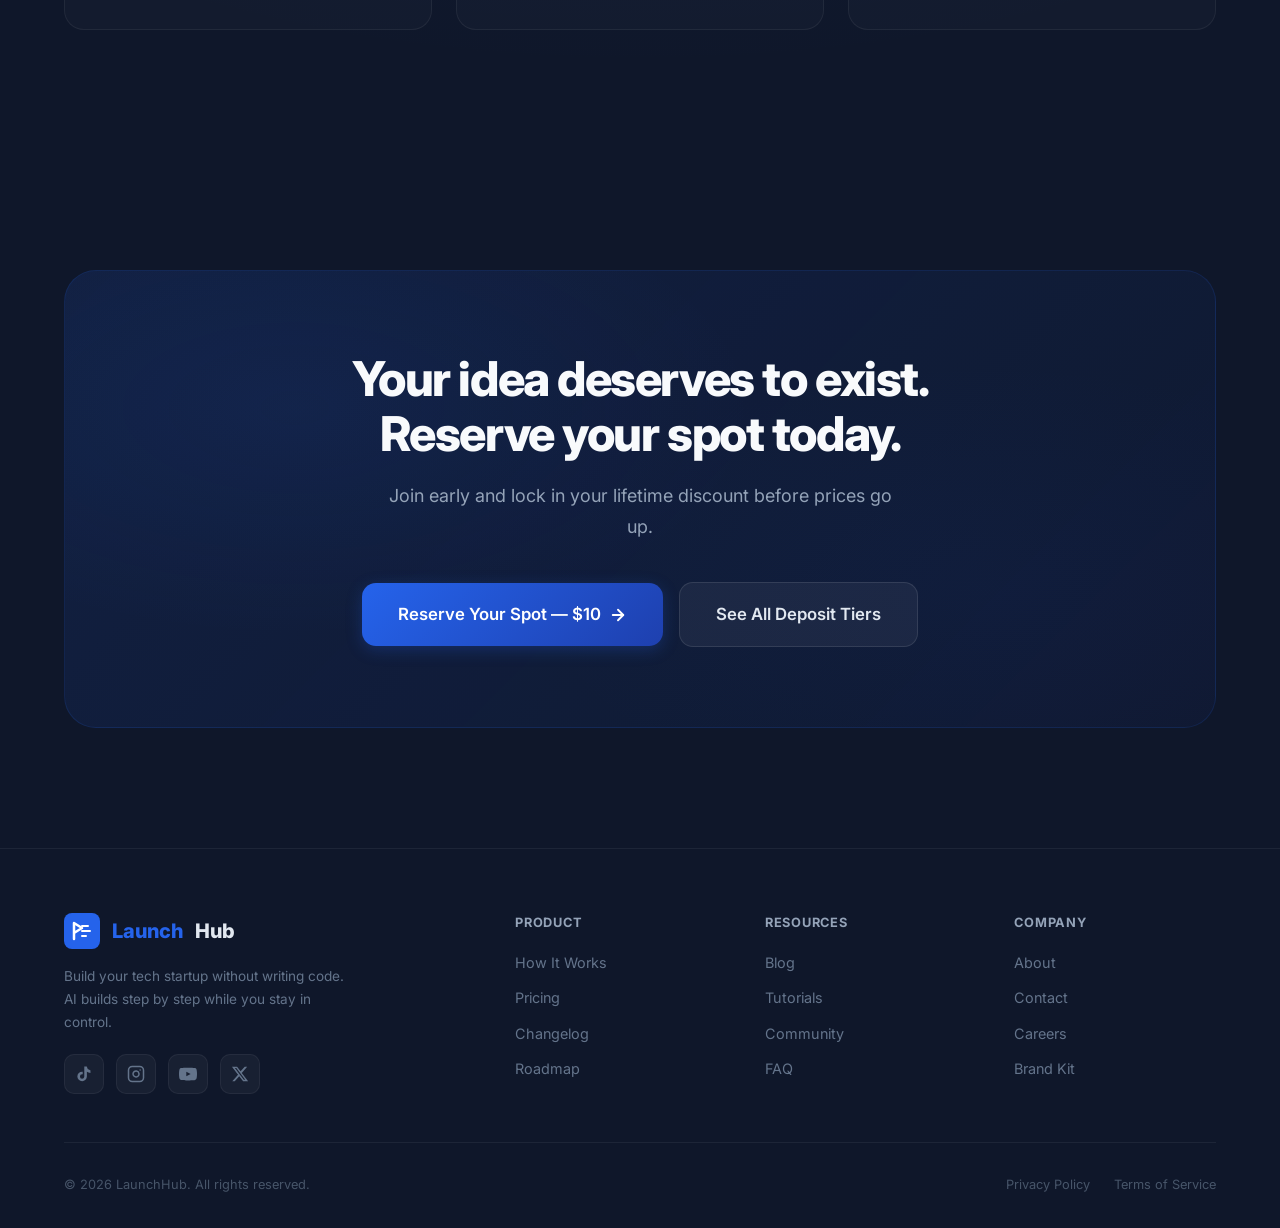
==== commit 2bb8ba2b: "Link demo page from landing page CTAs" ====
--- a/index.html
+++ b/index.html
@@ -693,7 +693,7 @@
         Reserve Your Spot &mdash; $10
         <svg width="18" height="18" viewBox="0 0 24 24" fill="none" stroke="currentColor" stroke-width="2.5" stroke-linecap="round" stroke-linejoin="round"><path d="M5 12h14"/><path d="m12 5 7 7-7 7"/></svg>
       </a>
-      <a href="#how-it-works" class="btn btn-secondary btn-large">See How It Works</a>
+      <a href="demo.html" class="btn btn-secondary btn-large">See It In Action</a>
     </div>
 
     <div class="hero-terminal">
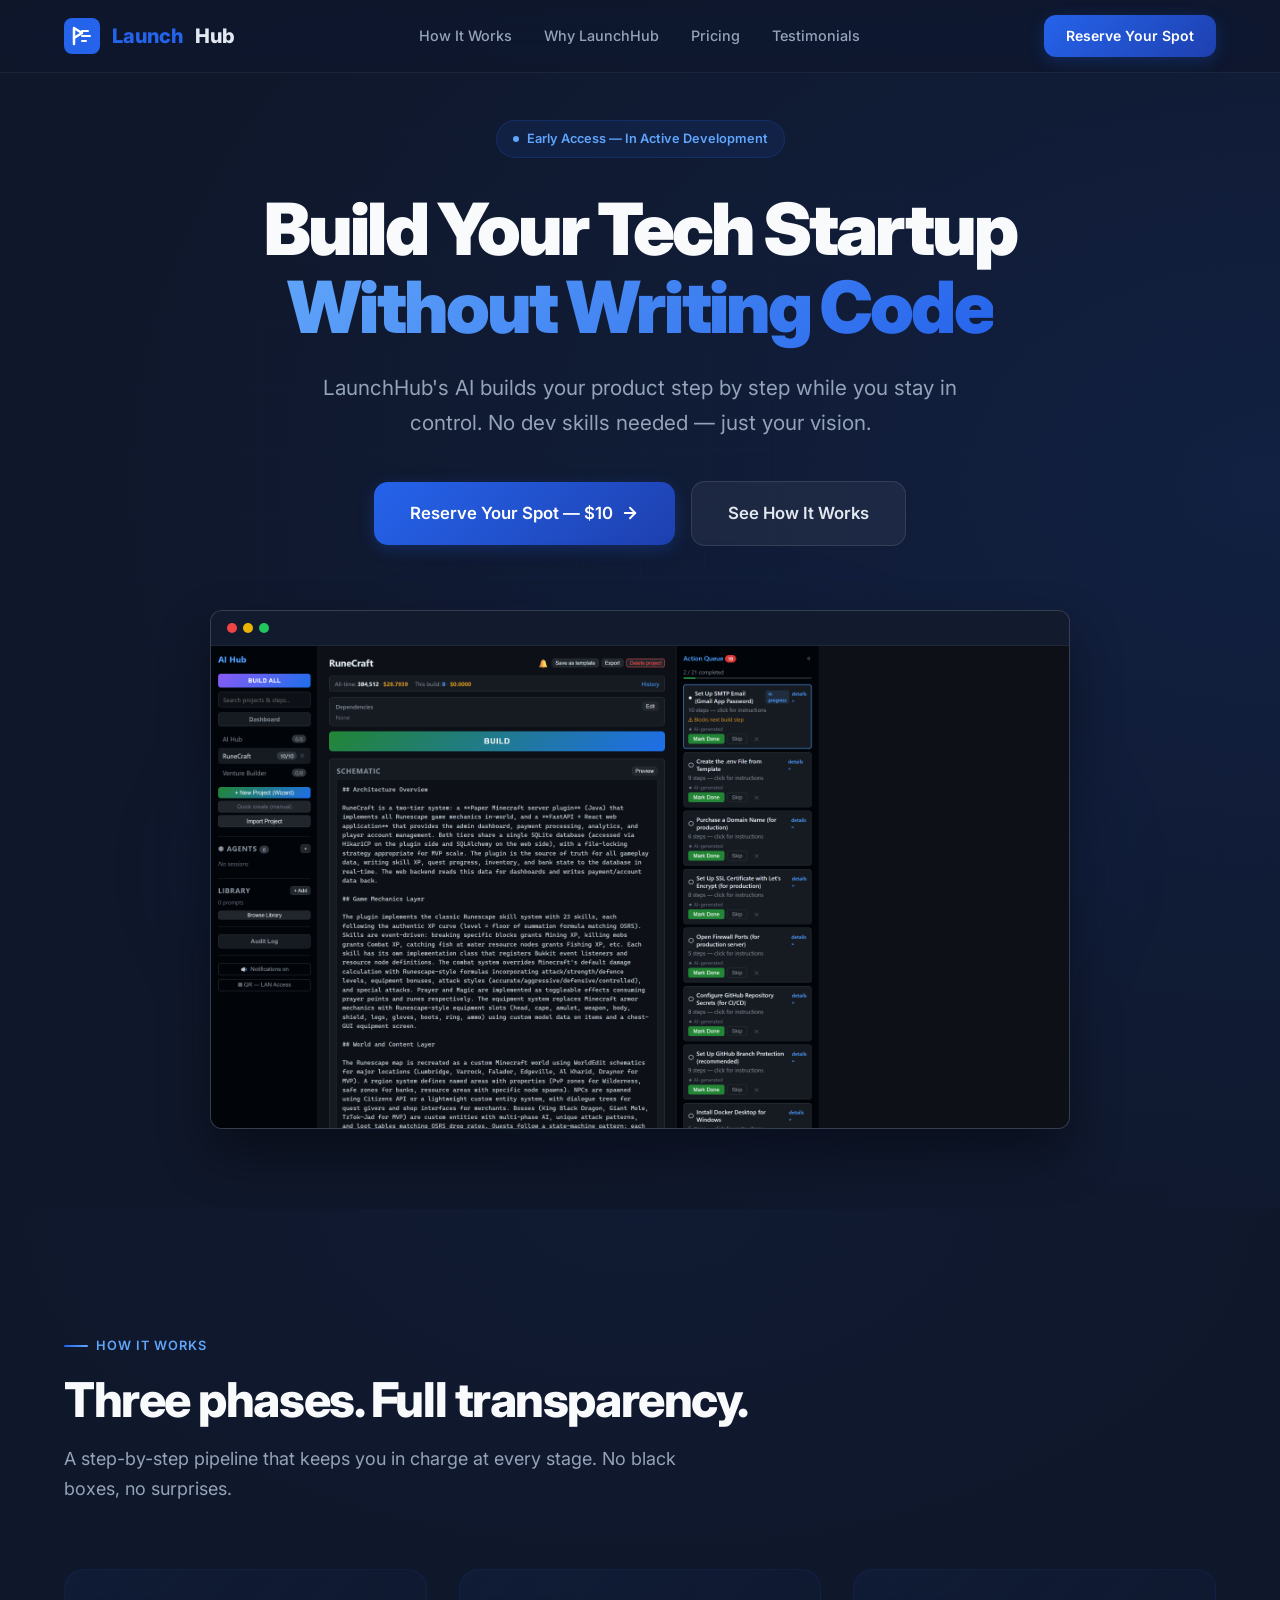
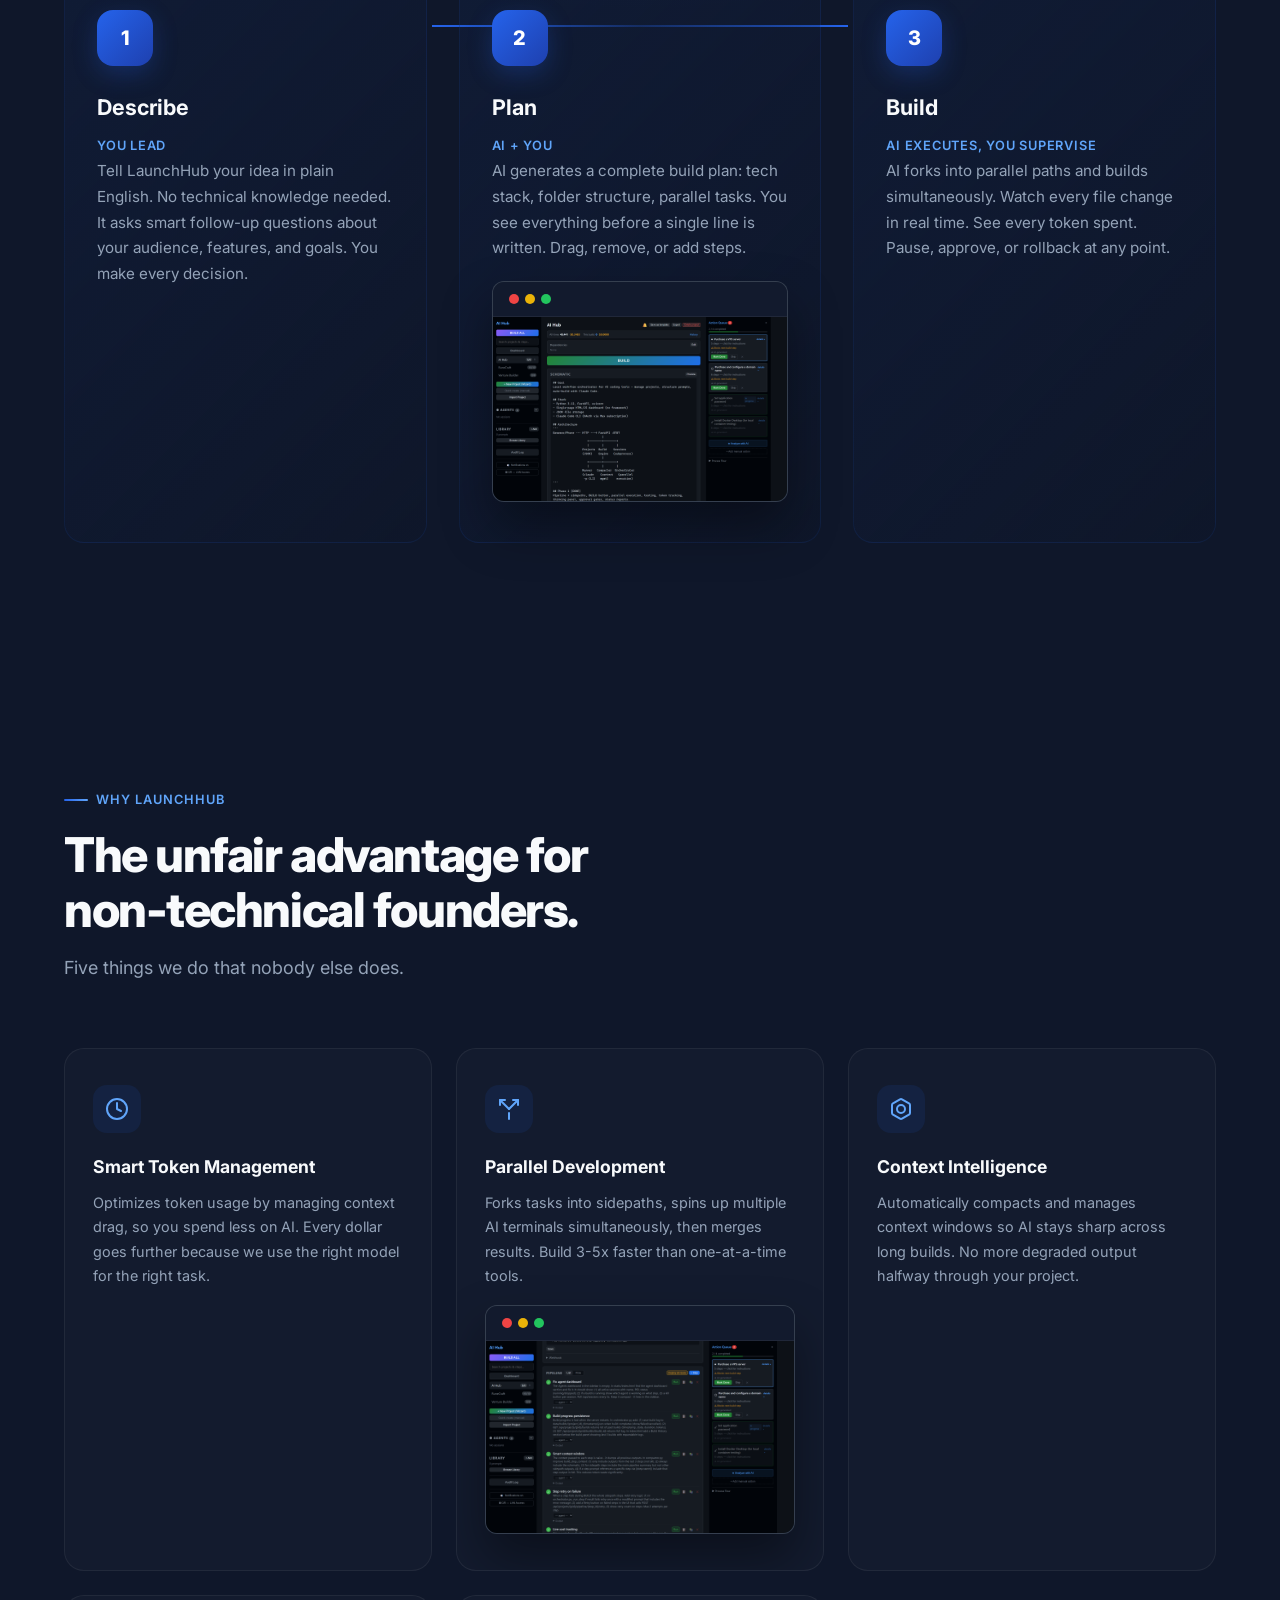
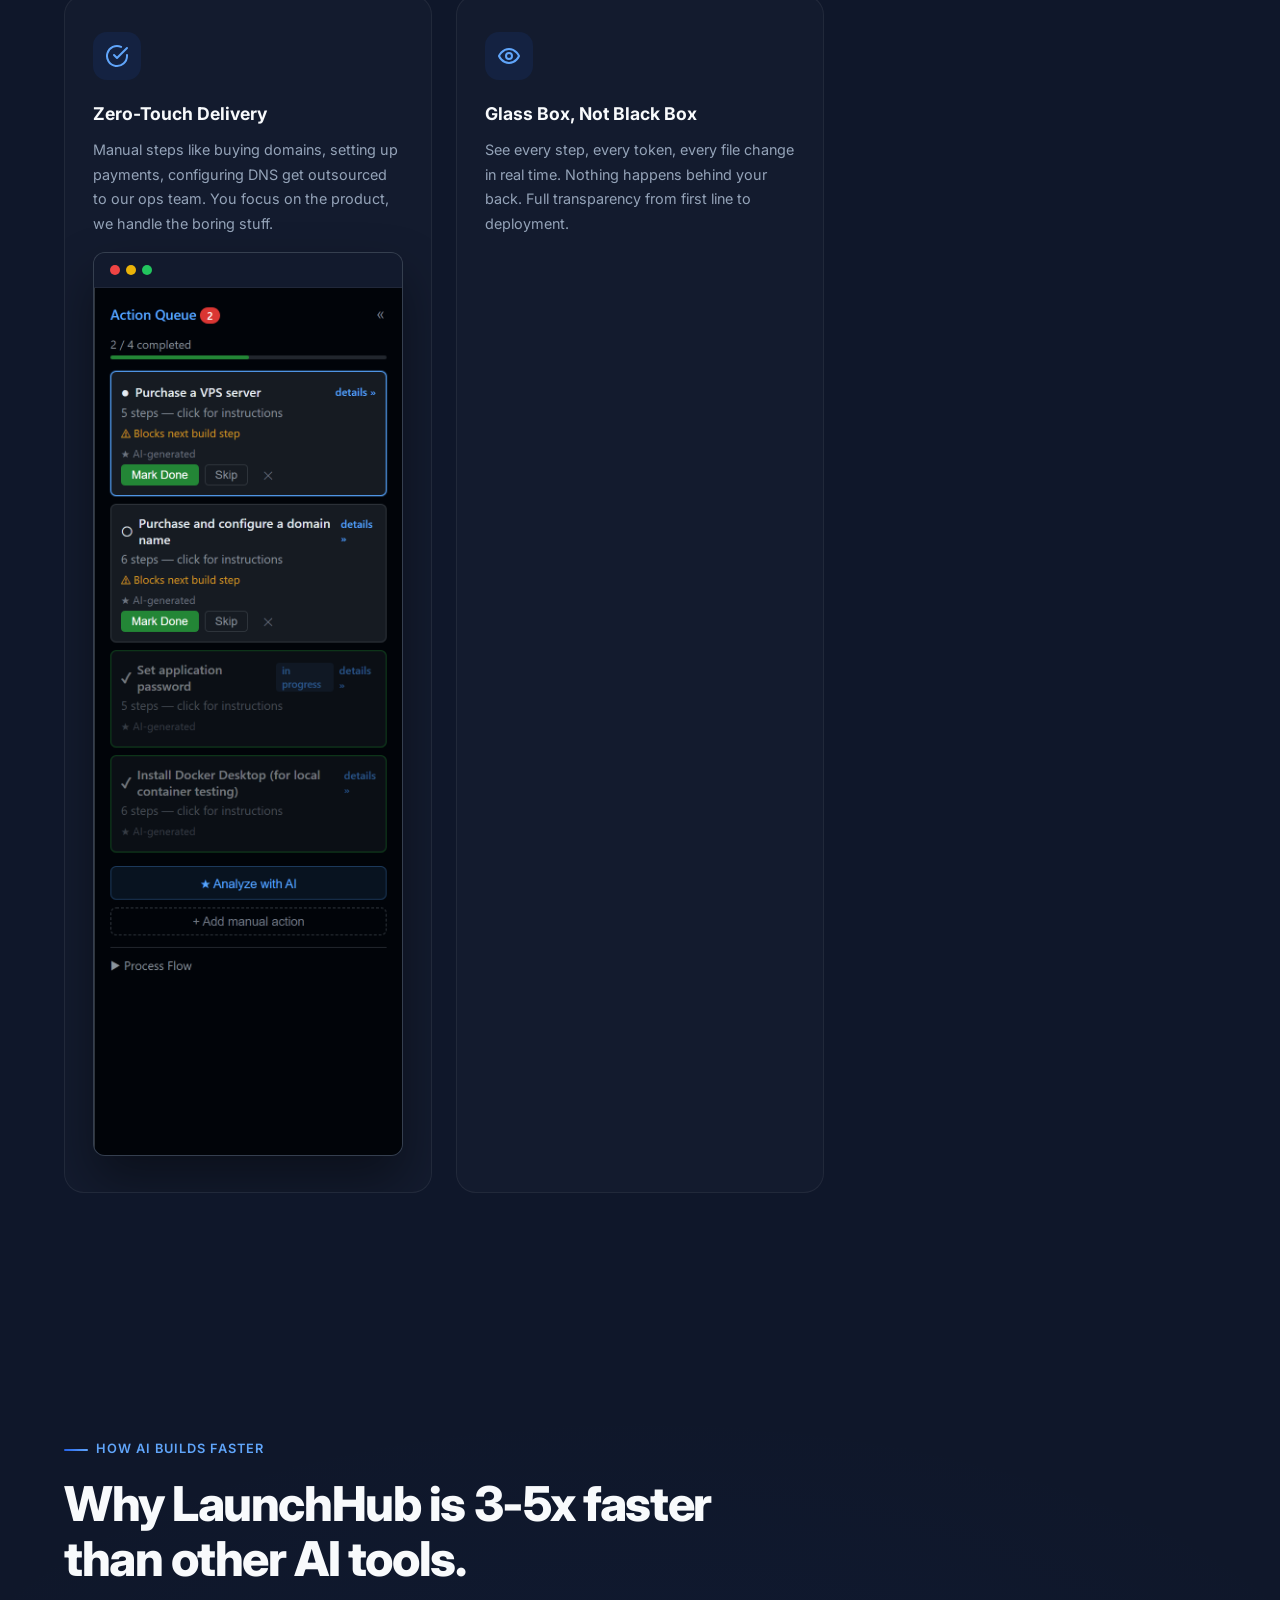
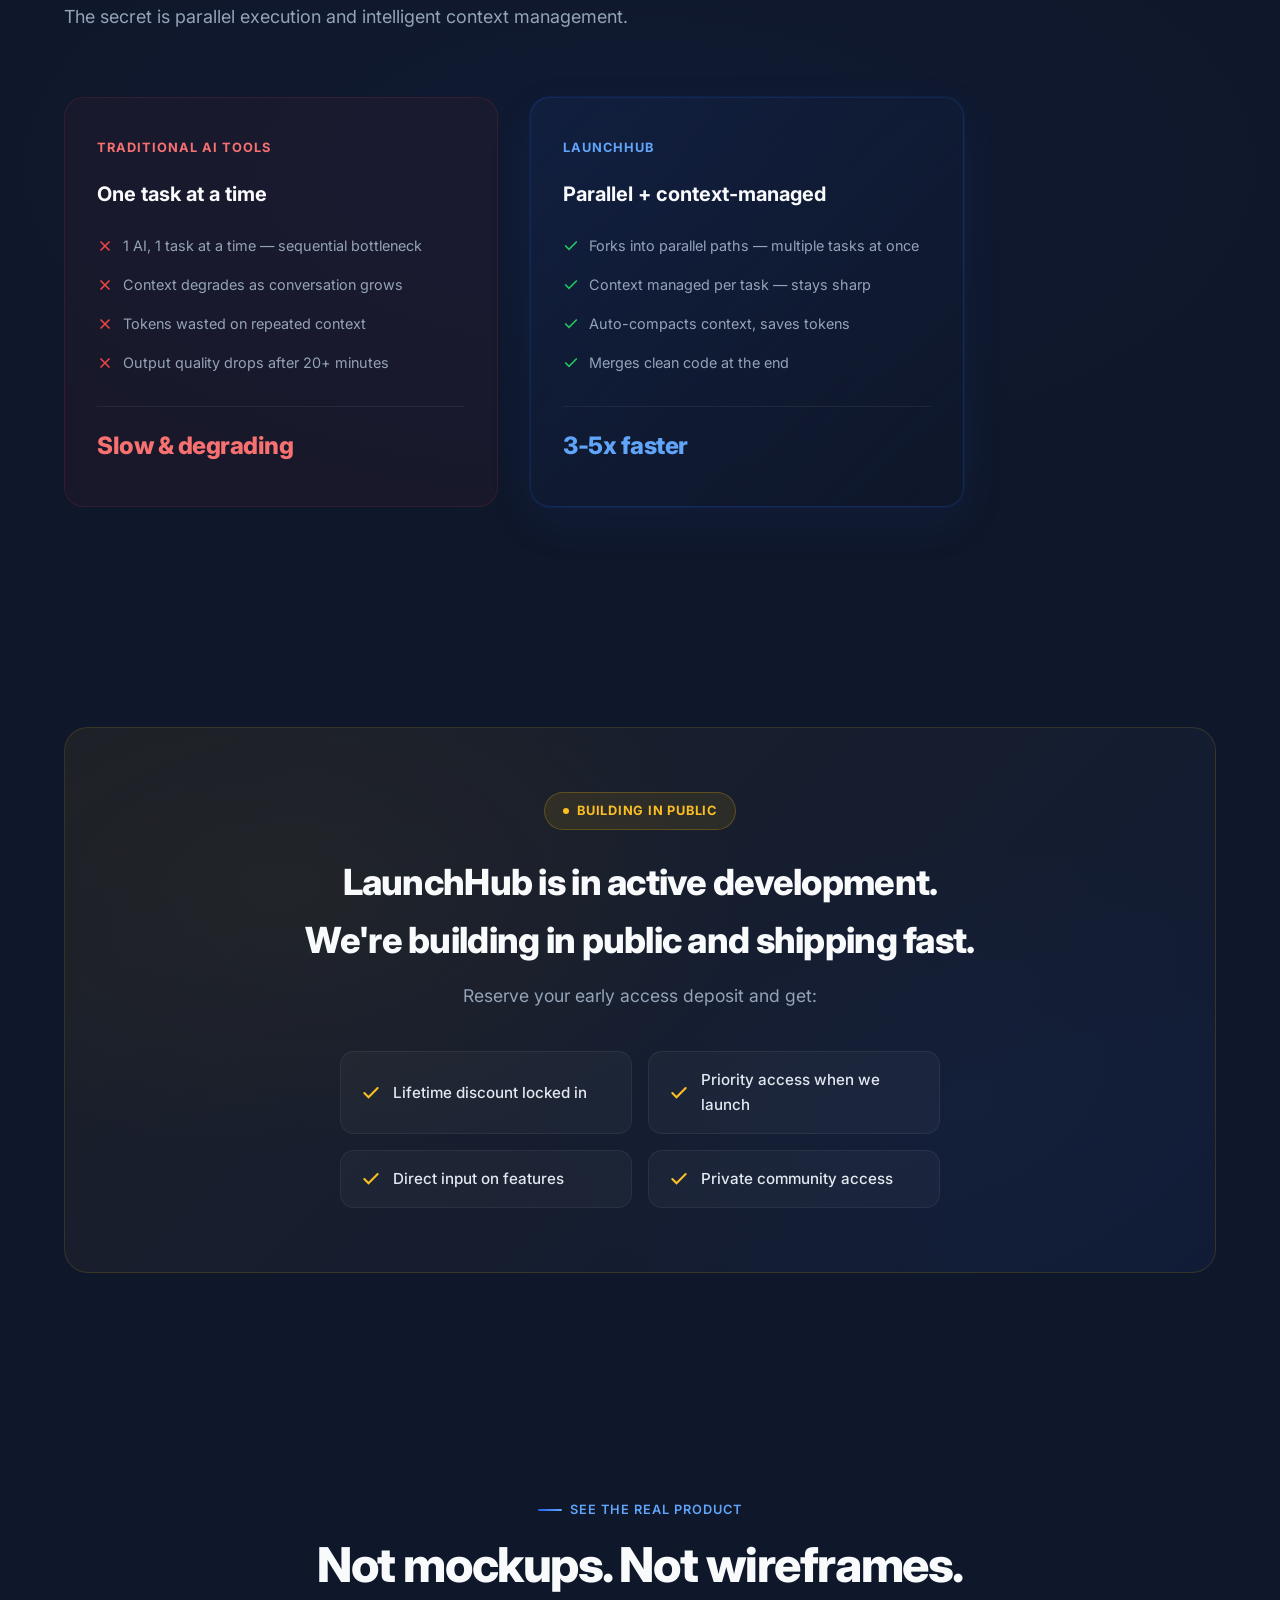
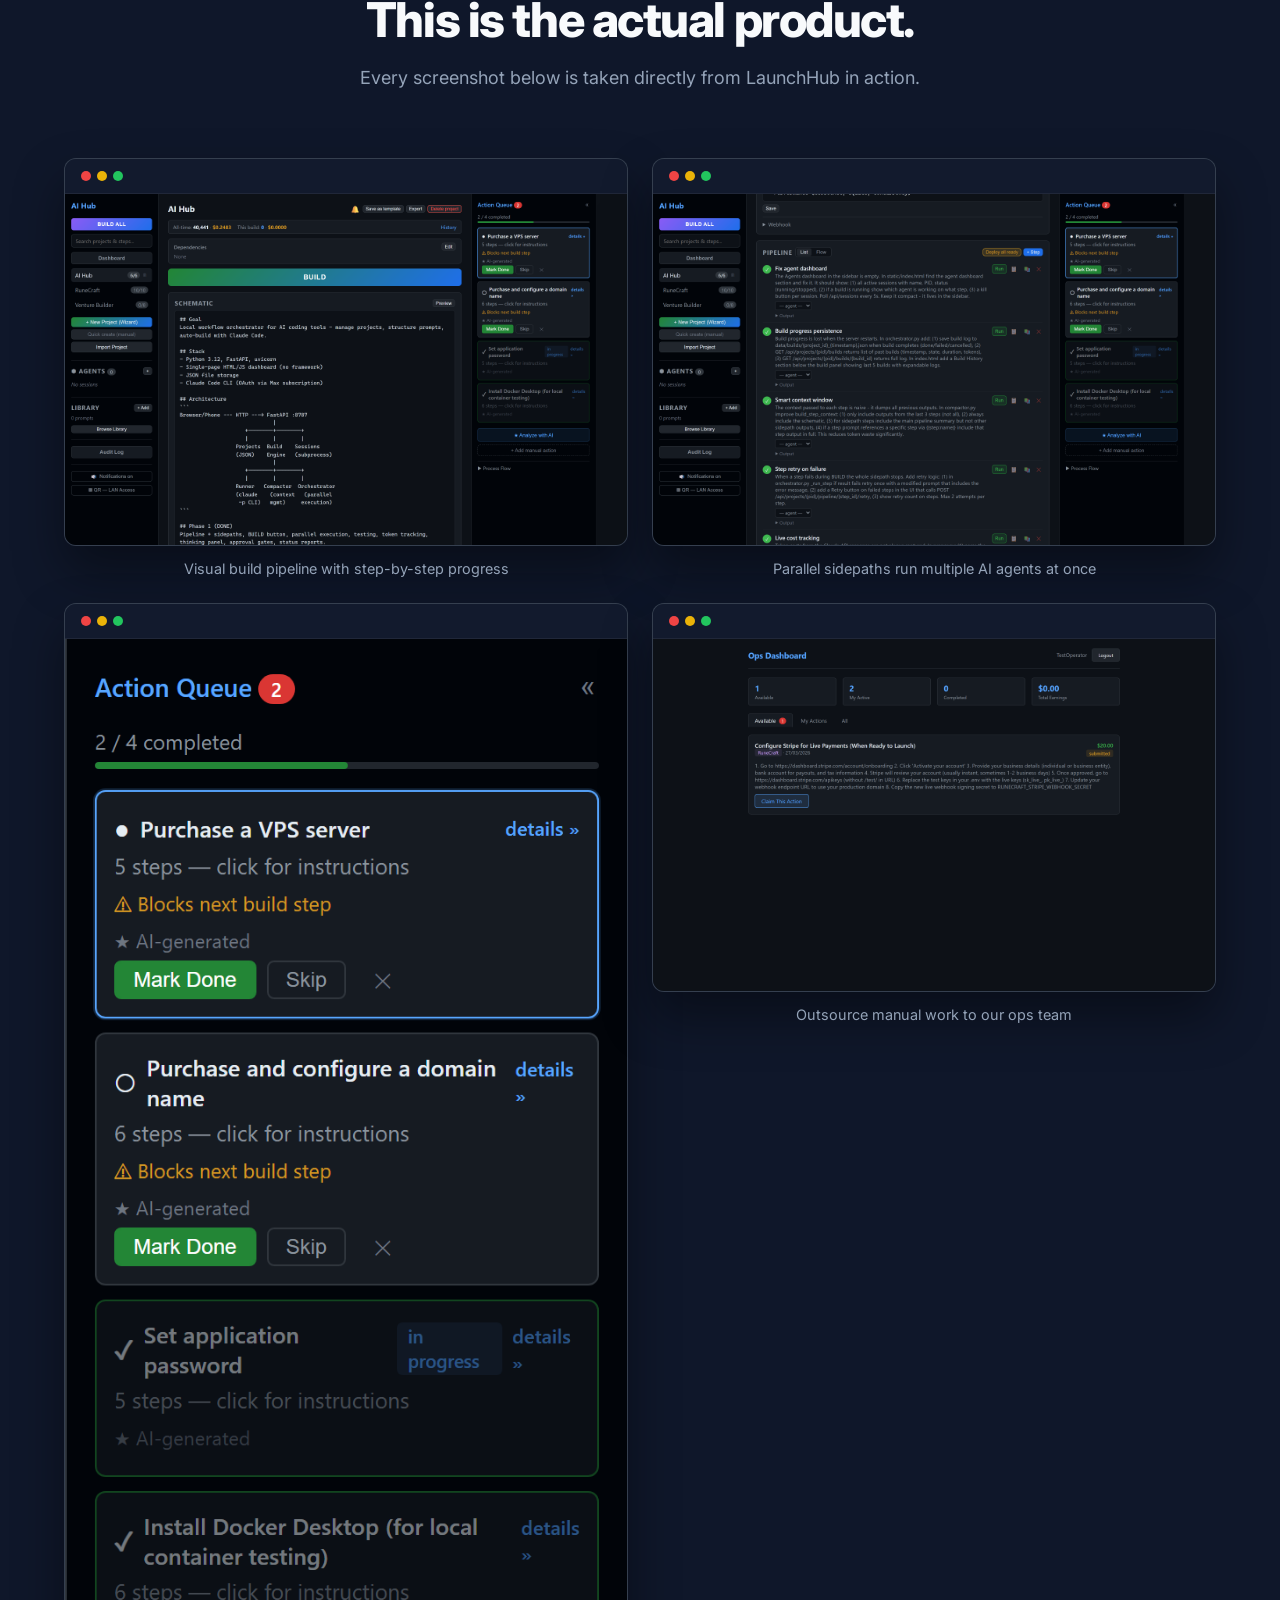
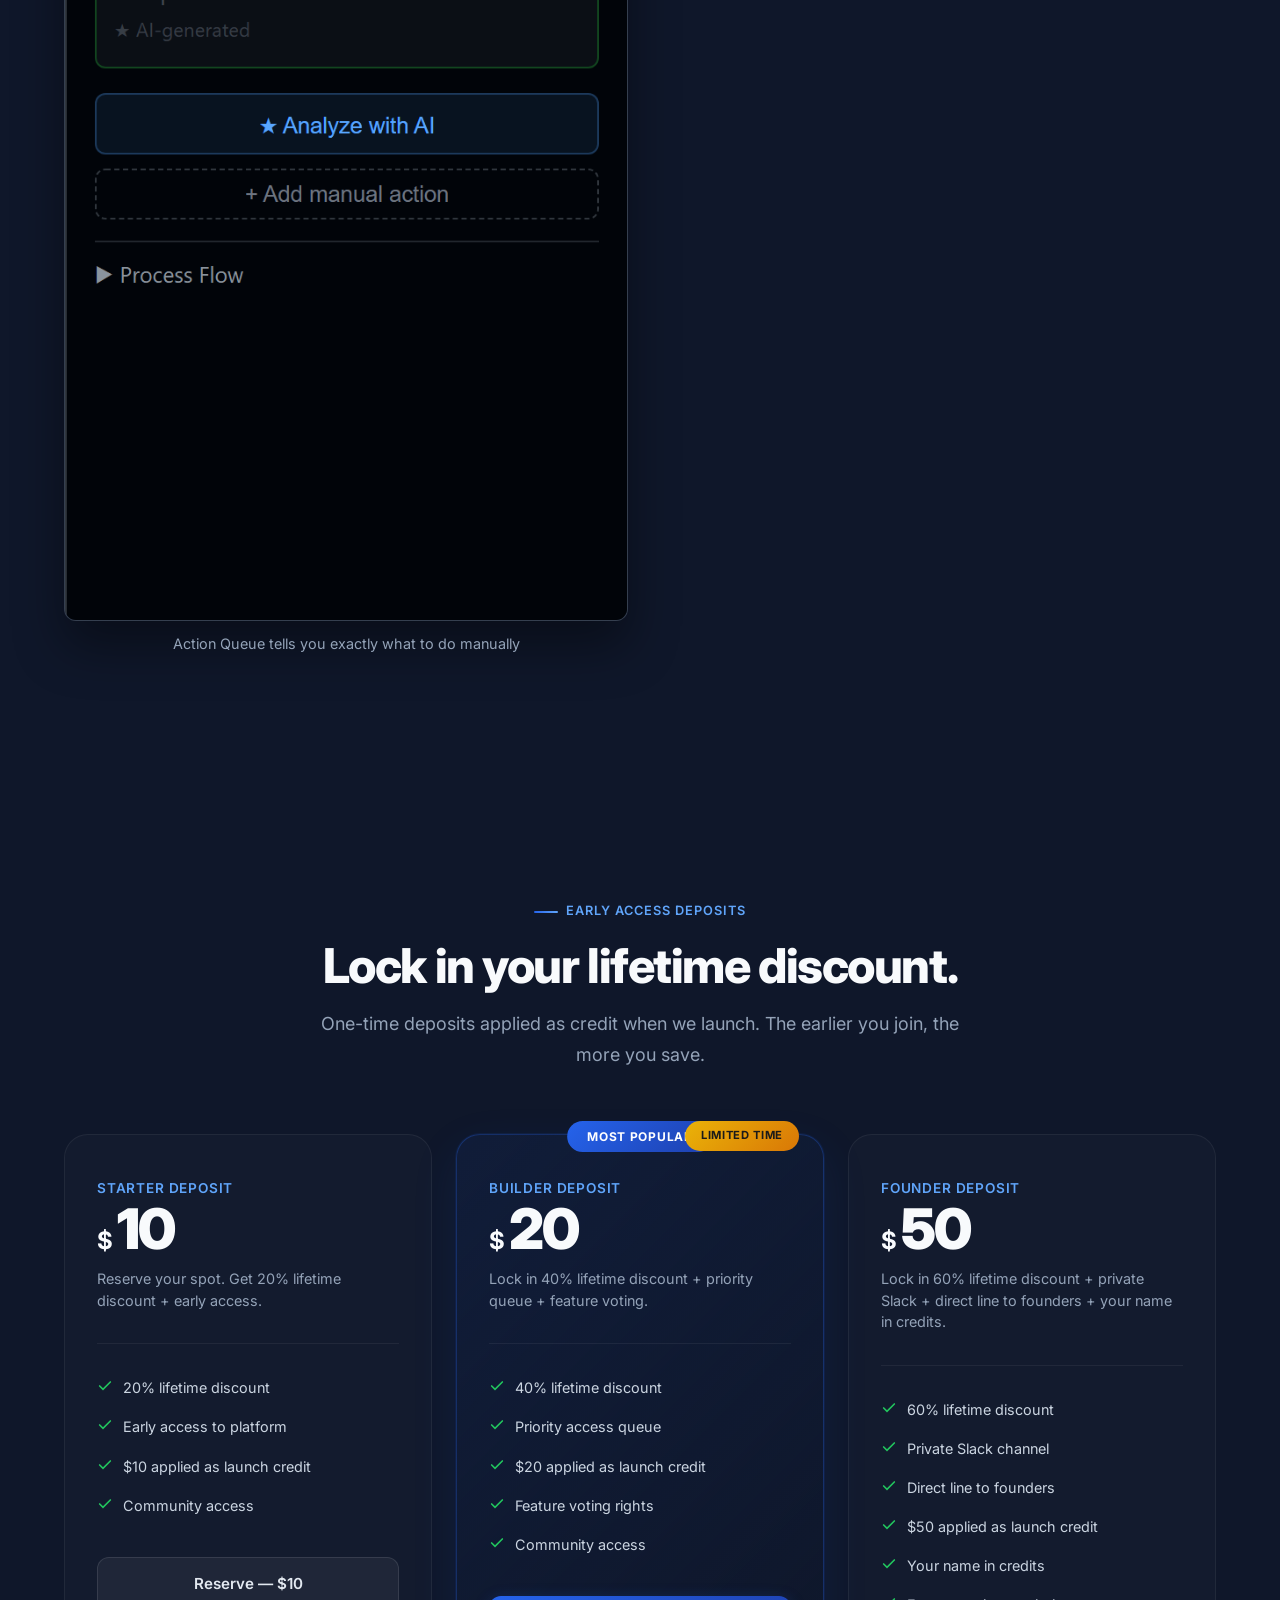
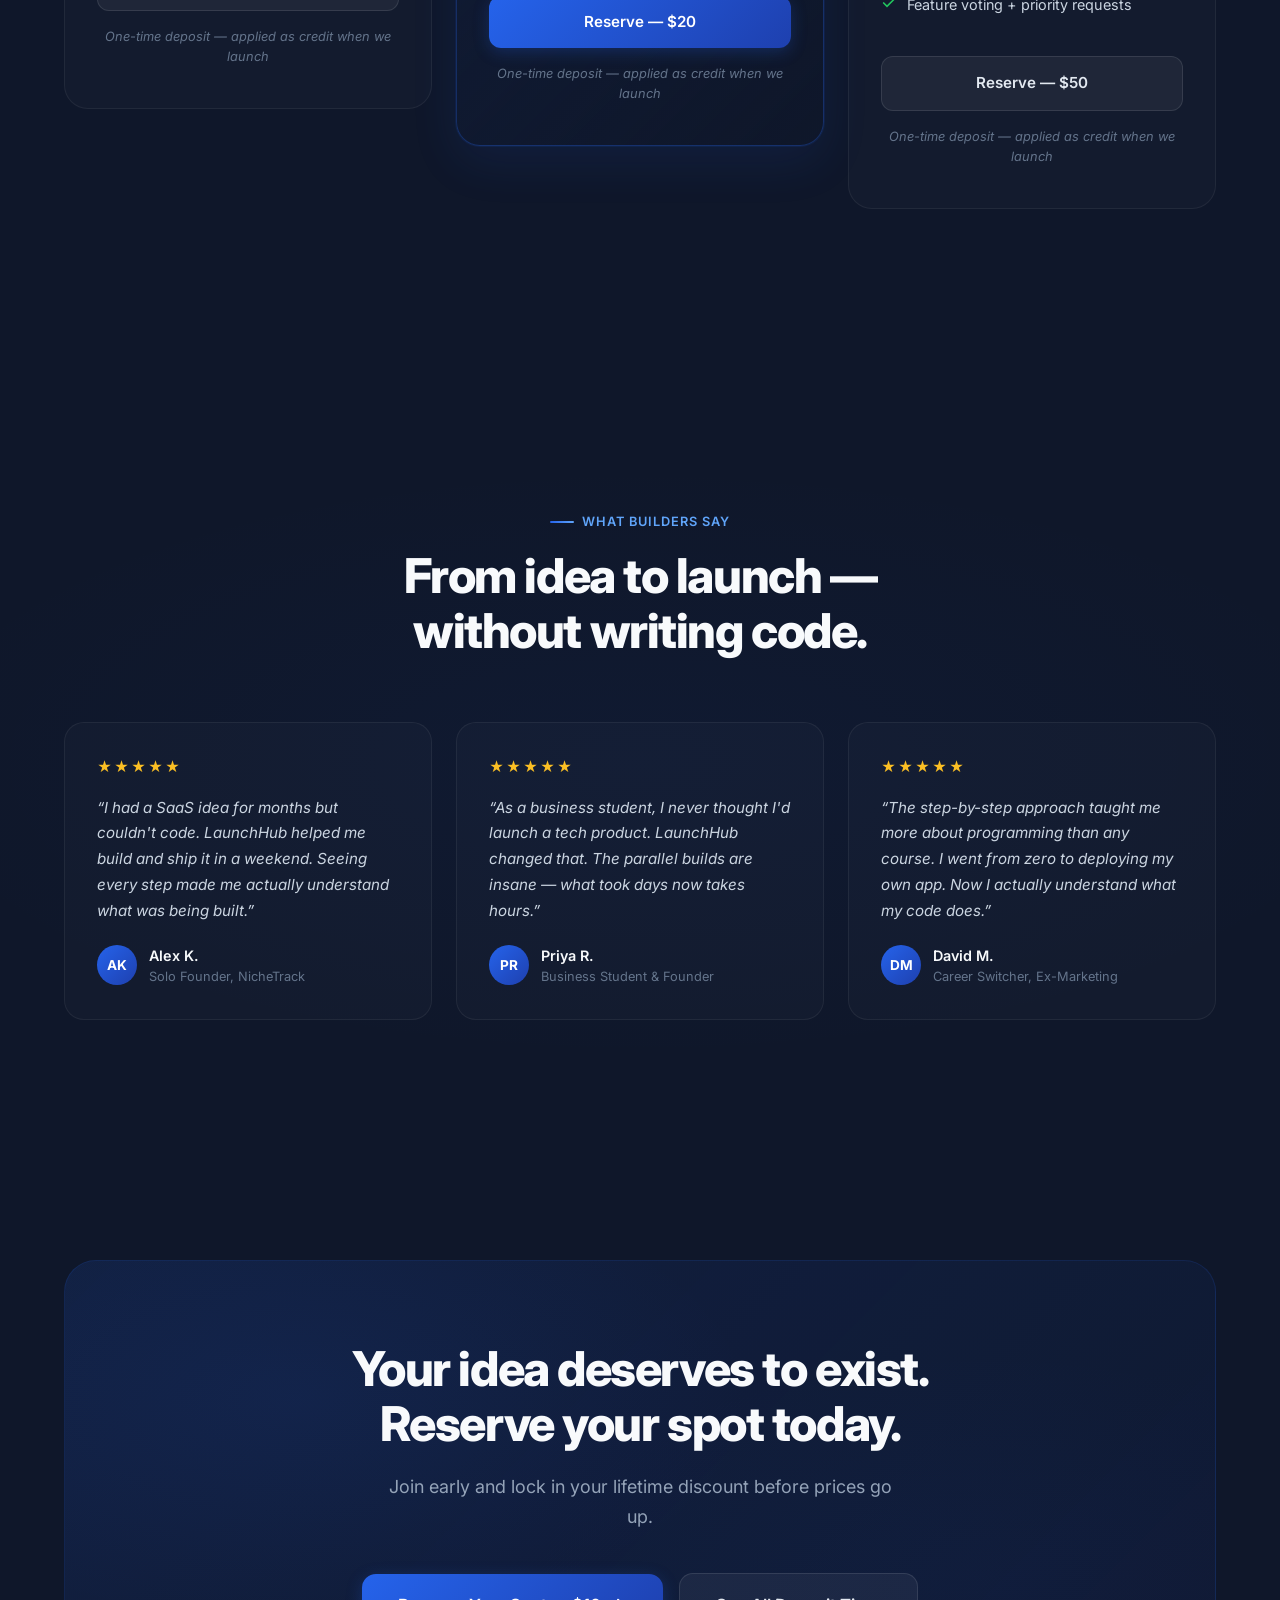
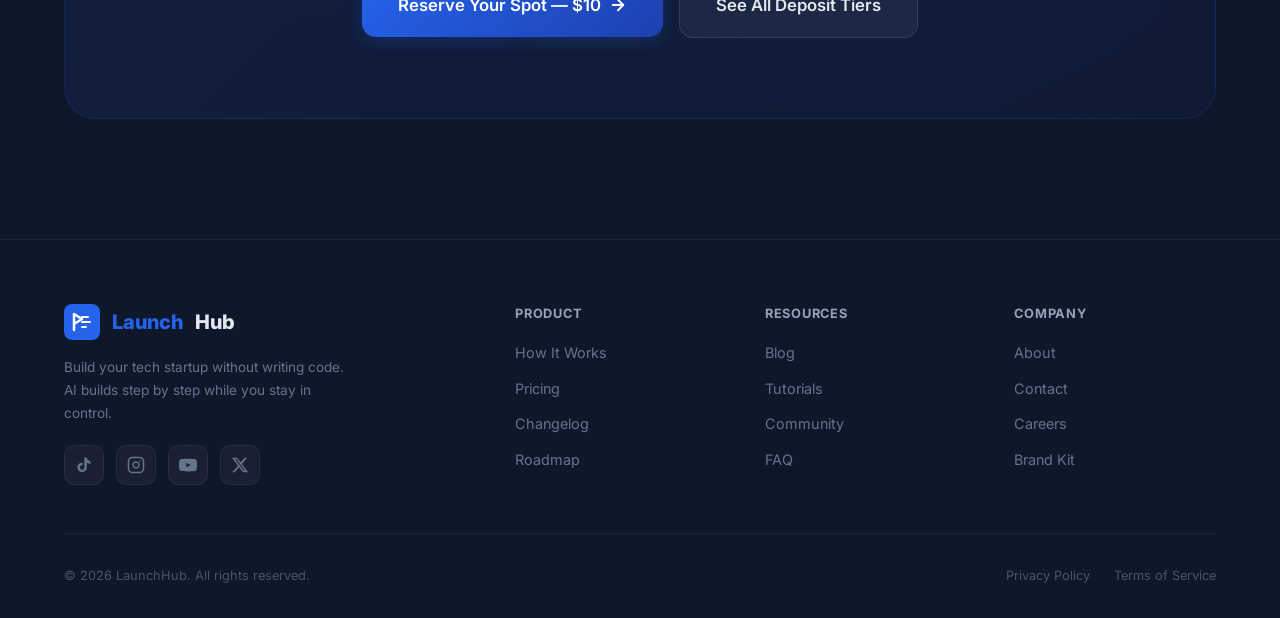
==== commit aefe2469: "Add real product screenshots to all landing pages and demo" ====
--- a/index.html
+++ b/index.html
@@ -615,8 +615,87 @@
 .footer-bottom-links a { color: #475569; transition: color 0.2s; }
 .footer-bottom-links a:hover { color: #94A3B8; }
 
+/* ========== BROWSER FRAME MOCKUP ========== */
+.browser-frame {
+  background: #1E293B;
+  border: 1px solid rgba(255,255,255,0.1);
+  border-radius: 12px;
+  overflow: hidden;
+  box-shadow: 0 25px 50px rgba(0,0,0,0.4);
+}
+.browser-frame-header {
+  display: flex;
+  align-items: center;
+  gap: 6px;
+  padding: 12px 16px;
+  background: rgba(15,23,42,0.8);
+  border-bottom: 1px solid rgba(255,255,255,0.06);
+}
+.browser-dot {
+  width: 10px;
+  height: 10px;
+  border-radius: 50%;
+}
+.browser-dot:nth-child(1) { background: #EF4444; }
+.browser-dot:nth-child(2) { background: #EAB308; }
+.browser-dot:nth-child(3) { background: #22C55E; }
+.browser-frame img {
+  width: 100%;
+  display: block;
+}
+.hero-screenshot {
+  margin-top: 64px;
+  max-width: 900px;
+  margin-left: auto;
+  margin-right: auto;
+  position: relative;
+  animation: fadeInUp 0.8s ease both 0.8s;
+  opacity: 0;
+}
+.hero-screenshot::before {
+  content: '';
+  position: absolute;
+  inset: -40px;
+  background: radial-gradient(ellipse 60% 50% at 50% 50%, rgba(37, 99, 235, 0.15), transparent);
+  z-index: -1;
+  border-radius: 50%;
+  filter: blur(40px);
+}
+.screenshot-caption {
+  text-align: center;
+  font-size: 0.85rem;
+  color: #64748B;
+  margin-top: 12px;
+  font-style: italic;
+}
+.step-screenshot {
+  margin-top: 20px;
+}
+.usp-screenshot {
+  margin-top: 16px;
+}
+/* ========== SEE THE REAL PRODUCT ========== */
+.real-product-section { padding: 120px 0; position: relative; }
+.real-product-grid {
+  display: grid;
+  grid-template-columns: repeat(2, 1fr);
+  gap: 24px;
+  margin-top: 64px;
+}
+.real-product-item .browser-frame {
+  margin-bottom: 0;
+}
+.real-product-caption {
+  text-align: center;
+  font-size: 0.9rem;
+  color: #94A3B8;
+  margin-top: 12px;
+  line-height: 1.5;
+}
+
 /* ========== RESPONSIVE ========== */
 @media (max-width: 1024px) {
+  .real-product-grid { grid-template-columns: repeat(2, 1fr); }
   .steps-grid, .usp-grid, .pricing-grid, .testimonials-grid {
     grid-template-columns: repeat(2, 1fr);
   }
@@ -644,6 +723,7 @@
   .footer-bottom { flex-direction: column; gap: 16px; text-align: center; }
   .hero { min-height: auto; padding: 120px 24px 64px; }
   .price-card.popular { order: -1; }
+  .real-product-grid { grid-template-columns: 1fr; }
 }
 </style>
 </head>
@@ -693,47 +773,17 @@
         Reserve Your Spot &mdash; $10
         <svg width="18" height="18" viewBox="0 0 24 24" fill="none" stroke="currentColor" stroke-width="2.5" stroke-linecap="round" stroke-linejoin="round"><path d="M5 12h14"/><path d="m12 5 7 7-7 7"/></svg>
       </a>
-      <a href="demo.html" class="btn btn-secondary btn-large">See It In Action</a>
-    </div>
-
-    <div class="hero-terminal">
-      <div class="terminal-window">
-        <div class="terminal-header">
-          <span class="terminal-dot"></span>
-          <span class="terminal-dot"></span>
-          <span class="terminal-dot"></span>
-          <span class="terminal-title">launchhub build &mdash; my-saas-app</span>
-        </div>
-        <div class="terminal-body">
-          <div class="terminal-line">
-            <span class="terminal-prompt">$</span>
-            <span class="terminal-text">launchhub build <span class="highlight">--project</span> my-saas-app</span>
-          </div>
-          <div class="terminal-line">
-            <span class="terminal-prompt">&nbsp;</span>
-            <span class="terminal-text"><span class="dim">[fork 1/3]</span> Building auth + dashboard... <span class="success">done</span></span>
-          </div>
-          <div class="terminal-line">
-            <span class="terminal-prompt">&nbsp;</span>
-            <span class="terminal-text"><span class="dim">[fork 2/3]</span> Building payment integration... <span class="success">done</span></span>
-          </div>
-          <div class="terminal-line">
-            <span class="terminal-prompt">&nbsp;</span>
-            <span class="terminal-text"><span class="dim">[fork 3/3]</span> Building landing page... <span class="success">done</span></span>
-          </div>
-          <div class="terminal-line">
-            <span class="terminal-prompt">&nbsp;</span>
-            <span class="terminal-text"><span class="dim">[merge]</span> Combining 3 parallel paths... <span class="success">clean merge</span></span>
-          </div>
-          <div class="terminal-line">
-            <span class="terminal-prompt">&nbsp;</span>
-            <span class="terminal-text"><span class="dim">tokens:</span> 8,421 <span class="dim">(saved 62%)</span> &middot; <span class="dim">cost:</span> <span class="highlight">$0.28</span> &middot; <span class="dim">files:</span> 47 created</span>
-          </div>
-          <div class="terminal-line">
-            <span class="terminal-prompt">&nbsp;</span>
-            <span class="terminal-text"><span class="success">&#9679;</span> 3x faster than sequential. You approved every step.</span>
-          </div>
-        </div>
+      <a href="#how-it-works" class="btn btn-secondary btn-large">See How It Works</a>
+    </div>
+
+    <div class="hero-screenshot">
+      <div class="browser-frame">
+        <div class="browser-frame-header">
+          <span class="browser-dot"></span>
+          <span class="browser-dot"></span>
+          <span class="browser-dot"></span>
+        </div>
+        <img src="img/fullview.png" alt="LaunchHub full application view showing project pipeline, action queue, and build controls" loading="lazy">
       </div>
     </div>
   </div>
@@ -761,6 +811,14 @@
         <h3 class="step-title">Plan</h3>
         <span class="step-role">AI + You</span>
         <p class="step-desc">AI generates a complete build plan: tech stack, folder structure, parallel tasks. You see everything before a single line is written. Drag, remove, or add steps.</p>
+        <div class="step-screenshot" style="margin-top:20px">
+          <div class="browser-frame">
+            <div class="browser-frame-header">
+              <span class="browser-dot"></span><span class="browser-dot"></span><span class="browser-dot"></span>
+            </div>
+            <img src="img/pipeline.png" alt="LaunchHub build pipeline view with step-by-step progress" loading="lazy">
+          </div>
+        </div>
       </div>
       <div class="step-card reveal reveal-delay-3">
         <div class="step-number">3</div>
@@ -794,6 +852,14 @@
         </div>
         <h3 class="usp-title">Parallel Development</h3>
         <p class="usp-desc">Forks tasks into sidepaths, spins up multiple AI terminals simultaneously, then merges results. Build 3-5x faster than one-at-a-time tools.</p>
+        <div class="usp-screenshot" style="margin-top:16px;position:relative;z-index:1">
+          <div class="browser-frame">
+            <div class="browser-frame-header">
+              <span class="browser-dot"></span><span class="browser-dot"></span><span class="browser-dot"></span>
+            </div>
+            <img src="img/sidepaths.png" alt="Parallel sidepaths running multiple AI agents simultaneously" loading="lazy">
+          </div>
+        </div>
       </div>
       <div class="usp-card reveal reveal-delay-3">
         <div class="usp-icon">
@@ -808,6 +874,14 @@
         </div>
         <h3 class="usp-title">Zero-Touch Delivery</h3>
         <p class="usp-desc">Manual steps like buying domains, setting up payments, configuring DNS get outsourced to our ops team. You focus on the product, we handle the boring stuff.</p>
+        <div class="usp-screenshot" style="margin-top:16px;position:relative;z-index:1">
+          <div class="browser-frame">
+            <div class="browser-frame-header">
+              <span class="browser-dot"></span><span class="browser-dot"></span><span class="browser-dot"></span>
+            </div>
+            <img src="img/action-queue.png" alt="Action Queue panel with outsource buttons for manual tasks" loading="lazy">
+          </div>
+        </div>
       </div>
       <div class="usp-card reveal reveal-delay-2">
         <div class="usp-icon">
@@ -904,6 +978,55 @@
           <svg width="20" height="20" viewBox="0 0 24 24" fill="none" stroke="currentColor" stroke-width="2.5" stroke-linecap="round"><polyline points="20 6 9 17 4 12"/></svg>
           Private community access
         </div>
+      </div>
+    </div>
+  </div>
+</section>
+
+<!-- ====== SEE THE REAL PRODUCT ====== -->
+<section class="real-product-section" id="real-product">
+  <div class="container">
+    <div class="reveal" style="text-align:center;">
+      <span class="section-label" style="justify-content:center;">See The Real Product</span>
+      <h2 class="section-title">Not mockups. Not wireframes.<br>This is the actual product.</h2>
+      <p class="section-subtitle" style="margin:0 auto;">Every screenshot below is taken directly from LaunchHub in action.</p>
+    </div>
+    <div class="real-product-grid">
+      <div class="real-product-item reveal reveal-delay-1">
+        <div class="browser-frame">
+          <div class="browser-frame-header">
+            <span class="browser-dot"></span><span class="browser-dot"></span><span class="browser-dot"></span>
+          </div>
+          <img src="img/pipeline.png" alt="Visual build pipeline with step-by-step progress" loading="lazy">
+        </div>
+        <p class="real-product-caption">Visual build pipeline with step-by-step progress</p>
+      </div>
+      <div class="real-product-item reveal reveal-delay-2">
+        <div class="browser-frame">
+          <div class="browser-frame-header">
+            <span class="browser-dot"></span><span class="browser-dot"></span><span class="browser-dot"></span>
+          </div>
+          <img src="img/sidepaths.png" alt="Parallel sidepaths run multiple AI agents at once" loading="lazy">
+        </div>
+        <p class="real-product-caption">Parallel sidepaths run multiple AI agents at once</p>
+      </div>
+      <div class="real-product-item reveal reveal-delay-3">
+        <div class="browser-frame">
+          <div class="browser-frame-header">
+            <span class="browser-dot"></span><span class="browser-dot"></span><span class="browser-dot"></span>
+          </div>
+          <img src="img/action-queue.png" alt="Action Queue tells you exactly what to do manually" loading="lazy">
+        </div>
+        <p class="real-product-caption">Action Queue tells you exactly what to do manually</p>
+      </div>
+      <div class="real-product-item reveal reveal-delay-4">
+        <div class="browser-frame">
+          <div class="browser-frame-header">
+            <span class="browser-dot"></span><span class="browser-dot"></span><span class="browser-dot"></span>
+          </div>
+          <img src="img/ops-dashboard.png" alt="Outsource manual work to our ops team" loading="lazy">
+        </div>
+        <p class="real-product-caption">Outsource manual work to our ops team</p>
       </div>
     </div>
   </div>
